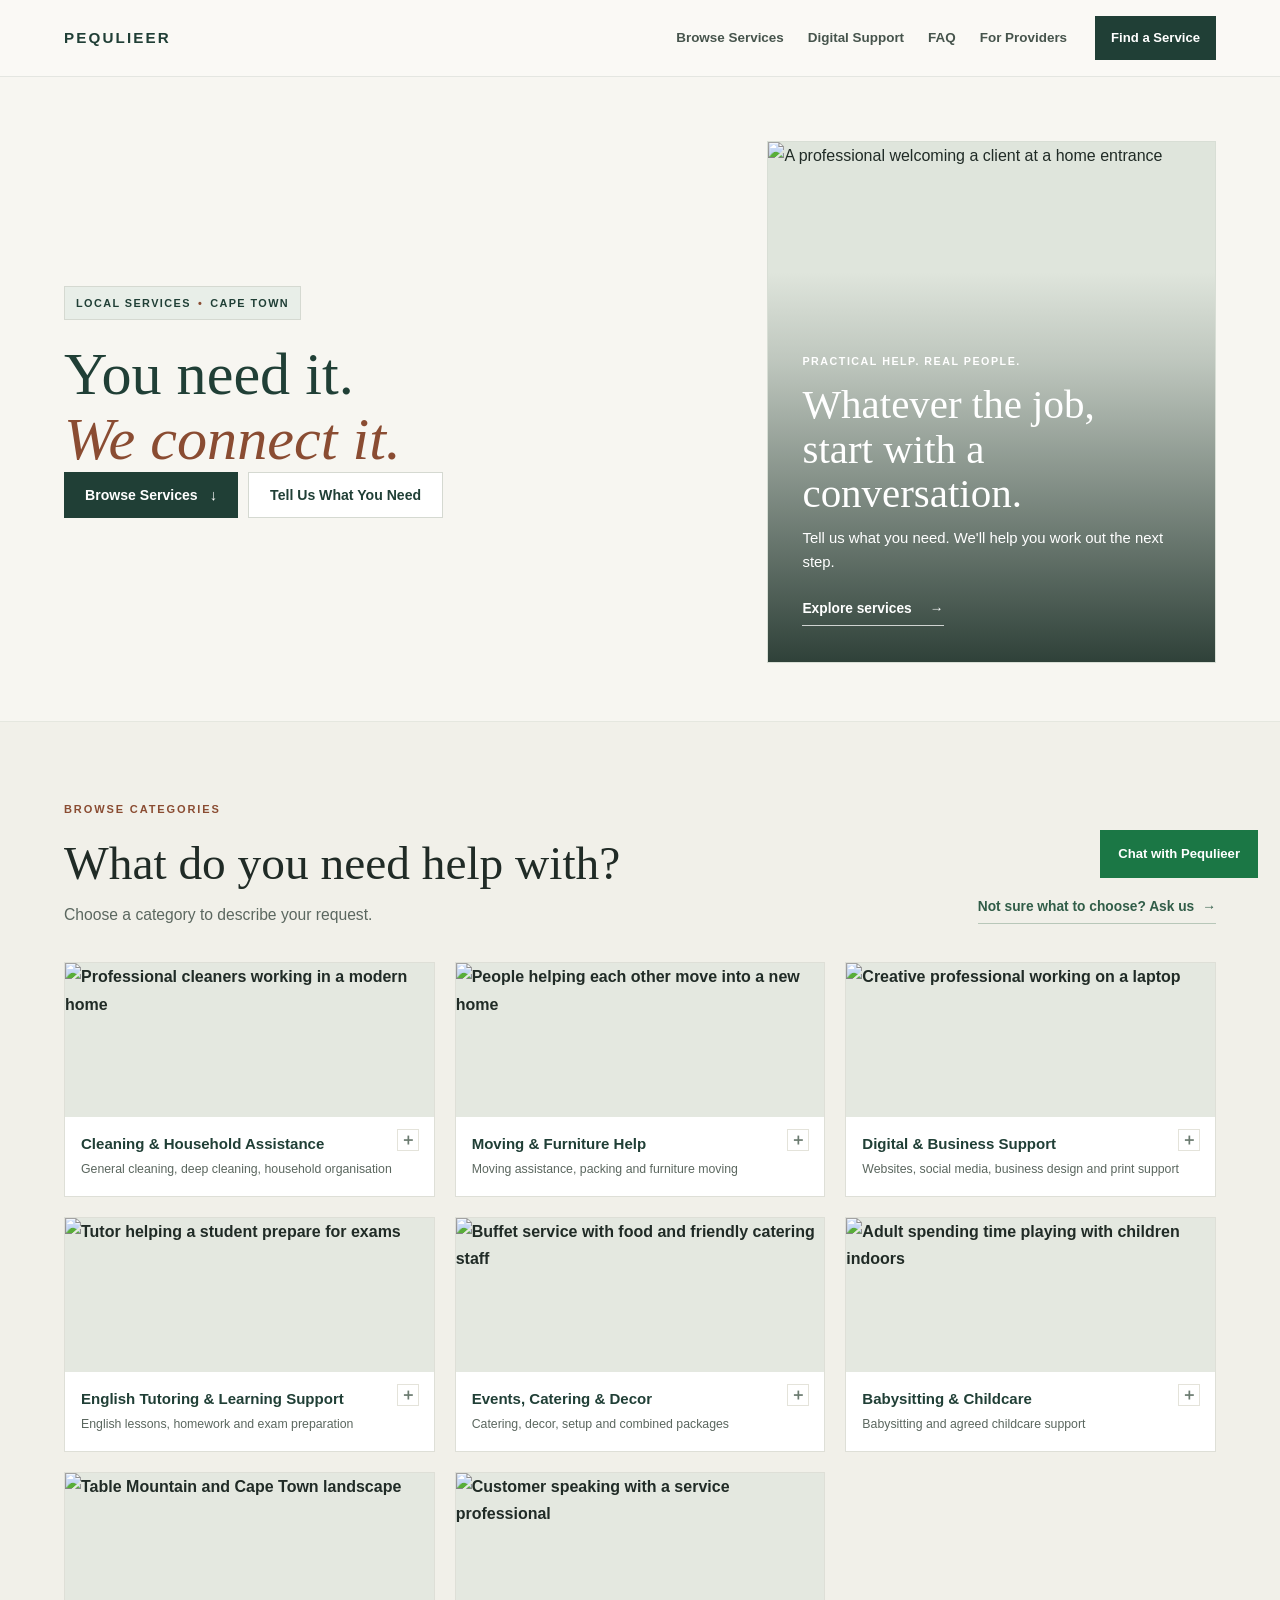
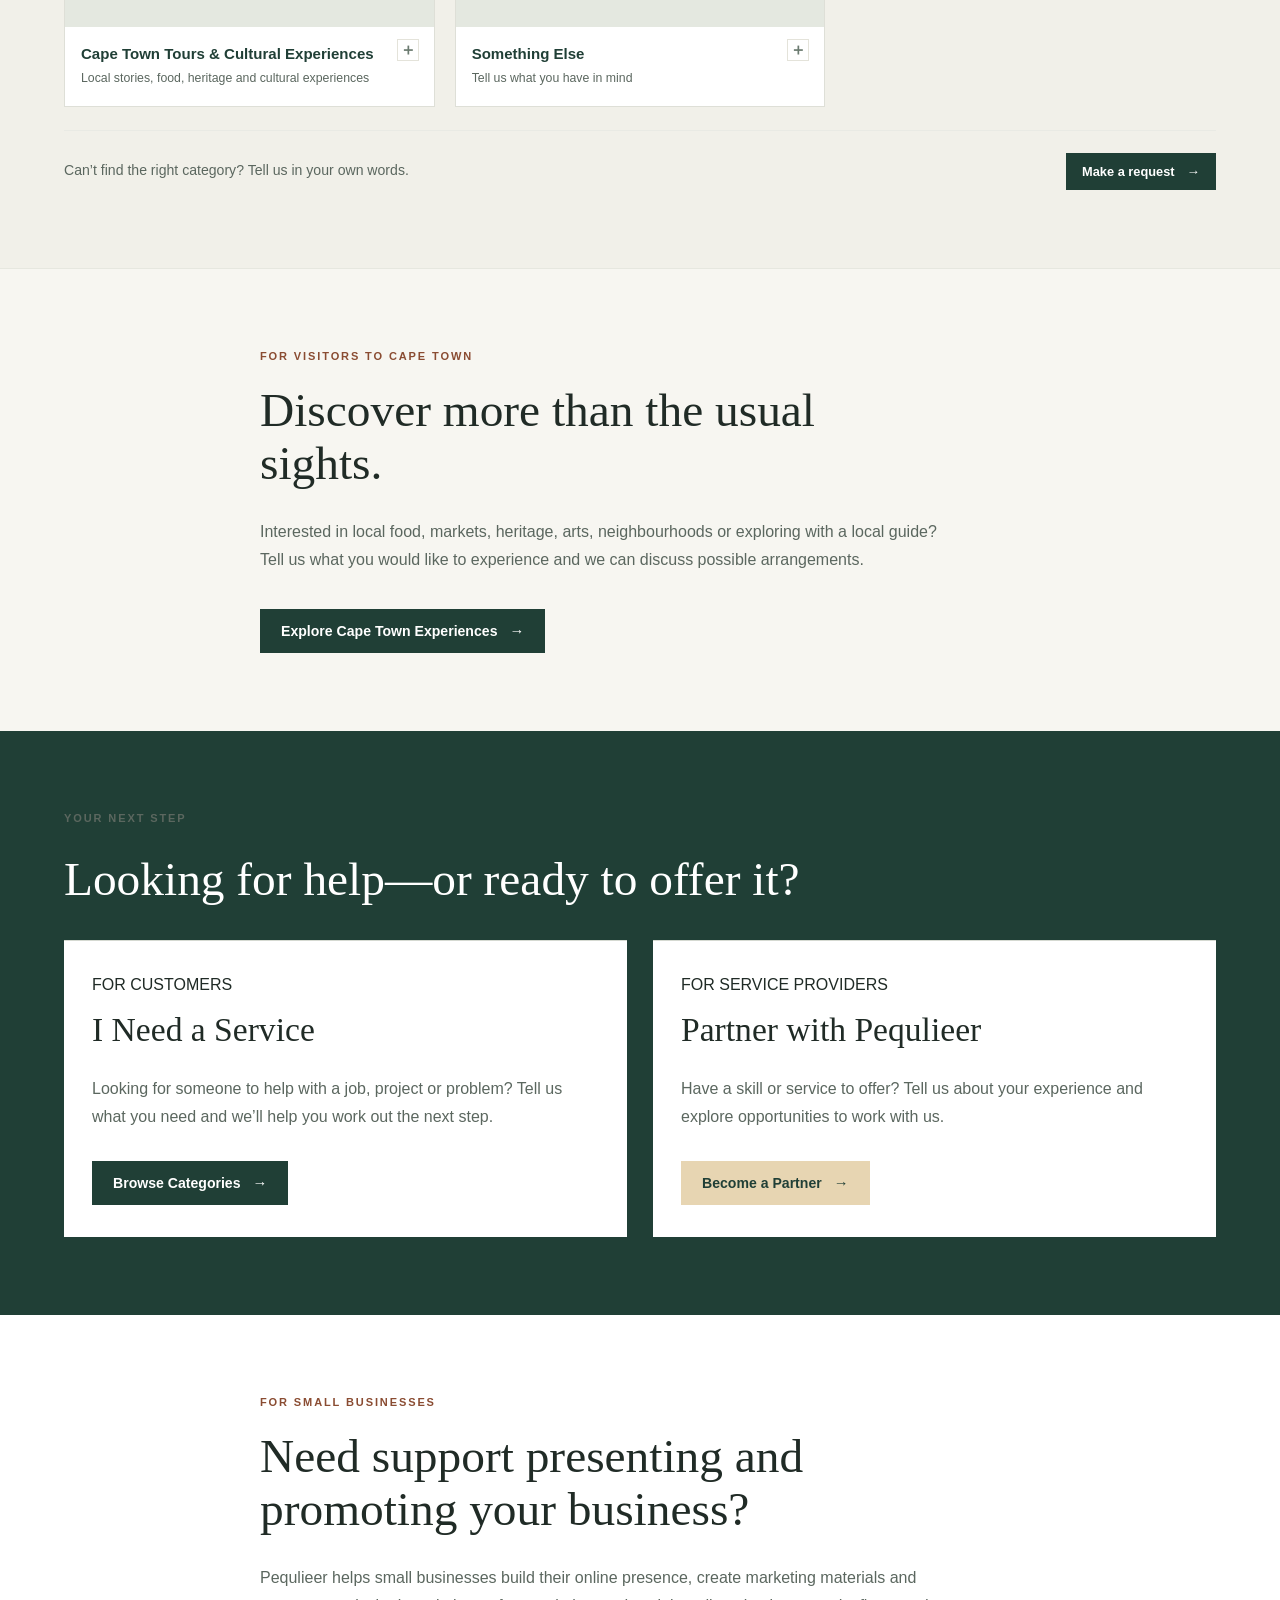
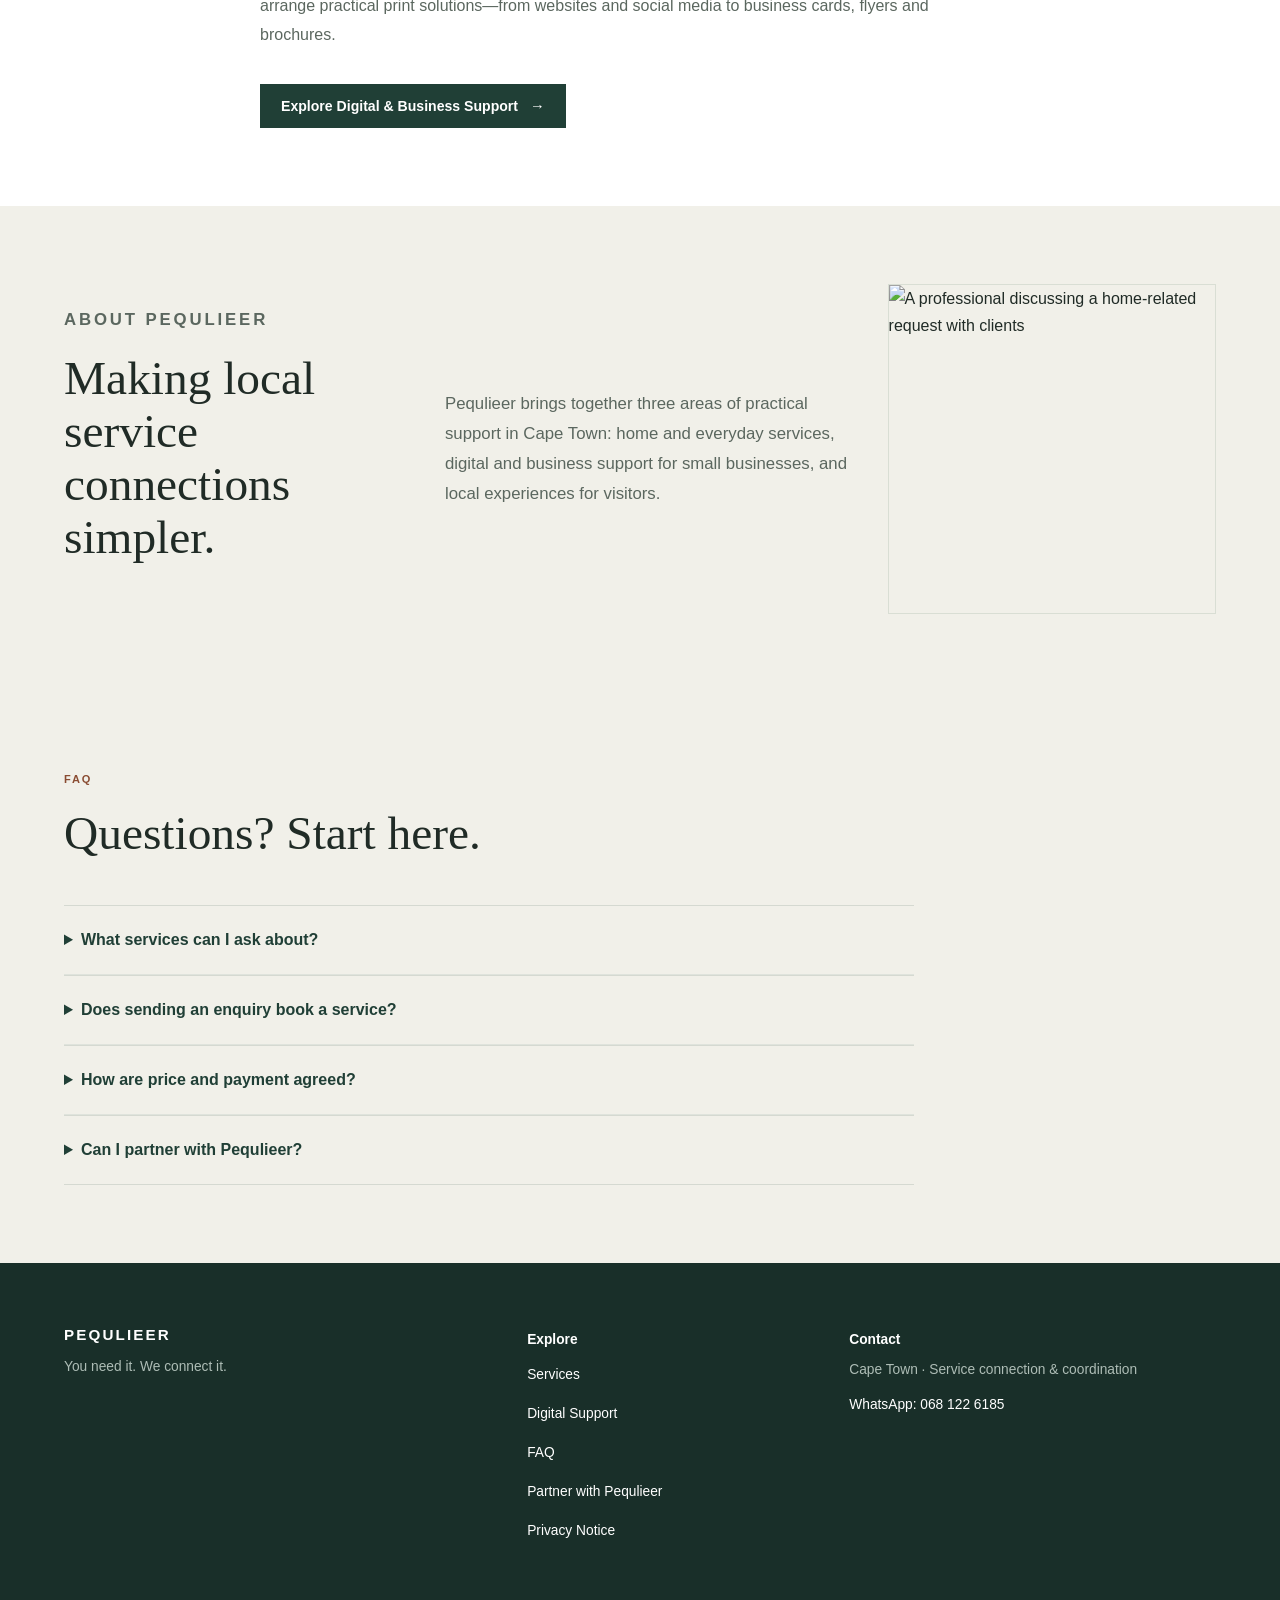
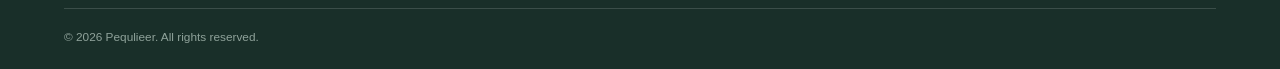
==== index.html @ 649c62f4 "Remove requested homepage wording" ====
<!doctype html>
<html lang="en">
<head>
<meta charset="utf-8">
<meta name="viewport" content="width=device-width, initial-scale=1">
<meta name="description" content="Find practical local services, small-business website, social media and print support, and Cape Town cultural experiences with Pequlieer. Start with a conversation.">
<meta name="theme-color" content="#203f36">
<link rel="canonical" href="https://meeieks.github.io/pequlieer/">
<meta property="og:type" content="website">
<meta property="og:site_name" content="Pequlieer">
<meta property="og:title" content="Pequlieer | Local Services & Business Support in Cape Town">
<meta property="og:description" content="Practical local services, small-business website, social media and print support, and Cape Town cultural experiences. Start with Pequlieer.">
<meta property="og:url" content="https://meeieks.github.io/pequlieer/">
<meta name="twitter:card" content="summary">
<title>Local Services & Business Support in Cape Town | Pequlieer</title>
<link rel="stylesheet" href="style.css">
<link rel="icon" type="image/svg+xml" href="favicon.svg">
<script type="application/ld+json">
{
  "@context": "https://schema.org",
  "@type": "Organization",
  "@id": "https://meeieks.github.io/pequlieer/#organization",
  "name": "Pequlieer",
  "url": "https://meeieks.github.io/pequlieer/",
  "description": "Pequlieer is a Cape Town local service and coordination business offering practical local services, small-business digital and print support, and connections to local cultural experiences.",
  "areaServed": {
    "@type": "City",
    "name": "Cape Town",
    "containedInPlace": {
      "@type": "AdministrativeArea",
      "name": "Western Cape, South Africa"
    }
  },
  "contactPoint": {
    "@type": "ContactPoint",
    "telephone": "+27-68-122-6185",
    "contactType": "customer enquiries",
    "availableLanguage": "English"
  }
}
</script>
<script type="application/ld+json">
{
  "@context": "https://schema.org",
  "@type": "WebSite",
  "@id": "https://meeieks.github.io/pequlieer/#website",
  "url": "https://meeieks.github.io/pequlieer/",
  "name": "Pequlieer",
  "publisher": {"@id": "https://meeieks.github.io/pequlieer/#organization"},
  "inLanguage": "en-ZA"
}
</script>
</head>
<body>
<a class="skip-link" href="#main-content">Skip to main content</a>
<div class="floating-shape shape-one" aria-hidden="true"></div>
<div class="floating-shape shape-two" aria-hidden="true"></div>
<header class="site-header">
  <div class="nav">
    <a class="brand" href="#home" aria-label="Pequlieer home">PEQULIEER</a>
    <nav aria-label="Main navigation"><a href="#browse-services">Browse Services</a><a href="#digital-support">Digital Support</a><a href="#faq">FAQ</a><a href="join.html">For Providers</a></nav>
    <a class="nav-cta" href="#browse-services">Find a Service</a>
  </div>
</header>
<main id="main-content" tabindex="-1">
<section id="home" class="hero"><div class="hero-inner market-hero-layout">
  <div class="market-hero-copy">
    <div class="hero-kicker">LOCAL SERVICES <span>•</span> CAPE TOWN</div>
    <h1>You need it.<br><span>We connect it.</span></h1>
        <div class="hero-actions"><a class="button primary" href="#browse-services">Browse Services <span>↓</span></a><a class="button light" href="request.html">Tell Us What You Need</a></div>
  </div>
  <aside class="hero-photo-feature" aria-label="Practical help from local people">
    <img src="https://images.pexels.com/photos/8292804/pexels-photo-8292804.jpeg?auto=compress&cs=tinysrgb&w=1200" width="1200" height="800" fetchpriority="high" decoding="async" alt="A professional welcoming a client at a home entrance">
    <div class="hero-photo-caption"><span class="hero-photo-label">PRACTICAL HELP. REAL PEOPLE.</span><h2>Whatever the job,<br>start with a conversation.</h2><p>Tell us what you need. We'll help you work out the next step.</p><a href="#browse-services">Explore services <span aria-hidden="true">→</span></a></div>
  </aside>
</div></section>

<section class="popular section" id="browse-services"><div class="wide">
  <div class="browse-heading"><div><p class="eyebrow">BROWSE CATEGORIES</p><h2>What do you need help with?</h2><p class="section-intro">Choose a category to describe your request.</p></div><a class="browse-all" href="request.html">Not sure what to choose? Ask us <span aria-hidden="true">→</span></a></div>
  <div class="popular-grid">
    <a class="popular-card" href="#category-services-panel" aria-expanded="false" aria-controls="category-services-panel" data-service="Cleaning & Household Assistance" data-request="I need cleaning or household assistance." data-keywords="cleaning cleaner house cleaning household deep clean move-in move-out organisation organizing organising tidy home domestic help">
      <img class="popular-card-image" width="900" height="600" decoding="async" src="https://images.pexels.com/photos/6196692/pexels-photo-6196692.jpeg?auto=compress&cs=tinysrgb&w=900" alt="Professional cleaners working in a modern home" loading="lazy"><span class="popular-card-copy"><strong>Cleaning & Household Assistance</strong><small>General cleaning, deep cleaning, household organisation</small></span><span class="popular-arrow" aria-hidden="true">＋</span>
    </a>
    <a class="popular-card" href="#category-services-panel" aria-expanded="false" aria-controls="category-services-panel" data-service="Moving & Furniture Help" data-request="I need help with moving or furniture transport." data-keywords="moving mover removals furniture lifting loading unloading packing unpacking home move office move transport">
      <img class="popular-card-image" width="900" height="600" decoding="async" src="https://images.pexels.com/photos/7464495/pexels-photo-7464495.jpeg?auto=compress&cs=tinysrgb&w=900" alt="People helping each other move into a new home" loading="lazy"><span class="popular-card-copy"><strong>Moving & Furniture Help</strong><small>Moving assistance, packing and furniture moving</small></span><span class="popular-arrow" aria-hidden="true">＋</span>
    </a>
    <a class="popular-card" href="#category-services-panel" aria-expanded="false" aria-controls="category-services-panel" data-service="Digital & Business Support" data-request="I need website or digital support for a business." data-keywords="website web design website updates maintenance social media captions posts online presence business website digital support graphic design flyers posters brochures business cards printing menus stationery">
      <img class="popular-card-image" width="900" height="600" decoding="async" src="https://images.pexels.com/photos/5428715/pexels-photo-5428715.jpeg?auto=compress&cs=tinysrgb&w=900" alt="Creative professional working on a laptop" loading="lazy"><span class="popular-card-copy"><strong>Digital & Business Support</strong><small>Websites, social media, business design and print support</small></span><span class="popular-arrow" aria-hidden="true">＋</span>
    </a>
    <a class="popular-card" href="#category-services-panel" aria-expanded="false" aria-controls="category-services-panel" data-service="English Tutoring & Learning Support" data-request="I need English tutoring or learning support." data-keywords="education tutoring tutor english language adult learning homework reading writing spelling grammar comprehension exam school learner">
      <img class="popular-card-image" width="900" height="600" decoding="async" src="https://images.pexels.com/photos/5940703/pexels-photo-5940703.jpeg?auto=compress&cs=tinysrgb&w=900" alt="Tutor helping a student prepare for exams" loading="lazy"><span class="popular-card-copy"><strong>English Tutoring & Learning Support</strong><small>English lessons, homework and exam preparation</small></span><span class="popular-arrow" aria-hidden="true">＋</span>
    </a>
    <a class="popular-card" href="#category-services-panel" aria-expanded="false" aria-controls="category-services-panel" data-service="Events, Catering & Decor" data-request="I need catering, event decor or setup." data-keywords="event events catering caterer food preparation party wedding birthday setup decoration decor styling combined package">
      <img class="popular-card-image" width="900" height="600" decoding="async" src="https://images.pexels.com/photos/38446238/pexels-photo-38446238.jpeg?auto=compress&cs=tinysrgb&w=900" alt="Buffet service with food and friendly catering staff" loading="lazy"><span class="popular-card-copy"><strong>Events, Catering & Decor</strong><small>Catering, decor, setup and combined packages</small></span><span class="popular-arrow" aria-hidden="true">＋</span>
    </a>
    <a class="popular-card" href="#category-services-panel" aria-expanded="false" aria-controls="category-services-panel" data-service="Babysitting & Childcare" data-request="I need babysitting or childcare." data-keywords="family childcare child care babysitting babysitter children child supervision">
      <img class="popular-card-image" width="900" height="600" decoding="async" src="https://images.pexels.com/photos/5691816/pexels-photo-5691816.jpeg?auto=compress&cs=tinysrgb&w=900" alt="Adult spending time playing with children indoors" loading="lazy"><span class="popular-card-copy"><strong>Babysitting & Childcare</strong><small>Babysitting and agreed childcare support</small></span><span class="popular-arrow" aria-hidden="true">＋</span>
    </a>
    <a class="popular-card" href="#category-services-panel" aria-expanded="false" aria-controls="category-services-panel" data-service="Cape Town Tours & Cultural Experiences" data-request="I am visiting Cape Town and would like to experience local culture, food, heritage or explore with a local guide." data-keywords="tourism tourist visitors visitor tour guide guided tours Cape Town cultural culture heritage history local traditions food markets arts crafts neighbourhood community experiences sightseeing itinerary trip planning attractions travel local activities">
      <img class="popular-card-image" width="900" height="600" decoding="async" src="https://images.pexels.com/photos/2327285/pexels-photo-2327285.jpeg?auto=compress&cs=tinysrgb&w=900" alt="Table Mountain and Cape Town landscape" loading="lazy"><span class="popular-card-copy"><strong>Cape Town Tours & Cultural Experiences</strong><small>Local stories, food, heritage and cultural experiences</small></span><span class="popular-arrow" aria-hidden="true">＋</span>
    </a>
    <a class="popular-card" href="#category-services-panel" aria-expanded="false" aria-controls="category-services-panel" data-service="Something Else" data-request="I need a service that isn't listed." data-keywords="other something else not listed anything different unsure">
      <img class="popular-card-image" width="900" height="600" decoding="async" src="https://images.pexels.com/photos/7641863/pexels-photo-7641863.jpeg?auto=compress&cs=tinysrgb&w=900" alt="Customer speaking with a service professional" loading="lazy"><span class="popular-card-copy"><strong>Something Else</strong><small>Tell us what you have in mind</small></span><span class="popular-arrow" aria-hidden="true">＋</span>
    </a>
  </div>
  <section class="category-services-panel" id="category-services-panel" aria-labelledby="category-services-title" hidden>
    <div class="category-services-heading">
      <div><h3 id="category-services-title" tabindex="-1">Services in this category</h3></div>
      <button class="category-services-close" id="category-services-close" type="button" aria-label="Close service list">×</button>
    </div>
    <div class="category-service-links" id="category-service-links"></div>
  </section>
  <div class="category-cta-row"><p>Can’t find the right category? Tell us in your own words.</p><a class="button primary" href="request.html">Make a request <span>→</span></a></div>
</div></section>






<section class="section visitor-experiences"><div class="wide digital-support-layout">
  <div class="digital-support-intro">
    <p class="eyebrow">FOR VISITORS TO CAPE TOWN</p>
    <h2>Discover more than the usual sights.</h2>
    <p>Interested in local food, markets, heritage, arts, neighbourhoods or exploring with a local guide? Tell us what you would like to experience and we can discuss possible arrangements.</p>
    <a class="button primary" href="cape-town-experiences.html">Explore Cape Town Experiences <span aria-hidden="true">→</span></a>
  </div>
</div></section>



<section class="audience section"><div class="wide"><p class="eyebrow">YOUR NEXT STEP</p><h2>Looking for help—or ready to offer it?</h2><div class="audience-grid"><article><div class="audience-card-copy"><span>FOR CUSTOMERS</span><h3>I Need a Service</h3><p>Looking for someone to help with a job, project or problem? Tell us what you need and we’ll help you work out the next step.</p><a class="button primary" href="#browse-services">Browse Categories <span>→</span></a></div></article><article><div class="audience-card-copy"><span>FOR SERVICE PROVIDERS</span><h3>Partner with Pequlieer</h3><p>Have a skill or service to offer? Tell us about your experience and explore opportunities to work with us.</p><a class="button secondary" href="join.html">Become a Partner <span>→</span></a></div></article></div></div></section>


<section id="digital-support" class="section digital-support"><div class="wide digital-support-layout">
  <div class="digital-support-intro">
    <p class="eyebrow">FOR SMALL BUSINESSES</p>
    <h2>Need support presenting and promoting your business?</h2>
    <p>Pequlieer helps small businesses build their online presence, create marketing materials and arrange practical print solutions—from websites and social media to business cards, flyers and brochures.</p>
    <a class="button primary" href="digital-services.html">Explore Digital & Business Support <span aria-hidden="true">→</span></a>
  </div>
</div></section>

<section class="about section"><div class="wide about-grid"><div><p class="eyebrow">ABOUT PEQULIEER</p><h2>Making local service connections simpler.</h2></div><div class="about-copy"><p>Pequlieer brings together three areas of practical support in Cape Town: home and everyday services, digital and business support for small businesses, and local experiences for visitors.</p></div><img class="about-image" src="https://images.pexels.com/photos/8293776/pexels-photo-8293776.jpeg?auto=compress&cs=tinysrgb&w=1000" width="1000" height="667" loading="lazy" decoding="async" alt="A professional discussing a home-related request with clients"></div></section>

<section id="faq" class="section faq"><div class="wide"><p class="eyebrow">FAQ</p><h2>Questions? Start here.</h2><div class="faq-list"><details><summary>What services can I ask about?</summary><p>Pequlieer currently focuses on cleaning and household assistance, moving help, small-business website and digital support, English tutoring and learning support, events/catering/decor, babysitting/childcare, and Cape Town tours, cultural experiences and visitor assistance. Moving and provider-delivered services depend on suitable availability and are confirmed individually.</p></details><details><summary>Does sending an enquiry book a service?</summary><p>No. An enquiry is just the first conversation. You are not committed to proceed, and no booking is confirmed until the details, price, timing and responsibilities have been agreed.</p></details><details><summary>How are price and payment agreed?</summary><p>We discuss the work required, price, timing and who will provide the service before you commit. Materials, travel, payment arrangements and any additional work or costs are clarified and agreed before proceeding.</p></details><details><summary>Can I partner with Pequlieer?</summary><p>Yes. If you have relevant skills and experience, use the For Providers page to tell us about your services and share examples of your work where available. We review expressions of interest individually; applying does not guarantee acceptance or work.</p></details></div></div></section>
</main>
<footer id="contact"><div class="wide footer-grid"><div><a class="brand footer-brand" href="#home">PEQULIEER</a><p>You need it. We connect it.</p></div><div><p class="footer-title">Explore</p><p><a href="#browse-services">Services</a></p><p><a href="#digital-support">Digital Support</a></p><p><a href="#faq">FAQ</a></p><p><a href="join.html">Partner with Pequlieer</a></p><p><a href="privacy.html">Privacy Notice</a></p></div><div><p class="footer-title">Contact</p><p>Cape Town · Service connection & coordination</p><p><a href="https://wa.me/27681226185" target="_blank" rel="noopener">WhatsApp: 068 122 6185</a></p></div></div><div class="wide copyright">© 2026 Pequlieer. All rights reserved.</div></footer>
<a class="whatsapp-float" href="https://wa.me/27681226185?text=Hi%20Pequlieer%2C%20I%20need%20help%20with%20a%20service." target="_blank" rel="noopener" aria-label="Chat with Pequlieer on WhatsApp">Chat with Pequlieer</a>
<script>
(function(){
  const categoryCards = Array.from(document.querySelectorAll("#browse-services .popular-card"));
  const categoryPanel = document.getElementById("category-services-panel");
  const categoryPanelTitle = document.getElementById("category-services-title");
  const categoryPanelDescription = document.getElementById("category-services-description");
  const categoryServiceLinks = document.getElementById("category-service-links");
  const closePanelButton = document.getElementById("category-services-close");
  let activeCategory = "";
  let activeCategoryTrigger = null;

  function getScrollBehavior(){
    return window.matchMedia && window.matchMedia("(prefers-reduced-motion: reduce)").matches ? "auto" : "smooth";
  }

  const serviceOptions = {
    "Cleaning & Household Assistance": ["General household cleaning", "Deep cleaning", "Moving-in / moving-out cleaning", "Household organisation"],
    "Moving & Furniture Help": ["Home moving assistance", "Furniture moving", "Packing and unpacking", "Loading and unloading"],
    "Digital & Business Support": ["Simple business website", "Website updates and maintenance", "Social media content and profile support", "Business cards and stationery design", "Flyers, posters and brochures", "Menus and promotional materials", "Print-ready document preparation and printing coordination", "Online presence review"],
    "English Tutoring & Learning Support": ["English tutoring for primary school", "English tutoring for high school", "Adult English learning", "Homework assistance", "Reading and writing support", "English exam preparation"],
    "Events, Catering & Decor": ["Catering and food preparation", "Event decor and styling", "Event setup and preparation", "Combined catering and decor"],
    "Babysitting & Childcare": ["Babysitting", "Childcare (discuss age and requirements)"],
    "Cape Town Tours & Cultural Experiences": ["Local culture and everyday life experiences", "Local food, markets and neighbourhood experiences", "Arts, crafts and creative experiences", "Cape Town history and heritage experiences", "Local tour guide and guided city tours", "Sightseeing and places of interest", "Help planning a personalised Cape Town itinerary", "Practical assistance for visitors"],
    "Something Else": ["A service not listed here", "I'm not sure which service I need", "Help me choose the right category"]
  };

  function serviceRequestUrl(category, specific){
    const params = new URLSearchParams();
    params.set("service",category);
    params.set("specific",specific);
    params.set("request","I'm looking for " + specific + " under " + category + ".");
    return "request.html?" + params.toString();
  }

  function showCategoryServices(category, shouldScroll){
    if(!categoryPanel || !categoryServiceLinks) return;
    activeCategory = category;
    const options = serviceOptions[category] || [];
    categoryCards.forEach(card => {
      const active = card.dataset.service === category;
      card.classList.toggle("is-active",active);
      card.setAttribute("aria-expanded",active ? "true" : "false");
      const arrow = card.querySelector(".popular-arrow");
      if(arrow) arrow.textContent = active ? "−" : "＋";
    });
    document.querySelectorAll(".service-card").forEach(card => {
      card.setAttribute("aria-expanded",card.dataset.service === category ? "true" : "false");
    });
    categoryPanelTitle.textContent = category;
    if(categoryPanelDescription) categoryPanelDescription.textContent = "Choose a service below. The next page will open with your selection already filled in.";
    categoryServiceLinks.innerHTML = "";
    options.forEach(option => {
      const link = document.createElement("a");
      link.className = "category-service-link";
      link.href = serviceRequestUrl(category,option);
      link.innerHTML = '<span class="category-service-check" aria-hidden="true">↗</span><span>' + option + '</span>';
      categoryServiceLinks.appendChild(link);
    });
    categoryPanel.hidden = false;
    if(shouldScroll){
      setTimeout(function(){
        categoryPanel.scrollIntoView({behavior:getScrollBehavior(),block:"nearest"});
      },40);
    }
  }

  function closeCategoryServices(restoreFocus = true){
    if(categoryPanel) categoryPanel.hidden = true;
    activeCategory = "";
    categoryCards.forEach(card => {
      card.classList.remove("is-active");
      card.setAttribute("aria-expanded","false");
      const arrow = card.querySelector(".popular-arrow");
      if(arrow) arrow.textContent = "＋";
    });
    document.querySelectorAll(".service-card").forEach(card => card.setAttribute("aria-expanded","false"));
    if(restoreFocus && activeCategoryTrigger && document.contains(activeCategoryTrigger) && !activeCategoryTrigger.hidden){
      activeCategoryTrigger.focus({preventScroll:true});
    }
    activeCategoryTrigger = null;
  }

  categoryCards.forEach(card => {
    card.addEventListener("click",function(event){
      event.preventDefault();
      const category = card.dataset.service;
      if(activeCategory === category && !categoryPanel.hidden){
        closeCategoryServices();
        return;
      }
      activeCategoryTrigger = card;
      showCategoryServices(category,true);
      if(categoryPanelTitle) categoryPanelTitle.focus({preventScroll:true});
    });
  });

  if(closePanelButton) closePanelButton.addEventListener("click",function(){closeCategoryServices(true);});

  document.querySelectorAll(".service-card").forEach(card => {
    const choose = function(){
      const category = card.dataset.service;
      const browse = document.getElementById("browse-services");
      if(browse) browse.scrollIntoView({behavior:getScrollBehavior(),block:"start"});
      categoryCards.forEach(item => item.hidden = false);
      if(categoryStatus){categoryStatus.hidden = true;categoryStatus.textContent = "";}
      if(searchInput){searchInput.value = ""; }
      currentSearchTerm = "";
      showCategoryServices(category,false);
      if(categoryPanelTitle) categoryPanelTitle.focus({preventScroll:true});
      if(categoryPanel) setTimeout(function(){categoryPanel.scrollIntoView({behavior:getScrollBehavior(),block:"nearest"});},80);
    };
    card.addEventListener("click",choose);
  });

})();
</script>
</body>
</html>
---- style.css ----
/* System fonts are used for a lighter, faster-loading visual style. */
:root{--ink:#18211e;--muted:#66716b;--paper:#fff9ef;--white:#fff;--line:#eadfce;--accent:#ff5b35;--dark:#173f38;--yellow:#ffd447;--teal:#35c7b4;--pink:#f06aa7;--purple:#7557d9;--soft:#f2e7d8}
*{box-sizing:border-box}html{scroll-behavior:smooth}body{margin:0;background:var(--paper);color:var(--ink);font-family:"DM Sans",sans-serif;line-height:1.6;overflow-x:hidden}.wide{width:min(1180px,90%);margin:auto}
.site-header{position:sticky;top:0;z-index:20;background:rgba(245,244,239,.92);backdrop-filter:blur(18px);border-bottom:1px solid rgba(217,217,210,.7)}.nav{width:min(1180px,90%);min-height:68px;margin:auto;display:flex;align-items:center;gap:28px}.brand{font-weight:700;letter-spacing:.17em;color:var(--dark);text-decoration:none;font-size:.98rem}.nav nav{display:flex;gap:24px;margin-left:auto}.nav nav a{color:var(--ink);text-decoration:none;font-size:.84rem}.nav nav a:hover{color:var(--accent)}.nav-cta{background:var(--accent);color:#fff;box-shadow:0 8px 22px rgba(255,91,53,.22);text-decoration:none;padding:10px 17px;border-radius:999px;font-size:.82rem;white-space:nowrap}
.eyebrow{font-size:.69rem;letter-spacing:.2em;font-weight:700;color:var(--accent);margin:0 0 18px}.hero{min-height:calc(100vh - 68px);display:flex;align-items:center;text-align:center;position:relative;background:radial-gradient(circle at 18% 22%,rgba(53,199,180,.34),transparent 23%),radial-gradient(circle at 82% 72%,rgba(240,106,167,.28),transparent 25%),radial-gradient(circle at 50% 25%,rgba(255,212,71,.34),transparent 28%),var(--paper);overflow:hidden}.hero-inner{width:min(1000px,90%);margin:auto;padding:100px 0}.hero h1{font:600 clamp(4rem,9vw,8.2rem)/.91 "Playfair Display",serif;letter-spacing:-.055em;margin:0}.hero h1 span{color:var(--accent);text-decoration:underline;text-decoration-color:var(--yellow);text-decoration-thickness:10px;text-underline-offset:8px}.hero-kicker{display:inline-block;background:var(--dark);color:#fff;border-radius:999px;padding:8px 15px;font-size:.7rem;font-weight:800;letter-spacing:.12em;margin-bottom:22px}.hero-kicker span{color:var(--yellow);margin:0 7px}.hero-copy{font-size:1.18rem;color:var(--muted);max-width:620px;margin:34px auto 26px}.service-search{display:flex;align-items:center;gap:8px;width:min(620px,100%);margin:0 auto 22px;padding:8px;background:#fff;border:1px solid rgba(23,63,56,.12);border-radius:999px;box-shadow:0 14px 35px rgba(55,45,30,.09)}.service-search input{flex:1;min-width:0;margin:0;border:0;background:transparent;padding:12px 16px;box-shadow:none!important;font-size:.95rem}.service-search input:focus{outline:none}.service-search button{display:inline-flex;align-items:center;justify-content:center;gap:10px;flex-shrink:0;border:0;border-radius:999px;background:var(--accent);color:#fff;padding:13px 20px;font:700 .85rem "DM Sans",sans-serif;cursor:pointer}.service-search button:hover{background:#e94b28}.visually-hidden{position:absolute!important;width:1px;height:1px;padding:0;margin:-1px;overflow:hidden;clip:rect(0,0,0,0);white-space:nowrap;border:0}
.hero-actions{display:flex;justify-content:center;gap:12px;flex-wrap:wrap}.button{display:inline-flex;align-items:center;justify-content:center;gap:12px;border:0;border-radius:999px;padding:14px 22px;text-decoration:none;font:600 .88rem "DM Sans",sans-serif;cursor:pointer}.button span{font-size:1.05em}.primary{background:var(--dark);color:#fff}.secondary{background:var(--yellow);color:var(--dark)}.light{background:#fff;color:var(--dark)}.whatsapp-button{background:#25D366;color:#fff}.button:hover{transform:translateY(-2px)}
.statement{background:var(--dark);color:#fff;padding:110px 0}.statement .wide{max-width:900px}.statement h2,.section h2,.not-listed h2{font:600 clamp(2.8rem,6vw,5.5rem)/1.02 "Playfair Display",serif;letter-spacing:-.04em;margin:0 0 28px}.statement p:not(.eyebrow){font-size:1.2rem;color:#c8d1cc;max-width:650px}.section{padding:105px 0}.how{background:var(--white)}.steps{display:grid;grid-template-columns:repeat(5,1fr);gap:28px;margin-top:65px}.steps article{border-top:4px solid var(--teal);padding-top:20px}.steps article:nth-child(2){border-color:var(--yellow)}.steps article:nth-child(3){border-color:var(--accent)}.steps article:nth-child(4){border-color:var(--pink)}.steps article:nth-child(5){border-color:var(--purple)}.steps b,.feature-number{font-size:.72rem;letter-spacing:.08em;color:var(--accent)}.steps h3{font-size:1.08rem;margin:18px 0 8px}.steps p{font-size:.88rem;color:var(--muted);margin:0}
.popular{background:var(--paper)}.section-intro{font-size:1.08rem;color:var(--muted);max-width:650px;margin-bottom:45px}.popular-grid{display:grid;grid-template-columns:repeat(4,1fr);gap:14px}.popular-grid a{background:#fff;border:1px solid var(--line);border-radius:18px;padding:22px;text-decoration:none;color:var(--ink);display:flex;align-items:center;gap:12px;font-weight:600;transition:.2s}.popular-grid a:first-letter{font-size:1.35rem}.popular-grid a:hover{transform:translateY(-4px);border-color:var(--yellow);box-shadow:0 12px 25px rgba(55,45,30,.08)}
.why{background:#fff}.why-grid{display:grid;grid-template-columns:repeat(4,1fr);gap:18px;margin-top:50px}.why-grid article{background:var(--paper);border-radius:22px;padding:28px;border-top:4px solid var(--teal)}.why-grid article:nth-child(2){border-color:var(--yellow)}.why-grid article:nth-child(3){border-color:var(--accent)}.why-grid article:nth-child(4){border-color:var(--pink)}.why-grid b{font-size:.72rem;letter-spacing:.08em;color:var(--accent)}.why-grid h3{font-size:1.05rem;margin:16px 0 8px}.why-grid p{font-size:.86rem;color:var(--muted);margin:0}
.services{background:var(--paper)}.category-grid{display:grid;grid-template-columns:repeat(3,260px);justify-content:center;gap:18px;margin-top:45px}.category-card{position:relative;aspect-ratio:1.25/1;border-radius:22px;overflow:hidden;background:var(--dark);box-shadow:0 12px 30px rgba(55,45,30,.09);cursor:pointer;isolation:isolate;transition:transform .25s ease,box-shadow .25s ease}.category-card img{width:100%;height:100%;object-fit:cover;display:block;transition:transform .5s ease,filter .35s ease}.category-card:after{content:"";position:absolute;inset:0;background:linear-gradient(to top,rgba(10,25,22,.88) 0%,rgba(10,25,22,.3) 58%,rgba(10,25,22,.04) 100%);z-index:1}.category-card:hover{transform:translateY(-6px);box-shadow:0 22px 45px rgba(55,45,30,.16)}.category-card:hover img{transform:scale(1.06);filter:saturate(1.12)}.category-card:focus-visible{outline:4px solid var(--yellow);outline-offset:4px}.category-overlay{position:absolute;z-index:2;left:20px;right:20px;bottom:19px;color:#fff}.category-overlay span{display:block;font-size:.64rem;letter-spacing:.14em;font-weight:700;color:var(--yellow);margin-bottom:6px}.category-overlay h3{font:600 clamp(1.55rem,2.4vw,2.05rem)/1.05 "Playfair Display",serif;letter-spacing:-.025em;margin:0}.category-overlay p{font-size:.72rem;line-height:1.35;color:#f7eee4;margin:7px 0 0;max-width:250px}.category-card-other{background:linear-gradient(135deg,var(--accent),var(--pink))}.category-card-other:after{background:linear-gradient(to top,rgba(23,63,56,.72),rgba(23,63,56,.12))}.other-pattern{position:absolute;inset:0;display:flex;align-items:center;justify-content:center;gap:28px;color:rgba(255,255,255,.22);font:600 5rem/1 "Playfair Display",serif;transform:rotate(-8deg)}.other-pattern span:nth-child(2){font-size:3rem;color:rgba(255,212,71,.5);transform:translateY(-20px)}.other-pattern span:nth-child(3){font-size:4rem;transform:translateY(22px)}
.after-enquiry{background:#fff}.after-grid{display:grid;grid-template-columns:repeat(3,1fr);gap:18px;margin-top:45px}.after-grid article{background:var(--paper);padding:30px;border-radius:24px}.after-grid span,.audience article>span{font-size:.7rem;letter-spacing:.15em;font-weight:700;color:var(--accent)}.after-grid h3{font-size:1.15rem;margin:14px 0 8px}.after-grid p{color:var(--muted);font-size:.9rem;margin:0}
.audience{background:var(--dark);color:#fff}.audience h2{color:#fff}.audience-grid{display:grid;grid-template-columns:1fr 1fr;gap:20px;margin-top:45px}.audience article{background:#fff;color:var(--ink);padding:42px;border-radius:28px}.audience article>span{color:var(--accent)}.audience h3{font:600 2.3rem/1.05 "Playfair Display",serif;margin:18px 0 12px}.audience p{color:var(--muted);max-width:480px;margin-bottom:25px}
.about{background:var(--paper)}.about-grid{display:grid;grid-template-columns:1fr 1fr;gap:90px;align-items:start}.about-grid h2{max-width:600px}.about-grid p{font-size:1.05rem;color:var(--muted);max-width:560px}.not-listed{background:linear-gradient(110deg,var(--accent),#e83e7d);color:#fff;padding:105px 0;position:relative;overflow:hidden}.not-listed .wide{max-width:1000px}.not-listed h2{margin-bottom:15px}.not-listed p:not(.eyebrow){font-size:1.15rem;color:#f7e5da;max-width:650px;margin-bottom:32px}
.enquiry{background:#fff}.enquiry-grid{display:grid;grid-template-columns:.8fr 1.2fr;gap:90px}.enquiry h2{max-width:600px}.enquiry-grid>div>p:not(.eyebrow){color:var(--muted);max-width:480px;font-size:1.05rem}.small-note{font-size:.82rem!important;margin-top:35px}.inline-whatsapp{display:inline-block;margin-top:20px;color:#128c43;font-weight:700;text-decoration:none}form{background:#fff8ed;border:2px solid #f0ddc5;border-radius:30px;padding:38px;box-shadow:0 18px 45px rgba(55,45,30,.07)}label{display:block;font-weight:600;font-size:.86rem;margin-bottom:18px}label span{font-weight:400;color:var(--muted);font-size:.74rem;margin-left:5px}input,textarea,select{display:block;width:100%;margin-top:7px;padding:14px 15px;border:1px solid var(--line);border-radius:12px;background:#fff;font:inherit;color:var(--ink);outline:none}input:focus,textarea:focus,select:focus{border-color:var(--accent);box-shadow:0 0 0 3px rgba(169,77,46,.08)}textarea{resize:vertical}.full{width:100%;justify-content:center}.form-note{font-size:.78rem;color:var(--muted);text-align:center}.selected-service{font-size:.78rem;color:var(--dark);background:#e4f6f1;border-radius:12px;padding:10px 12px;margin:8px 0 20px}
.provider{background:linear-gradient(135deg,var(--accent),#e83e7d);color:#fff}.provider-grid{display:grid;grid-template-columns:1fr 1fr;gap:50px;align-items:center}.provider h2{color:#fff}.provider-grid>div>p:not(.eyebrow){color:#ffe7dc;max-width:600px}.provider-registration-form{width:100%;margin:0;background:#fff8ed;border-color:#f0ddc5}.provider-registration-form .form-note{line-height:1.5;margin-bottom:0}.provider-registration-form label{margin-bottom:14px}.provider-registration-form input,.provider-registration-form select,.provider-registration-form textarea{margin-top:6px}.provider-registration-form .button{font-size:.82rem;padding:13px 16px}
.faq{background:#fff}.faq-list{max-width:850px;margin-top:45px}.faq-list details{border-top:1px solid var(--line);padding:20px 0}.faq-list details:last-child{border-bottom:1px solid var(--line)}.faq-list summary{font-weight:700;cursor:pointer;font-size:1rem}.faq-list p{color:var(--muted);max-width:720px;margin:12px 0 0}
footer{background:var(--dark);color:#d9e0dc;padding:65px 0 22px}.footer-grid{display:grid;grid-template-columns:1.5fr 1fr 1.3fr;gap:40px}.footer-brand{color:#fff}.footer-grid p{margin:7px 0;color:#aebdb6;font-size:.86rem}.footer-title{color:#fff!important;font-weight:700}.footer-grid a{color:#fff}.temporary-email small{color:#8fa29a}.copyright{border-top:1px solid rgba(255,255,255,.15);margin-top:55px;padding-top:18px;color:#8fa29a;font-size:.74rem}
.whatsapp-float{position:fixed;right:22px;bottom:22px;z-index:30;background:#25D366;color:#fff;text-decoration:none;font-weight:700;font-size:.82rem;padding:13px 18px;border-radius:999px;box-shadow:0 10px 28px rgba(0,0,0,.18);transition:transform .2s ease}.whatsapp-float:hover{transform:translateY(-3px)}
.floating-shape{position:absolute;z-index:0;border-radius:50%;pointer-events:none;animation:float 7s ease-in-out infinite}.shape-one{width:70px;height:70px;background:var(--yellow);top:18%;left:7%;opacity:.9}.shape-two{width:46px;height:46px;background:var(--purple);right:8%;top:28%;animation-delay:-2s}.hero-inner{position:relative;z-index:1}@keyframes float{0%,100%{transform:translateY(0)}50%{transform:translateY(-18px)}}@media(prefers-reduced-motion:reduce){.floating-shape,.service-card,.button,.popular-grid a{animation:none;transition:none}.service-card:hover,.button:hover,.popular-grid a:hover{transform:none}}
.hero-photo-strip{display:grid;grid-template-columns:1fr 1fr 1fr;gap:14px;max-width:850px;margin:55px auto 0;transform:rotate(-1deg)}.hero-photo-strip img{width:100%;height:190px;object-fit:cover;border-radius:24px;box-shadow:0 18px 40px rgba(55,45,30,.14);transition:transform .25s ease}.hero-photo-strip img:nth-child(2){transform:translateY(18px) rotate(2deg)}.hero-photo-strip img:nth-child(3){transform:translateY(-8px) rotate(-2deg)}.hero-photo-strip img:hover{transform:translateY(-6px) scale(1.02)}.hero-photo-strip img:nth-child(2):hover{transform:translateY(10px) scale(1.02)}.hero-photo-strip img:nth-child(3):hover{transform:translateY(-14px) scale(1.02)}
@media(max-width:850px){.nav{gap:14px}.nav nav{display:none}.nav-cta{margin-left:auto}.hero-inner{padding:80px 0}.statement,.section,.not-listed{padding:80px 0}.steps{grid-template-columns:repeat(2,1fr);margin-top:45px}.popular-grid,.why-grid{grid-template-columns:repeat(2,1fr)}.after-grid,.audience-grid,.about-grid,.provider-grid,.enquiry-grid{grid-template-columns:1fr;gap:18px}.enquiry-grid{gap:45px}.footer-grid{grid-template-columns:1fr 1fr}.category-grid{grid-template-columns:repeat(2,280px);gap:14px}.category-card{border-radius:18px}.category-overlay{left:18px;right:18px;bottom:18px}}
@media(max-width:520px){.nav{min-height:62px}.brand{font-size:.86rem}.nav-cta{font-size:.72rem;padding:9px 12px}.hero h1{font-size:3.5rem}.hero-copy{font-size:1rem}.hero-inner{padding:65px 0}.statement h2,.section h2,.not-listed h2{font-size:2.9rem}.steps,.popular-grid,.why-grid,.after-grid{grid-template-columns:1fr}.audience article{padding:30px}.about-grid{gap:30px}.footer-grid{grid-template-columns:1fr}.hero-photo-strip{grid-template-columns:1fr;gap:10px;transform:none;margin-top:40px}.hero-photo-strip img,.hero-photo-strip img:nth-child(2),.hero-photo-strip img:nth-child(3){height:150px;transform:none}.category-grid{grid-template-columns:repeat(2,170px);gap:10px;margin-top:32px}.category-card{aspect-ratio:1/1;border-radius:15px}.category-overlay{left:14px;right:14px;bottom:14px}.category-overlay span{font-size:.58rem}.category-overlay h3{font-size:1.2rem}.category-overlay p{font-size:.67rem}.whatsapp-float{right:14px;bottom:14px;padding:11px 15px;font-size:.76rem}.service-search{border-radius:22px;flex-direction:column;align-items:stretch;padding:9px}.service-search input{width:100%;padding:12px 13px}.service-search button{width:100%}.hero-actions .button{width:100%;max-width:300px}.popular-grid a{padding:18px}.form-note{line-height:1.4}}


/* Pequlieer visual refresh: calm, consistent, service-first styling */
:root{
  --ink:#202b26;
  --muted:#68746d;
  --paper:#f7f6f1;
  --white:#ffffff;
  --line:#e4e3da;
  --accent:#8a4c32;
  --dark:#203f36;
  --yellow:#c9a86b;
  --teal:#6b8b80;
  --pink:#d3b6a9;
  --purple:#777f72;
  --soft:#ece8de;
}
body{background:var(--paper);color:var(--ink);line-height:1.7}
::selection{background:#e5d2b0;color:var(--dark)}
a{transition:color .2s ease}
.site-header{background:rgba(250,249,245,.94);border-bottom:1px solid rgba(32,63,54,.10);box-shadow:0 3px 18px rgba(26,40,32,.035)}
.nav{min-height:76px}
.brand{font-size:.95rem;letter-spacing:.14em}
.nav nav a{font-weight:600;color:#46544c;transition:color .2s ease}
.nav nav a:hover{color:var(--accent)}
.nav-cta{background:var(--dark);box-shadow:none;padding:12px 19px;font-weight:700}
.nav-cta:hover{background:#2d574b}
.eyebrow{color:var(--accent);letter-spacing:.17em}
.hero{
  min-height:auto;
  background:radial-gradient(circle at 50% 3%,rgba(201,168,107,.14),transparent 38%),linear-gradient(180deg,#faf9f5 0%,var(--paper) 100%);
}
.floating-shape{display:none}
.hero-inner{max-width:1080px;padding:82px 0 64px}
.hero-kicker{background:#e8eee8;color:var(--dark);border:1px solid #d9e2da;border-radius:6px;padding:7px 12px;font-size:.68rem;letter-spacing:.13em}
.hero-kicker span{color:var(--accent)}
.hero h1{font-size:clamp(3.65rem,7vw,6.7rem);line-height:.98;letter-spacing:-.045em;color:var(--dark)}
.hero h1 span{color:var(--accent);text-decoration:none;position:relative;white-space:normal}
.hero h1 span:after{content:"";position:absolute;left:0;right:2%;height:4px;bottom:-7px;background:var(--yellow);border-radius:99px}
.hero-copy{max-width:590px;margin:30px auto 26px;font-size:1.08rem;line-height:1.75}
.service-search{max-width:650px;border:1px solid #e0e3dc;border-radius:15px;padding:7px;box-shadow:0 10px 30px rgba(30,55,45,.07)}
.service-search input{padding:14px 17px}
.service-search button{background:var(--accent);border-radius:10px;padding:14px 22px}
.service-search button:hover{background:#75412b}
.button{border-radius:10px;padding:14px 21px;transition:transform .2s ease,background .2s ease,box-shadow .2s ease}
.primary{background:var(--dark);box-shadow:0 6px 15px rgba(32,63,54,.12)}
.primary:hover{background:#2b5548;box-shadow:0 9px 20px rgba(32,63,54,.16)}
.whatsapp-button{background:#218c51}
.whatsapp-button:hover{background:#1b7745}
.light{background:#fff;color:var(--dark);border:1px solid #e5e6df}
.hero-photo-strip{max-width:920px;gap:16px;margin:45px auto 0;transform:none}
.hero-photo-strip img,
.hero-photo-strip img:nth-child(2),
.hero-photo-strip img:nth-child(3){
  height:175px;transform:none;border-radius:15px;box-shadow:0 8px 22px rgba(29,48,39,.10);
}
.hero-photo-strip img:hover,
.hero-photo-strip img:nth-child(2):hover,
.hero-photo-strip img:nth-child(3):hover{transform:translateY(-3px);filter:saturate(1.04)}
.statement{padding:88px 0;background:var(--dark)}
.statement h2,.section h2,.not-listed h2{letter-spacing:-.035em}
.section{padding:88px 0}
.how{background:#fff}
.steps{gap:22px;margin-top:48px}
.steps article{border-top-width:3px;border-color:var(--teal)}
.steps article:nth-child(n){border-color:#d5c19c}
.steps h3{font-size:1.04rem}
.steps p{line-height:1.7}
.popular-grid{gap:15px}
.popular-grid a{border-radius:13px;padding:20px;border-color:#e7e5dd;box-shadow:0 3px 10px rgba(31,47,39,.025)}
.popular-grid a:hover{transform:translateY(-3px);border-color:#d8c39c;box-shadow:0 10px 24px rgba(31,47,39,.07)}
.why{background:#f0f1eb}
.why-grid{gap:16px;margin-top:42px}
.why-grid article{background:#fff;border:1px solid #e5e6df;border-top:3px solid #c9a86b;border-radius:15px;padding:25px;box-shadow:0 5px 18px rgba(29,48,39,.035)}
.why-grid article:nth-child(n){border-top-color:#c9a86b}
.why-grid h3{line-height:1.35}
.services{background:var(--paper)}
.category-grid{grid-template-columns:repeat(3,minmax(0,1fr));gap:18px;max-width:1000px;margin:40px auto 0}
.category-card{aspect-ratio:1.22/1;border-radius:15px;box-shadow:0 7px 20px rgba(29,48,39,.09)}
.category-card:after{background:linear-gradient(to top,rgba(19,39,32,.88) 0%,rgba(19,39,32,.38) 57%,rgba(19,39,32,.04) 100%)}
.category-card:hover{transform:translateY(-4px);box-shadow:0 15px 30px rgba(29,48,39,.14)}
.category-overlay{left:22px;right:18px;bottom:20px}
.category-overlay span{color:#ead4a6}
.category-overlay h3{font-size:clamp(1.35rem,2.1vw,1.8rem);line-height:1.12}
.category-overlay p{font-size:.76rem;line-height:1.5;color:#f7f5ee}
.category-card-other{background:linear-gradient(135deg,#8a4c32,#8e523e)}
.category-card-other:after{background:linear-gradient(to top,rgba(32,63,54,.78),rgba(32,63,54,.12))}
.after-enquiry{background:#fff}
.after-grid{gap:16px;margin-top:38px}
.after-grid article{background:#f7f6f1;border:1px solid #e9e7df;border-radius:15px;padding:26px}
.audience{background:var(--dark)}
.audience article{border-radius:15px;padding:36px;box-shadow:0 10px 24px rgba(0,0,0,.08)}
.audience h3{font-size:2.1rem}
.about{background:var(--paper)}
.not-listed{background:#eee8dc;color:var(--dark);padding:82px 0}
.not-listed h2{color:var(--dark)}
.not-listed p:not(.eyebrow){color:#57645c}
.enquiry{background:#fff}
.enquiry-grid{gap:65px;align-items:start}
form{background:#faf9f5;border:1px solid #e5e4dc;border-radius:16px;padding:32px;box-shadow:0 12px 32px rgba(29,48,39,.055)}
input,textarea,select{border-color:#dfdfd7;border-radius:9px;padding:13px 14px}
input:focus,textarea:focus,select:focus{border-color:var(--accent);box-shadow:0 0 0 3px rgba(182,108,77,.12)}
.selected-service{background:#edf1eb;color:var(--dark)}
.provider{background:var(--dark);color:#fff}
.provider .eyebrow{color:#e0c697}
.provider-grid>div>p:not(.eyebrow){color:#d7e0da}
.provider-registration-form{background:#faf9f5;border-color:#e5e4dc;color:var(--ink);box-shadow:0 15px 38px rgba(0,0,0,.12)}
.provider-registration-form .form-note{color:#68746d}
.faq{background:#fff}
.faq-list details{padding:22px 0}
.faq-list summary{color:var(--dark)}
.faq-list summary:hover{color:var(--accent)}
footer{background:#192f29;padding:58px 0 22px}
.footer-grid p{line-height:1.7}
.footer-grid a{text-decoration:none}
.footer-grid a:hover{color:#e3c48c}
.whatsapp-float{background:#1b7745;border-radius:10px;box-shadow:0 7px 20px rgba(0,0,0,.17)}
.whatsapp-float:hover{background:#155e36}
:focus-visible{outline:3px solid #c9a86b;outline-offset:3px}
@media(max-width:900px){
  .hero-inner{padding:68px 0 52px}
  .category-grid{grid-template-columns:repeat(2,minmax(0,1fr))}
  .category-overlay h3{font-size:clamp(1.35rem,3vw,1.8rem)}
  .why-grid{grid-template-columns:repeat(2,minmax(0,1fr))}
  .steps{grid-template-columns:repeat(3,minmax(0,1fr))}
}
@media(max-width:520px){
  .nav{min-height:64px}
  .nav-cta{font-size:.7rem;padding:9px 12px}
  .hero-inner{padding:58px 0 42px}
  .hero h1{font-size:clamp(3.2rem,12vw,4.1rem);line-height:1.02}
  .hero-copy{font-size:.98rem;margin-top:25px}
  .hero-photo-strip{grid-template-columns:repeat(3,minmax(0,1fr));gap:7px;margin-top:30px}
  .hero-photo-strip img,.hero-photo-strip img:nth-child(2),.hero-photo-strip img:nth-child(3){height:100px;border-radius:9px}
  .statement,.section,.not-listed{padding:64px 0}
  .statement h2,.section h2,.not-listed h2{font-size:2.55rem;line-height:1.08}
  .steps{grid-template-columns:1fr 1fr;gap:20px}
  .popular-grid,.why-grid,.after-grid{grid-template-columns:1fr}
  .category-grid{grid-template-columns:repeat(2,minmax(0,1fr));gap:10px}
  .category-card{aspect-ratio:1/1.12;border-radius:11px}
  .category-overlay{left:12px;right:10px;bottom:12px}
  .category-overlay h3{font-size:1.08rem}
  .category-overlay p{font-size:.65rem}
  .audience article{padding:26px}
  .audience h3{font-size:1.85rem}
  form{padding:22px}
  .provider-registration-form{padding:22px}
  .enquiry-grid{gap:30px}
  .footer-grid{grid-template-columns:1fr}
  .whatsapp-float{right:12px;bottom:12px;padding:10px 13px}
}


/* Refined quick-start service cards */
.popular .section-intro{max-width:660px;margin-bottom:0}
.popular-grid{
  display:grid;
  grid-template-columns:repeat(4,minmax(0,1fr));
  gap:14px;
  margin-top:34px;
}
.popular-grid a.popular-card{
  min-width:0;
  min-height:112px;
  display:grid;
  grid-template-columns:46px minmax(0,1fr) 26px;
  align-items:center;
  gap:12px;
  padding:17px 15px;
  background:#fff;
  border:1px solid #e5e4dc;
  border-radius:14px;
  text-decoration:none;
  color:var(--ink);
  box-shadow:0 4px 14px rgba(29,48,39,.035);
  transition:transform .2s ease,border-color .2s ease,box-shadow .2s ease;
}
.popular-grid a.popular-card:hover{
  transform:translateY(-3px);
  border-color:#c9b58e;
  box-shadow:0 12px 25px rgba(29,48,39,.08);
}
.popular-icon{
  width:46px;
  height:46px;
  display:flex;
  align-items:center;
  justify-content:center;
  border-radius:12px;
  background:#f1eee5;
  font-size:1.35rem;
}
.popular-card-copy{display:block;min-width:0}
.popular-card-copy strong{
  display:block;
  color:var(--dark);
  font-size:.9rem;
  line-height:1.3;
  font-weight:700;
}
.popular-card-copy small{
  display:block;
  margin-top:5px;
  color:var(--muted);
  font-size:.72rem;
  line-height:1.45;
  font-weight:400;
}
.popular-arrow{
  display:flex;
  align-items:center;
  justify-content:center;
  width:26px;
  height:26px;
  border:1px solid #e6e4dc;
  border-radius:50%;
  color:var(--accent);
  font-size:.9rem;
  line-height:1;
  transition:background .2s ease,color .2s ease,border-color .2s ease;
}
.popular-grid a.popular-card:hover .popular-arrow{
  background:var(--dark);
  border-color:var(--dark);
  color:#fff;
}
.popular-footnote{
  margin:22px 0 0;
  font-size:.85rem;
  color:var(--muted);
}
@media(max-width:900px){
  .popular-grid{grid-template-columns:repeat(2,minmax(0,1fr))}
}
@media(max-width:520px){
  .popular-grid{grid-template-columns:1fr;gap:10px;margin-top:26px}
  .popular-grid a.popular-card{min-height:88px;padding:14px}
  .popular-icon{width:42px;height:42px}
  .popular-card-copy strong{font-size:.88rem}
  .popular-card-copy small{font-size:.73rem}
}


/* Service-marketplace direction: practical search-first layout and category directory */
.hero{
  min-height:auto;
  text-align:left;
  align-items:center;
  background:linear-gradient(180deg,#f0f3ef 0%,#f8f7f2 100%);
  border-bottom:1px solid #e4e7df;
}
.hero-inner{
  width:min(1180px,90%);
  padding:66px 0 55px;
  margin:auto;
}
.market-hero-copy{max-width:940px}
.hero-kicker{
  display:inline-flex;
  align-items:center;
  background:#e1e9e2;
  color:#294c40;
  border:1px solid #d2dfd4;
  border-radius:5px;
  margin-bottom:20px;
  padding:7px 11px;
}
.hero h1{
  max-width:780px;
  color:#202d26;
  font-size:clamp(3rem,6.2vw,5.6rem);
  line-height:1.02;
  letter-spacing:-.045em;
}
.hero h1 span{color:#8a4c32}
.hero h1 span:after{height:3px;bottom:-5px;right:25%}
.hero-copy{
  max-width:690px;
  margin:23px 0 22px;
  font-size:1.06rem;
  color:#5e6b63;
}
.service-search{
  max-width:780px;
  margin:25px 0 16px;
  border:1px solid #d5dbd3;
  border-radius:10px;
  box-shadow:0 5px 15px rgba(36,58,46,.055);
}
.service-search input{padding:13px 15px}
.service-search button{border-radius:7px;background:#8a4c32}
.service-search button:hover{background:#9d583d}
.hero-actions{justify-content:flex-start}
.hero-actions .button{border-radius:8px}
.market-hero-notes{
  display:flex;
  align-items:center;
  gap:24px;
  flex-wrap:wrap;
  margin-top:25px;
  color:#647168;
  font-size:.82rem;
}
.market-hero-notes span{display:inline-flex;align-items:center;gap:8px}
.market-hero-notes b{
  display:inline-flex;
  width:19px;height:19px;
  align-items:center;justify-content:center;
  border-radius:50%;
  background:#e0e9df;
  color:#315d48;
  font-size:.72rem;
}
.popular{
  background:#fff;
  border-bottom:1px solid #e6e7df;
}
.popular .wide{width:min(1180px,90%)}
.browse-heading{
  display:flex;
  align-items:flex-end;
  justify-content:space-between;
  gap:28px;
  margin-bottom:25px;
}
.browse-heading h2{
  font-size:clamp(2.25rem,4.2vw,3.5rem);
  margin-bottom:12px;
}
.browse-heading .section-intro{margin:0;max-width:650px;font-size:.98rem}
.browse-all{
  flex-shrink:0;
  display:inline-flex;
  align-items:center;
  gap:8px;
  color:#315d48;
  font-weight:700;
  font-size:.86rem;
  text-decoration:none;
  border-bottom:1px solid #b8c7b9;
  padding-bottom:5px;
  margin-bottom:4px;
}
.browse-all:hover{color:#8a4c32;border-color:#8a4c32}
.popular-grid{
  grid-template-columns:repeat(3,minmax(0,1fr));
  gap:12px;
  margin-top:0;
}
.popular-grid a.popular-card{
  min-height:94px;
  grid-template-columns:44px minmax(0,1fr) 22px;
  gap:13px;
  padding:16px;
  border-radius:9px;
  border:1px solid #e1e5dd;
  box-shadow:none;
  background:#fff;
}
.popular-grid a.popular-card:hover{
  transform:translateY(-2px);
  border-color:#b4c8b8;
  background:#fbfcfa;
  box-shadow:0 6px 15px rgba(36,58,46,.06);
}
.popular-icon{
  width:44px;height:44px;
  border-radius:8px;
  background:#edf2ec;
  font-size:1.25rem;
}
.popular-card-copy strong{font-size:.88rem}
.popular-card-copy small{font-size:.72rem}
.popular-arrow{
  width:22px;height:22px;
  border:0;
  color:#6b7b70;
  font-size:1rem;
}
.popular-grid a.popular-card:hover .popular-arrow{
  background:transparent;
  color:#8a4c32;
}
.popular-footnote{margin-top:18px;font-size:.82rem}
@media(max-width:900px){
  .hero-inner{padding:56px 0 45px}
  .popular-grid{grid-template-columns:repeat(2,minmax(0,1fr))}
  .browse-heading{align-items:flex-start}
}
@media(max-width:520px){
  .hero-inner{padding:48px 0 38px}
  .hero h1{font-size:clamp(2.75rem,11vw,3.55rem)}
  .hero-copy{font-size:.95rem;margin:20px 0}
  .market-hero-notes{gap:10px 16px;font-size:.75rem;margin-top:20px}
  .popular-grid{grid-template-columns:1fr;gap:9px}
  .browse-heading{display:block;margin-bottom:23px}
  .browse-heading h2{font-size:2.35rem}
  .browse-heading .section-intro{font-size:.93rem}
  .browse-all{margin-top:17px}
}


/* New search-first hero: marketplace-inspired, but designed for Pequlieer */
html{scroll-padding-top:92px}
section[id]{scroll-margin-top:92px}
.hero{
  text-align:left;
  align-items:stretch;
  min-height:0;
  background:linear-gradient(115deg,#f3f5f0 0%,#faf9f5 58%,#f1f0e8 100%);
  border-bottom:1px solid #e5e7df;
}
.market-hero-layout{
  width:min(1180px,90%);
  max-width:1180px;
  margin:auto;
  padding:64px 0 58px;
  display:grid;
  grid-template-columns:minmax(0,1.18fr) minmax(300px,.82fr);
  gap:58px;
  align-items:center;
}
.market-hero-copy{max-width:none;min-width:0}
.market-hero-copy .hero-kicker{
  display:inline-flex;
  margin:0 0 22px;
  background:#e6ede6;
  border:1px solid #d7e1d7;
  color:#355447;
  border-radius:5px;
}
.market-hero-copy .hero h1{color:var(--dark)}
.market-hero-copy h1{
  max-width:740px;
  color:#203f36;
  font-size:clamp(3.5rem,6vw,5.7rem);
  line-height:.99;
  letter-spacing:-.055em;
}
.market-hero-copy h1 span{color:#8a4c32}
.market-hero-copy .hero-copy{
  max-width:620px;
  margin:22px 0 24px;
  font-size:1.02rem;
  line-height:1.75;
  color:#606e65;
}
.market-hero-copy .service-search{
  width:100%;
  max-width:740px;
  margin:0 0 12px;
  padding:7px;
  border:1px solid #d9dfd7;
  border-radius:11px;
  background:#fff;
  box-shadow:0 8px 24px rgba(32,63,54,.07);
  gap:8px;
}
.market-hero-copy .service-search input{
  min-width:0;
  padding:14px 15px;
  font-size:.96rem;
}
.market-hero-copy .service-search button{
  border-radius:7px;
  background:#8a4c32;
  padding:14px 17px;
  white-space:nowrap;
}
.market-hero-copy .service-search button:hover{background:#75412b}
.search-examples{
  display:flex;
  align-items:center;
  flex-wrap:wrap;
  gap:8px;
  margin:12px 0 22px;
  font-size:.77rem;
  color:#68746d;
}
.search-examples>span{font-weight:700;margin-right:2px}
.search-examples button{
  border:1px solid #e0e4dc;
  background:rgba(255,255,255,.72);
  border-radius:5px;
  padding:5px 9px;
  color:#506257;
  font:600 .76rem "DM Sans",sans-serif;
  cursor:pointer;
}
.search-examples button:hover{background:#e7eee6;border-color:#b9cbb9}
.market-hero-copy .hero-actions{justify-content:flex-start;gap:10px}
.market-hero-copy .hero-actions .button{border-radius:7px}
.market-hero-copy .button.light{background:transparent;border-color:#ccd7cd}
.market-hero-panel{
  position:relative;
  min-width:0;
  padding:29px 28px 25px;
  background:#fff;
  border:1px solid #e2e6de;
  border-radius:15px;
  box-shadow:0 18px 44px rgba(32,63,54,.075);
}
.market-panel-top{
  display:flex;
  align-items:center;
  gap:8px;
  color:#657369;
  font-size:.65rem;
  font-weight:800;
  letter-spacing:.11em;
}
.market-panel-dot{width:8px;height:8px;background:#8a4c32;border-radius:50%}
.market-panel-divider{color:#c6cfc5}
.market-hero-panel h2{
  margin:23px 0 12px;
  color:#203f36;
  font:600 clamp(1.85rem,3vw,2.55rem)/1.12 "Playfair Display",serif;
  letter-spacing:-.035em;
}
.market-hero-panel h2 span{color:#8a4c32}
.market-hero-panel>p{margin:0 0 20px;color:#6a756d;font-size:.89rem;line-height:1.65}
.market-panel-list{display:grid;gap:0}
.market-panel-item{
  display:flex;
  align-items:center;
  gap:13px;
  padding:14px 0;
  border-top:1px solid #eceee8;
}
.market-panel-number{
  flex:0 0 34px;
  width:34px;height:34px;
  display:flex;align-items:center;justify-content:center;
  border-radius:8px;
  background:#edf2ec;
  color:#345547;
  font-size:.72rem;font-weight:800;
}
.market-panel-item strong{display:block;color:#2d4035;font-size:.86rem;line-height:1.35}
.market-panel-item small{display:block;margin-top:3px;color:#5e6a62;font-size:.75rem;line-height:1.4}
.market-panel-link{
  display:flex;align-items:center;justify-content:space-between;gap:10px;
  margin-top:10px;padding-top:18px;border-top:1px solid #e7eae3;
  color:#315d48;text-decoration:none;font-weight:700;font-size:.82rem;
}
.market-panel-link:hover{color:#8a4c32}
.popular{background:#fff}
.browse-heading{margin-bottom:24px}
.browse-heading h2{font-size:clamp(2.2rem,4vw,3.3rem)}
.category-search-status{
  margin:0 0 17px;
  padding:12px 15px;
  background:#edf2ec;
  color:#365546;
  border:1px solid #dce6da;
  border-radius:7px;
  font-size:.85rem;
}
.category-search-status[hidden]{display:none!important}
.popular-grid .popular-card[hidden]{display:none!important}
.popular-grid a.popular-card{
  text-align:left;
  min-height:100px;
  padding:16px;
}
.category-cta-row{
  display:flex;align-items:center;justify-content:space-between;
  gap:18px;flex-wrap:wrap;
  margin-top:23px;padding-top:22px;border-top:1px solid #e9eae4;
}
.category-cta-row p{margin:0;color:#68746d;font-size:.88rem}
.category-cta-row .button{border-radius:7px;padding:11px 16px;font-size:.8rem}
.popular-footnote{display:none}

/* Shared layout for the dedicated customer enquiry and provider registration pages */
.standalone-page{background:#f6f6f1}
.standalone-main{
  min-height:calc(100vh - 250px);
  padding:36px 0 78px;
  background:linear-gradient(135deg,#f0f3ef 0%,#faf9f5 48%,#f2f0e7 100%);
}
.standalone-container{width:min(1140px,90%);margin:0 auto}
.standalone-back{
  display:inline-flex;align-items:center;gap:8px;
  margin:0 0 30px;
  color:#53685c;text-decoration:none;font-weight:700;font-size:.82rem;
}
.standalone-back:hover{color:#8a4c32}
.standalone-layout{
  display:grid;
  grid-template-columns:minmax(0,.82fr) minmax(0,1.18fr);
  gap:65px;
  align-items:start;
}
.standalone-copy{padding-top:18px}
.standalone-copy h1{
  margin:0 0 20px;
  color:#203f36;
  font:600 clamp(3rem,5.5vw,4.8rem)/1.02 "Playfair Display",serif;
  letter-spacing:-.045em;
}
.standalone-copy h1 span{color:#8a4c32}
.standalone-lead{max-width:500px;color:#626f66;font-size:1.02rem;line-height:1.8}
.standalone-points{margin-top:30px;border-top:1px solid #e0e5dd}
.standalone-points>div{display:flex;align-items:flex-start;gap:14px;padding:17px 0;border-bottom:1px solid #e0e5dd}
.standalone-points>div>span{
  flex:0 0 32px;width:32px;height:32px;
  display:flex;align-items:center;justify-content:center;
  border-radius:7px;background:#e3ebe2;color:#355747;
  font-size:.7rem;font-weight:800;
}
.standalone-points p{margin:0;color:#68746d;font-size:.82rem;line-height:1.65}
.standalone-points strong{color:#2c4035;font-size:.88rem}
.standalone-note{margin-top:24px;color:#5e6a62;font-size:.77rem;line-height:1.7}
.standalone-form{
  width:100%;
  margin:0;
  padding:30px;
  background:#fff;
  border:1px solid #e0e5dc;
  border-radius:13px;
  box-shadow:0 16px 38px rgba(32,63,54,.08);
}
.standalone-form-heading{padding-bottom:17px;margin-bottom:8px;border-bottom:1px solid #e9ece5}
.standalone-form-heading .eyebrow{margin-bottom:8px}
.standalone-form-heading h2,.standalone-form-heading h1{margin:0 0 6px;color:#203f36;font:600 1.85rem/1.2 "Playfair Display",serif}
.standalone-form-heading p:not(.eyebrow){margin:0;color:#5e6a62;font-size:.78rem}
.standalone-form label{margin:14px 0 0;color:#34473b;font-size:.81rem;font-weight:700}
.standalone-form label span{font-weight:400;color:#5e6a62;font-size:.76rem}
.standalone-form input,.standalone-form select,.standalone-form textarea{
  margin-top:6px;
  padding:12px 13px;
  border:1px solid #dfe4dc;
  border-radius:7px;
  background:#fcfcfa;
  font-size:.88rem;
}
.standalone-form input:focus,.standalone-form select:focus,.standalone-form textarea:focus{border-color:#9db29f;box-shadow:0 0 0 3px rgba(60,100,75,.10)}
.standalone-form .button{margin-top:22px;border-radius:7px;padding:14px}
.standalone-form .form-note{margin:13px 0 0;font-size:.74rem;line-height:1.6}
.standalone-status{margin:8px 0 0;color:#315d48;font-size:.79rem;line-height:1.55}
.standalone-footer{background:#192f29;color:#c4d0c8;padding:28px 0 30px}
.standalone-footer p{margin:8px 0;font-size:.82rem;color:#aebdb6}
.standalone-footer a:not(.brand){display:inline-block;color:#fff;text-decoration:none;font-size:.82rem;margin-top:6px}
.standalone-footer a:not(.brand):hover{color:#e3c48c}
.standalone-footer .brand{color:#fff}
.standalone-footer .standalone-container{display:flex;align-items:center;gap:24px;flex-wrap:wrap}
.standalone-footer .standalone-container>p{margin:0}
.standalone-footer .standalone-container>a:last-child{margin-left:auto}
@media(max-width:900px){
  .market-hero-layout{grid-template-columns:minmax(0,1fr);gap:28px;padding:50px 0}
  .market-hero-copy h1{font-size:clamp(3.35rem,9vw,5rem)}
  .market-hero-panel{max-width:650px}
  .standalone-layout{grid-template-columns:1fr;gap:34px}
  .standalone-copy{padding-top:0}
  .standalone-points{max-width:650px}
}
@media(max-width:520px){
  .market-hero-layout{padding:42px 0 36px;gap:25px}
  .market-hero-copy h1{font-size:clamp(2.8rem,12vw,3.7rem)}
  .market-hero-copy .hero-copy{font-size:.96rem;margin:18px 0}
  .market-hero-copy .service-search{border-radius:9px;flex-direction:column;align-items:stretch;padding:9px;gap:7px}
  .market-hero-copy .service-search input{width:100%;padding:12px 10px}
  .market-hero-copy .service-search button{width:100%;padding:12px}
  .search-examples{gap:7px;margin-bottom:18px}
  .market-hero-copy .hero-actions{align-items:stretch}
  .market-hero-copy .hero-actions .button{width:auto;max-width:none;flex:1;padding:12px 13px;font-size:.77rem}
  .market-hero-panel{padding:23px 20px;border-radius:11px}
  .market-panel-top{font-size:.59rem;letter-spacing:.07em}
  .market-hero-panel h2{font-size:2rem}
  .browse-heading h2{font-size:2.2rem}
  .category-cta-row{align-items:stretch}
  .category-cta-row .button{align-self:flex-start}
  .standalone-main{padding:27px 0 52px}
  .standalone-back{margin-bottom:20px}
  .standalone-copy h1{font-size:3rem}
  .standalone-lead{font-size:.94rem}
  .standalone-form{padding:22px 18px;border-radius:10px}
  .standalone-form-heading h2,.standalone-form-heading h1{font-size:1.6rem}
  .standalone-footer .standalone-container{display:block}
  .standalone-footer .standalone-container>p{margin:8px 0}
  .standalone-footer .standalone-container>a:last-child{margin-left:0}
}


/* Expandable service lists that keep customers on the category page */
.category-services-panel{
  display:block;
  margin:22px 0 0;
  padding:27px;
  border:1px solid #dce4da;
  border-radius:12px;
  background:#f7f9f5;
  box-shadow:0 9px 24px rgba(32,63,54,.055);
  animation:category-panel-in .22s ease both;
}
.category-services-panel[hidden]{display:none!important}
@keyframes category-panel-in{
  from{opacity:0;transform:translateY(5px)}
  to{opacity:1;transform:translateY(0)}
}
.category-services-heading{
  display:flex;
  align-items:flex-start;
  justify-content:space-between;
  gap:18px;
  margin-bottom:22px;
}
.category-services-heading .eyebrow{margin:0 0 8px}
.category-services-heading h3{
  margin:0;
  color:#203f36;
  font:600 clamp(1.65rem,3vw,2.25rem)/1.15 "Playfair Display",serif;
  letter-spacing:-.025em;
}
.category-services-heading p:not(.eyebrow){
  margin:8px 0 0;
  color:#5e6a62;
  font-size:.88rem;
}
.category-services-close{
  display:flex;
  align-items:center;
  justify-content:center;
  flex:0 0 36px;
  width:36px;height:36px;
  padding:0;
  border:1px solid #dce3da;
  border-radius:8px;
  background:#fff;
  color:#385547;
  font:400 1.5rem/1 "DM Sans",sans-serif;
  cursor:pointer;
}
.category-services-close:hover{background:#e9efe7;border-color:#bfcebf}
.category-service-links{
  display:grid;
  grid-template-columns:repeat(3,minmax(0,1fr));
  gap:10px;
}
.category-service-link{
  display:flex;
  align-items:center;
  justify-content:space-between;
  gap:10px;
  min-height:54px;
  padding:13px 14px;
  border:1px solid #e1e6df;
  border-radius:8px;
  background:#fff;
  color:#2d4437;
  text-decoration:none;
  font-size:.85rem;
  font-weight:600;
  line-height:1.4;
  transition:border-color .18s ease,background .18s ease,transform .18s ease;
}
.category-service-link:hover{
  background:#eef4ec;
  border-color:#b9cbb8;
  transform:translateY(-1px);
}
.category-service-check{
  order:2;
  color:#8a4c32;
  font-size:.95rem;
  flex-shrink:0;
}
.category-services-footnote{
  margin:18px 0 0;
  color:#5e6a62;
  font-size:.78rem;
  line-height:1.6;
}
.popular-grid a.popular-card.is-active{
  background:#f0f5ef;
  border-color:#9eb9a2;
  box-shadow:inset 0 0 0 1px #cbd9ca;
}
.popular-grid a.popular-card.is-active .popular-icon{background:#dfeadd}
.popular-grid a.popular-card.is-active .popular-arrow{color:#315d48;font-weight:700}
@media(max-width:900px){
  .category-service-links{grid-template-columns:repeat(2,minmax(0,1fr))}
  .category-services-panel{padding:22px}
}
@media(max-width:520px){
  .category-services-panel{padding:18px 14px;margin-top:16px;border-radius:9px}
  .category-services-heading{gap:10px;margin-bottom:16px}
  .category-services-heading h3{font-size:1.6rem}
  .category-services-heading p:not(.eyebrow){font-size:.8rem}
  .category-services-close{width:32px;height:32px;flex-basis:32px}
  .category-service-links{grid-template-columns:1fr;gap:8px}
  .category-service-link{min-height:48px;padding:12px;font-size:.83rem}
}



/* Selected-service summary on the customer enquiry page */
.request-selection-summary{
  display:flex;
  align-items:center;
  gap:12px;
  margin:18px 0 8px;
  padding:14px;
  border:1px solid #e1e5dd;
  border-radius:9px;
  background:#f7f8f4;
}
.request-selection-icon{
  flex:0 0 34px;
  width:34px;
  height:34px;
  display:flex;
  align-items:center;
  justify-content:center;
  border-radius:8px;
  background:#e4eae0;
  color:#315d48;
  font-weight:800;
  font-size:.9rem;
}
.request-selection-copy{min-width:0;flex:1}
.request-selection-copy p{
  margin:0 0 4px;
  color:#5e6a62;
  font-size:.62rem;
  letter-spacing:.12em;
  font-weight:800;
}
.request-selection-copy strong{
  display:block;
  color:#2b4436;
  font-size:.9rem;
  line-height:1.35;
  overflow-wrap:anywhere;
}
.request-selection-copy span{
  display:block;
  margin-top:3px;
  color:#5e6a62;
  font-size:.74rem;
  line-height:1.45;
}
.request-change-link{
  flex:0 0 auto;
  color:#315d48;
  font-size:.77rem;
  font-weight:700;
  text-decoration:none;
  border-bottom:1px solid #bdcbbb;
  padding-bottom:2px;
}
.request-change-link:hover{color:#8a4c32;border-color:#8a4c32}
.request-selection-summary.has-selection{
  background:#eef4ec;
  border-color:#d3e0d0;
}
.request-selection-summary.has-selection .request-selection-icon{
  background:#d7e7d4;
}
.standalone-form .standalone-form-heading p:not(.eyebrow){
  line-height:1.55;
}
.standalone-form .form-note{
  padding:0 4px;
  color:#5e6a62;
}
@media(max-width:520px){
  .request-selection-summary{gap:9px;padding:12px}
  .request-selection-icon{width:30px;height:30px;flex-basis:30px}
  .request-selection-copy strong{font-size:.84rem}
  .request-selection-copy span{font-size:.7rem}
  .request-change-link{font-size:.72rem}
}


/* Accessibility improvements: Pequlieer */
:root{
  --accent:#8a4c32;
  --muted:#5b675f;
  --line:#d5d9d1;
}
.skip-link{
  position:absolute;
  top:-100px;
  left:12px;
  z-index:1000;
  display:inline-flex;
  align-items:center;
  min-height:44px;
  padding:10px 16px;
  border:2px solid #fff;
  border-radius:7px;
  background:#203f36;
  color:#fff;
  font-weight:700;
  text-decoration:none;
}
.skip-link:focus{top:12px}
.site-header .brand,
.site-header .nav nav a{
  display:inline-flex;
  align-items:center;
  min-height:44px;
}
.nav nav a{padding:8px 0}
.service-search input:focus-visible{
  outline:3px solid #203f36!important;
  outline-offset:4px;
}
:focus-visible{
  outline:3px solid #203f36;
  outline-offset:3px;
}
.audience :focus-visible,
.statement :focus-visible,
footer :focus-visible{
  outline-color:#ead4a6;
}
.market-hero-copy h1 span,
.market-hero-panel h2 span,
.hero-kicker span{color:#8a4c32}
.eyebrow{color:#8a4c32}
.market-hero-copy .service-search button{
  background:#8a4c32;
  color:#fff;
}
.market-hero-copy .service-search button:hover{background:#75412b}
.standalone-back:hover,
.browse-all:hover,
.market-panel-link:hover,
.request-change-link:hover{color:#75412b}
.standalone-copy .standalone-note,
.standalone-form-heading p:not(.eyebrow),
.standalone-form .form-note,
.standalone-status,
.standalone-points p,
.standalone-lead,
.market-hero-panel>p,
.market-panel-item small,
.popular-card-copy small,
.category-cta-row p,
.category-services-footnote,
.request-selection-copy p,
.request-selection-copy span{
  color:#5b675f;
}
input::placeholder,
textarea::placeholder{
  color:#5b675f;
  opacity:1;
}
.category-card.service-card{
  appearance:none;
  -webkit-appearance:none;
  display:block;
  width:100%;
  padding:0;
  border:0;
  color:inherit;
  font:inherit;
  text-align:left;
  text-decoration:none;
  cursor:pointer;
}
.category-card.service-card:focus-visible{
  outline:3px solid #203f36;
  outline-offset:4px;
}
.search-examples button{
  min-height:32px;
  padding:7px 10px;
  color:#405449;
}
.category-services-close{
  width:44px;
  height:44px;
  flex-basis:44px;
}
.request-change-link{
  display:inline-flex;
  align-items:center;
  justify-content:center;
  min-height:44px;
  padding:8px 10px;
}
.market-panel-link{
  min-height:44px;
}
.footer-grid a:not(.brand){
  display:inline-flex;
  align-items:center;
  min-height:32px;
}
.form-required-note{
  margin:7px 0 10px;
  color:#5b675f;
  font-size:.82rem;
  line-height:1.55;
}
.standalone-form[aria-describedby] .form-required-note{max-width:100%}
@media (prefers-reduced-motion: reduce){
  html{scroll-behavior:auto}
  *,*::before,*::after{
    scroll-behavior:auto!important;
    animation-duration:.01ms!important;
    animation-iteration-count:1!important;
    transition-duration:.01ms!important;
  }
}


/* Image-led category browsing: clearer, more visual service discovery */
.popular-grid{
  grid-template-columns:repeat(3,minmax(0,1fr));
  gap:20px;
  margin-top:34px;
}
.popular-grid a.popular-card{
  position:relative;
  display:flex;
  flex-direction:column;
  align-items:stretch;
  gap:0;
  min-height:0;
  padding:0;
  overflow:hidden;
  border:1px solid #e5e4dc;
  border-radius:16px;
  background:#fff;
}
.popular-card-image{
  display:block;
  width:100%;
  height:176px;
  object-fit:cover;
  background:#e9eee6;
  transition:transform .35s ease,filter .35s ease;
}
.popular-card-image-placeholder{
  display:flex;
  align-items:center;
  justify-content:center;
  color:#fff;
  font-size:3rem;
  background:linear-gradient(135deg,#315d48,#b8c9a7 55%,#d9a46b);
}
.popular-grid a.popular-card:hover .popular-card-image{
  transform:scale(1.035);
  filter:saturate(1.08);
}
.popular-card-copy{
  padding:18px 48px 20px 18px;
}
.popular-card-copy strong{font-size:1rem}
.popular-card-copy small{font-size:.8rem;line-height:1.5}
.popular-grid a.popular-card .popular-arrow{
  position:absolute;
  right:15px;
  bottom:17px;
  background:#fff;
}
@media(max-width:900px){
  .popular-grid{grid-template-columns:repeat(2,minmax(0,1fr));gap:15px}
  .popular-card-image{height:155px}
}
@media(max-width:520px){
  .popular-grid{grid-template-columns:1fr;gap:14px}
  .popular-grid a.popular-card{display:grid;grid-template-columns:112px minmax(0,1fr);min-height:112px}
  .popular-card-image{width:112px;height:100%;min-height:112px;grid-row:1;grid-column:1}
  .popular-card-copy{padding:15px 38px 15px 14px;grid-column:2;grid-row:1;align-self:center}
  .popular-card-copy strong{font-size:.9rem}
  .popular-card-copy small{font-size:.74rem}
  .popular-grid a.popular-card .popular-arrow{right:10px;bottom:12px;width:23px;height:23px}
}


/* Clear expectation-setting beneath the enquiry steps */
.process-note{
  max-width:780px;
  margin:26px 0 0;
  padding:16px 18px;
  border-left:4px solid #8a4c32;
  border-radius:0 10px 10px 0;
  background:#f4f1e9;
  color:#405449;
  font-size:.94rem;
  line-height:1.65;
}


/* Final small-screen usability pass */
@media(max-width:520px){
  .nav{width:92%;gap:10px}
  .nav .brand{font-size:.78rem;letter-spacing:.1em}
  .nav-cta{padding:9px 10px;font-size:.69rem}
  .market-hero-copy .hero-actions{display:grid;grid-template-columns:1fr;gap:9px}
  .market-hero-copy .hero-actions .button{width:100%;min-height:46px;font-size:.82rem}
  .market-panel-item{gap:10px;padding:12px 0}
  .popular-grid a.popular-card{min-height:108px;grid-template-columns:100px minmax(0,1fr)}
  .popular-card-image{width:100px;min-height:108px}
  .popular-card-copy{padding:13px 34px 13px 12px}
  .popular-card-copy strong{font-size:.86rem;line-height:1.35}
  .popular-card-copy small{font-size:.72rem;line-height:1.4}
  .popular-grid a.popular-card .popular-arrow{right:8px;bottom:10px}
  .category-grid{gap:9px}
  .category-card{min-width:0}
  .category-overlay h3{overflow-wrap:anywhere}
  .category-overlay p{line-height:1.4}
  .steps{grid-template-columns:1fr;gap:22px;margin-top:32px}
  .steps article{padding-top:14px}
  .steps h3{margin:10px 0 5px}
  .section,.statement,.not-listed{padding:58px 0}
  .whatsapp-float{right:10px;bottom:calc(10px + env(safe-area-inset-bottom));max-width:calc(100vw - 20px);padding:10px 12px;font-size:.73rem}
  footer{padding-bottom:100px}
}
@media(max-width:360px){
  .nav .brand{font-size:.72rem;letter-spacing:.08em}
  .nav-cta{font-size:.65rem;padding:8px 9px}
  .market-hero-copy h1{font-size:2.65rem}
  .market-hero-panel{padding:20px 15px}
  .popular-grid a.popular-card{grid-template-columns:88px minmax(0,1fr)}
  .popular-card-image{width:88px}
  .category-overlay h3{font-size:1rem}
  .category-overlay p{font-size:.61rem}
}


/* Navigation usability: keep the main links available on smaller screens */
@media(max-width:850px){
  .nav{
    flex-wrap:wrap;
    row-gap:0;
    padding-top:9px;
  }
  .nav nav{
    display:flex;
    order:3;
    width:100%;
    margin:0;
    padding:5px 0 9px;
    gap:6px 18px;
    flex-wrap:wrap;
    justify-content:flex-start;
    border-top:1px solid #e5e7df;
  }
  .nav nav a{
    min-height:38px;
    display:inline-flex;
    align-items:center;
    font-size:.78rem;
  }
  .nav-cta{margin-left:auto}
}
@media(max-width:520px){
  .nav{padding-top:7px}
  .nav nav{
    justify-content:space-between;
    gap:2px 10px;
    padding:5px 0 8px;
  }
  .nav nav a{
    min-height:36px;
    font-size:.72rem;
  }
}


/* Accessible fallback link for prepared WhatsApp messages */
.whatsapp-fallback-link{display:inline-flex;align-items:center;min-height:44px;margin-top:8px;color:#315d48;font-weight:700;text-decoration:underline;text-underline-offset:3px}
.whatsapp-fallback-link[hidden]{display:none!important}


/* Pequlieer design direction: crisp edges, restrained colour, no decorative effects */
:root{
  --ink:#202b26;
  --muted:#5b675f;
  --paper:#f7f6f1;
  --white:#ffffff;
  --line:#d5d9d1;
  --accent:#8a4c32;
  --dark:#203f36;
  --yellow:#c9a86b;
  --teal:#6b8b80;
  --pink:#d3b6a9;
  --purple:#777f72;
  --soft:#ece8de;
}
html,body,button,input,textarea,select{
  font-family:Arial,Helvetica,sans-serif!important;
}
h1,h2,h3,h4,h5,h6,
.statement h2,.section h2,.not-listed h2,
.category-overlay h3,.audience h3,.category-services-heading h3{
  font-family:Georgia,"Times New Roman",serif!important;
  letter-spacing:normal!important;
}
/* Remove rounded corners and pill styling throughout the interface. */
*,*::before,*::after{
  border-radius:0!important;
  box-shadow:none!important;
  text-shadow:none!important;
}
/* Remove gradient/radial colour treatments and glow-like effects. */
.hero,.not-listed,.provider,.category-card-other,.category-card-other:after,
.popular-card-image-placeholder,.market-hero,.market-hero-panel,
.service-search,.nav-cta,.button,.hero-kicker{
  background-image:none!important;
}
.hero{
  background:#f7f6f1!important;
}
.not-listed,.provider{
  background:#8a4c32!important;
}
.category-card-other{
  background:#6c766a!important;
}
.category-card-other:after{
  background:rgba(24,43,35,.55)!important;
}
.popular-card-image-placeholder{
  background:#dfe5dc!important;
  color:#203f36!important;
}
.site-header{
  background:#faf9f5!important;
  backdrop-filter:none!important;
}
.nav-cta,.market-hero-copy .service-search button,.service-search button{
  background:#203f36!important;
  color:#fff!important;
}
.button.primary,.primary{
  background:#203f36!important;
  color:#fff!important;
}
.button.secondary,.secondary{
  background:#e7d5b2!important;
  color:#203f36!important;
}
.button.light,.light{
  background:#fff!important;
  color:#203f36!important;
  border:1px solid #d5d9d1!important;
}
.hero-kicker{
  background:#e8eee8!important;
  border:1px solid #d5d9d1!important;
  color:#203f36!important;
}
.hero h1 span:after{
  border-radius:0!important;
  height:3px!important;
}
.category-card:after{
  background:rgba(19,39,32,.58)!important;
}
.category-card:hover,.popular-grid a:hover,.popular-grid a.popular-card:hover,
.button:hover,.whatsapp-float:hover,.category-service-link:hover{
  transform:none!important;
  filter:none!important;
}
.category-card img,.popular-card-image,.hero-photo-strip img{
  transition:none!important;
}
.category-card:hover img,.popular-grid a.popular-card:hover .popular-card-image,
.hero-photo-strip img:hover,.hero-photo-strip img:nth-child(2):hover,
.hero-photo-strip img:nth-child(3):hover{
  transform:none!important;
  filter:none!important;
}
.floating-shape{display:none!important;animation:none!important}
.service-search,.standalone-form,form,.category-services-panel,
.category-service-link,.popular-grid a,.why-grid article,.after-grid article,
.audience article,.request-selection-summary,.request-selection-icon,
input,textarea,select,.category-services-close,.skip-link{
  box-shadow:none!important;
}
.how{background:#fff!important}
.popular{background:#f1f0e9!important}
.why{background:#e9ede6!important}
.services{background:#f7f6f1!important}
.after-enquiry{background:#fff!important}
.audience{background:#203f36!important}
.about{background:#f1f0e9!important}
.enquiry{background:#fff!important}
.faq{background:#f1f0e9!important}
.statement{background:#203f36!important}
.category-services-panel{background:#eef1eb!important}
.popular-grid a.popular-card{background:#fff!important}
.why-grid article{background:#fff!important}
.after-grid article{background:#f1f0e9!important}
.audience article{background:#fff!important}
input,textarea,select{background:#fff!important;border:1px solid #cfd5cc!important}
input:focus,textarea:focus,select:focus{box-shadow:none!important;border-color:#8a4c32!important}
@media(prefers-reduced-motion:reduce){
  *,*::before,*::after{animation:none!important;transition:none!important}
}


/* Refine headline scale: clear hierarchy without oversized display type */
.hero h1{
  font-size:clamp(2.65rem,4.8vw,4.45rem)!important;
  line-height:1.08!important;
  font-weight:500!important;
}
.market-hero-copy h1{
  font-size:clamp(2.6rem,4.7vw,4.35rem)!important;
  line-height:1.08!important;
  font-weight:500!important;
}
.standalone-copy h1{
  font-size:clamp(2.4rem,4.2vw,3.65rem)!important;
  line-height:1.1!important;
  font-weight:500!important;
}
.statement h2,.section h2,.not-listed h2,
.browse-heading h2,.market-hero-panel h2{
  font-size:clamp(2rem,3.7vw,3.55rem)!important;
  line-height:1.12!important;
  font-weight:500!important;
}
.category-overlay h3,.audience h3,.category-services-heading h3{
  font-weight:500!important;
}
@media(max-width:520px){
  .hero h1,.market-hero-copy h1{
    font-size:clamp(2.35rem,9vw,3.2rem)!important;
  }
  .standalone-copy h1{
    font-size:2.55rem!important;
  }
  .statement h2,.section h2,.not-listed h2,
  .browse-heading h2,.market-hero-panel h2{
    font-size:clamp(1.9rem,7.5vw,2.65rem)!important;
  }
}


/* Contrast fix: make text readable on the terracotta callout panels. */
.not-listed .eyebrow,
.provider .eyebrow{
  color:#fff!important;
}
.not-listed h2,
.provider h2{
  color:#fff!important;
}
.not-listed p:not(.eyebrow),
.provider-grid>div>p:not(.eyebrow){
  color:#fff!important;
}
.not-listed .button.light{
  background:#fff!important;
  color:#203f36!important;
  border:2px solid #fff!important;
}
.provider-registration-form{
  background:#fff!important;
  color:#202b26!important;
}
.provider-registration-form label,
.provider-registration-form p,
.provider-registration-form .form-note{
  color:#202b26!important;
}


/* Homepage hero photography: give the first screen a human, practical focal point. */
.hero-photo-feature{
  position:relative;
  min-width:0;
  min-height:520px;
  height:100%;
  max-height:650px;
  overflow:hidden;
  background:#dfe5dc;
  border:1px solid #d8ded5;
}
.hero-photo-feature>img{
  display:block;
  width:100%;
  height:100%;
  min-height:520px;
  max-height:650px;
  object-fit:cover;
  object-position:center;
}
.hero-photo-feature:after{
  content:"";
  position:absolute;
  inset:25% 0 0;
  background:linear-gradient(to bottom,transparent 0%,rgba(18,38,30,.16) 23%,rgba(18,38,30,.86) 100%);
  pointer-events:none;
}
.hero-photo-caption{
  position:absolute;
  z-index:1;
  left:clamp(20px,3vw,34px);
  right:clamp(20px,3vw,34px);
  bottom:clamp(22px,3vw,36px);
  color:#fff;
}
.hero-photo-label{
  display:inline-block;
  margin-bottom:13px;
  color:#fff;
  font-size:.67rem;
  line-height:1.4;
  font-weight:800;
  letter-spacing:.14em;
}
.hero-photo-caption h2{
  margin:0 0 12px;
  color:#fff;
  font:500 clamp(1.8rem,3.2vw,2.8rem)/1.08 "Playfair Display",Georgia,serif;
  letter-spacing:-.025em;
}
.hero-photo-caption p{
  max-width:390px;
  margin:0 0 19px;
  color:#fff;
  font-size:.93rem;
  line-height:1.6;
}
.hero-photo-caption a{
  display:inline-flex;
  align-items:center;
  gap:18px;
  padding-bottom:5px;
  color:#fff;
  border-bottom:1px solid rgba(255,255,255,.75);
  font-size:.86rem;
  font-weight:700;
  text-decoration:none;
}
.hero-photo-caption a:focus-visible{outline:3px solid #e7d5b2;outline-offset:5px}
@media(max-width:800px){
  .market-hero-layout{grid-template-columns:minmax(0,1fr);gap:30px;padding:45px 0 42px}
  .hero-photo-feature{min-height:390px;max-height:500px}
  .hero-photo-feature>img{min-height:390px;max-height:500px}
}
@media(max-width:520px){
  .hero-photo-feature{min-height:350px;max-height:420px}
  .hero-photo-feature>img{min-height:350px;max-height:420px}
  .hero-photo-caption{left:20px;right:20px;bottom:22px}
  .hero-photo-caption h2{font-size:1.85rem}
}


/* Pair the brand story with a real example of practical work. */
.statement-layout{
  display:grid;
  grid-template-columns:minmax(0,1.05fr) minmax(280px,.85fr);
  align-items:center;
  gap:clamp(32px,6vw,76px);
}
.statement-copy{min-width:0}
.statement-copy h2{max-width:650px}
.statement-copy p:not(.eyebrow){max-width:650px}
.statement-image{
  display:block;
  width:100%;
  height:390px;
  object-fit:cover;
  object-position:center;
  border:1px solid rgba(255,255,255,.18);
}
.statement-link{
  display:inline-flex;
  align-items:center;
  gap:18px;
  margin-top:12px;
  padding:10px 0 5px;
  border-bottom:1px solid #d6c19c;
  color:#fff;
  font-weight:700;
  font-size:.9rem;
  text-decoration:none;
}
.statement-link:focus-visible{outline:3px solid #ead4a6;outline-offset:4px}
@media(max-width:760px){
  .statement-layout{grid-template-columns:1fr;gap:28px}
  .statement-image{height:300px;max-height:60vw;min-height:220px}
}


/* Visual rhythm: bring real-world service imagery into the middle of the page. */
.why-photo-row{display:grid;grid-template-columns:repeat(3,minmax(0,1fr));gap:18px;margin:30px 0 38px}
.why-photo-row figure{margin:0;min-width:0}
.why-photo-row img{display:block;width:100%;height:230px;object-fit:cover;object-position:center;background:#e7e8df;border:1px solid #d9ded4}
.why-photo-row figcaption{padding:11px 0 0;color:#203f36;font-size:.88rem;font-weight:600;letter-spacing:.015em}
.why-grid article{border-top:2px solid #c9a86b!important;border-radius:0!important;box-shadow:none!important;padding:20px 18px 12px 0!important}
.why-grid article>b{display:block;color:#8a4c32;font-size:.8rem;letter-spacing:.12em;margin-bottom:13px}
.steps article{border-radius:0!important;box-shadow:none!important}
.faq-list details{border-bottom:1px solid #dfe3dc}
@media(max-width:700px){.why-photo-row{gap:12px}.why-photo-row img{height:170px}}
@media(max-width:520px){.why-photo-row{grid-template-columns:1fr;gap:18px;margin:24px 0 30px}.why-photo-row figure{display:grid;grid-template-columns:112px minmax(0,1fr);align-items:center;gap:14px}.why-photo-row img{height:96px;width:112px}.why-photo-row figcaption{padding:0;font-size:.9rem}}


/* About section photo: another grounded visual without adding a new page. */
.about-grid{grid-template-columns:minmax(0,.85fr) minmax(0,1fr) minmax(220px,.8fr);align-items:center;gap:32px}
.about-copy p{line-height:1.8}
.about-image{display:block;width:100%;height:330px;object-fit:cover;object-position:center;border:1px solid #d9ded4}
@media(max-width:900px){.about-grid{grid-template-columns:minmax(0,1fr) minmax(0,1fr)}.about-image{grid-column:1/-1;height:300px}}
@media(max-width:520px){.about-grid{grid-template-columns:1fr;gap:22px}.about-image{grid-column:auto;height:240px}}


/* Consistent layout for the four Why Pequlieer points. */
.why-grid{grid-template-columns:repeat(2,minmax(0,1fr))!important;gap:0 32px!important;margin-top:34px!important;border-top:1px solid #cfd6cc}
.why-grid article{min-height:174px;padding:22px 12px 24px 0!important;background:transparent!important;border-top:2px solid #c9a86b!important}
.why-grid article>b{margin-bottom:10px!important}
.why-grid h3{margin:0 0 8px!important;font-size:1.12rem!important;line-height:1.3!important}
.why-grid p{margin:0!important;max-width:38ch;font-size:.92rem!important;line-height:1.65!important}
@media(max-width:520px){.why-grid{grid-template-columns:1fr!important;gap:0!important;margin-top:26px!important}.why-grid article{min-height:0;padding:20px 0 22px!important}.why-grid p{max-width:52ch!important}}


/* Alternative Why Pequlieer layout: four clean editorial rows, not a card grid. */
.why-grid{
  display:grid!important;
  grid-template-columns:minmax(0,1fr)!important;
  gap:0!important;
  margin-top:32px!important;
  border-top:1px solid #cfd6cc!important;
}
.why-grid article{
  display:grid!important;
  grid-template-columns:64px minmax(220px,.9fr) minmax(0,1.1fr)!important;
  align-items:baseline!important;
  column-gap:24px!important;
  row-gap:8px!important;
  min-height:0!important;
  padding:24px 0!important;
  border-top:0!important;
  border-bottom:1px solid #cfd6cc!important;
  background:transparent!important;
  border-radius:0!important;
  box-shadow:none!important;
}
.why-grid article>b{
  grid-column:1!important;
  grid-row:1!important;
  margin:0!important;
  color:#8a4c32!important;
  font-size:.78rem!important;
  letter-spacing:.12em!important;
}
.why-grid article h3{
  grid-column:2!important;
  grid-row:1!important;
  margin:0!important;
  font-size:1.12rem!important;
  line-height:1.35!important;
}
.why-grid article p{
  grid-column:3!important;
  grid-row:1!important;
  max-width:44ch!important;
  margin:0!important;
  font-size:.94rem!important;
  line-height:1.65!important;
}
@media(max-width:650px){
  .why-grid{margin-top:24px!important}
  .why-grid article{
    grid-template-columns:42px minmax(0,1fr)!important;
    column-gap:14px!important;
    row-gap:7px!important;
    padding:20px 0!important;
  }
  .why-grid article>b{grid-column:1!important;grid-row:1 / span 2!important}
  .why-grid article h3{grid-column:2!important;grid-row:1!important}
  .why-grid article p{grid-column:2!important;grid-row:2!important;max-width:54ch!important}
}


/* Audience section: visual bridge from the process into the visitor's next step. */
.audience-intro{
  max-width:620px;
  margin:18px 0 0;
  color:#e0e8e3;
  font-size:1.05rem;
  line-height:1.7;
}
.audience-grid{
  align-items:stretch;
  gap:26px;
  margin-top:34px!important;
}
.audience-grid article{
  display:flex;
  flex-direction:column;
  padding:0!important;
  overflow:hidden;
  border-radius:0!important;
  box-shadow:none!important;
}
.audience-image{
  display:block;
  width:100%;
  height:235px;
  object-fit:cover;
  object-position:center;
}
.audience-card-copy{
  display:flex;
  flex:1;
  flex-direction:column;
  align-items:flex-start;
  padding:30px 34px 34px;
}
.audience-card-copy h3{
  margin-top:14px!important;
}
.audience-card-copy p{
  flex:1;
}
.audience-card-copy .button{
  margin-top:6px;
}
@media(max-width:760px){
  .audience-grid{grid-template-columns:1fr!important;gap:22px!important}
  .audience-image{height:220px}
  .audience-card-copy{padding:26px 24px 28px}
}
@media(max-width:520px){
  .audience-intro{font-size:.97rem}
  .audience-image{height:190px}
}


/* Keep the audience choice focused on the visitor, not unrelated stock-photo activity. */
.audience-grid article{overflow:visible!important}
.audience-card-copy{padding:34px!important}
@media(max-width:760px){.audience-card-copy{padding:26px 24px 28px!important}}


/* Business clarity additions: keep the established restrained, square-edged design. */
.digital-support{background:#fff!important}
.digital-support-layout{display:block}
.digital-support-intro{max-width:760px;margin-inline:auto}
.digital-support-intro h2{max-width:680px}
.digital-support-intro>p:not(.eyebrow){max-width:680px;color:#5b675f;line-height:1.8}
.digital-support-intro .button{margin-top:14px}
.digital-offer-list{border-top:1px solid #d5d9d1}
.digital-offer-list article{display:grid;grid-template-columns:42px minmax(0,1fr);gap:16px;padding:20px 0;border-bottom:1px solid #d5d9d1}
.digital-offer-list article>span{color:#8a4c32;font-size:.78rem;letter-spacing:.12em;padding-top:4px}
.digital-offer-list h3{margin:0 0 6px;font-size:1.12rem;font-weight:500}
.digital-offer-list p{margin:0;color:#5b675f;font-size:.93rem;line-height:1.7}
.digital-support-note{grid-column:1/-1;margin:0;padding:16px 18px;border-left:3px solid #8a4c32;background:#f1f0e9;color:#405449;font-size:.9rem;line-height:1.7}
footer a[href="digital-services.html"]{text-underline-offset:3px}
@media(max-width:760px){
  .digital-support-layout{grid-template-columns:1fr;gap:28px}
  .digital-support-note{grid-column:auto}
}


/* Dedicated small-business digital-services page */
.digital-page-container{max-width:1060px}
.digital-page-hero{max-width:820px;padding:34px 0 56px}
.digital-page-hero h1{max-width:800px;margin:16px 0 20px;font-size:clamp(2.5rem,5vw,4.3rem);line-height:1.08;font-weight:500}
.digital-page-hero .standalone-lead{max-width:680px;margin-bottom:24px}
.digital-page-section{padding:46px 0;border-top:1px solid #d5d9d1}
.digital-page-section h2,.digital-project-process h2{margin:8px 0 24px;font-size:clamp(1.9rem,3.6vw,3rem);line-height:1.12;font-weight:500}
.digital-service-list{border-top:1px solid #d5d9d1}
.digital-service-list article{display:grid;grid-template-columns:54px minmax(0,1fr);gap:22px;padding:25px 0;border-bottom:1px solid #d5d9d1}
.digital-service-list article>span,.digital-project-steps article>b{color:#8a4c32;font-size:.8rem;letter-spacing:.12em}
.digital-service-list h3,.selected-work-list h3,.digital-project-steps h3{margin:0 0 8px;font-size:1.2rem;font-weight:500}
.digital-service-list p,.selected-work-list p,.digital-project-steps p{margin:0 0 9px;color:#5b675f;line-height:1.75}
.digital-service-detail{font-size:.9rem}
.digital-work-intro{max-width:720px;margin:-6px 0 26px;color:#5b675f;line-height:1.75}
.selected-work-list{border-top:1px solid #d5d9d1}
.selected-work-list article{display:grid;grid-template-columns:54px minmax(0,1fr);gap:22px;padding:28px 0;border-bottom:1px solid #d5d9d1}
.selected-work-number{color:#8a4c32;font-size:.8rem;letter-spacing:.12em}
.selected-work-type{margin-bottom:8px!important;color:#8a4c32!important;font-size:.72rem;font-weight:700;letter-spacing:.1em}
.selected-work-list a{display:inline-flex;gap:12px;margin-top:7px;color:#203f36;font-weight:700;text-decoration:underline;text-underline-offset:4px}
.digital-project-process{padding:46px 0 58px;border-top:1px solid #d5d9d1}
.digital-project-steps{display:grid;grid-template-columns:repeat(3,minmax(0,1fr));gap:28px;margin:24px 0}
.digital-project-steps article{padding-top:18px;border-top:2px solid #c9a86b}
.digital-project-steps article>b{display:block;margin-bottom:13px}
.digital-page-note{max-width:800px;margin:24px 0;padding:16px 18px;border-left:3px solid #8a4c32;background:#f1f0e9;color:#405449;line-height:1.75}
.digital-project-process>.button{margin-top:10px}
@media(max-width:650px){
  .digital-page-hero{padding:24px 0 42px}
  .digital-page-section,.digital-project-process{padding:34px 0}
  .digital-service-list article,.selected-work-list article{grid-template-columns:34px minmax(0,1fr);gap:14px;padding:21px 0}
  .digital-project-steps{grid-template-columns:1fr;gap:18px}
}


/* Free Pexels photography: show service images as intentional visual category cards. */
.popular-grid a.popular-card{
  display:flex;
  flex-direction:column;
  align-items:stretch;
  gap:0;
  min-height:0;
  padding:0;
  overflow:hidden;
  border-radius:8px;
  background:#fff;
}
.popular-card-image{
  display:block;
  width:100%;
  height:154px;
  flex:0 0 154px;
  object-fit:cover;
  object-position:center;
  background:#e4e8e0;
}
.popular-card-copy{
  display:block;
  flex:1;
  padding:17px 17px 19px;
}
.popular-card-copy strong{font-size:.94rem;line-height:1.35}
.popular-card-copy small{font-size:.77rem;line-height:1.5}
.popular-arrow{
  position:absolute;
  right:12px;
  top:166px;
  background:#fff;
}
.popular-grid a.popular-card{position:relative}
.popular-grid a.popular-card:hover{transform:translateY(-2px)}
.popular-card-image{transition:transform .25s ease}
.popular-grid a.popular-card:hover .popular-card-image{transform:scale(1.025)}
.digital-hero-image{
  display:block;
  width:100%;
  max-height:390px;
  aspect-ratio:16/7;
  margin-top:34px;
  object-fit:cover;
  object-position:center 44%;
  border:1px solid #d9ded4;
}
@media(max-width:650px){
  .popular-card-image{height:180px;flex-basis:180px}
  .popular-arrow{top:192px}
  .digital-hero-image{aspect-ratio:4/3;margin-top:26px}
}
@media(prefers-reduced-motion:reduce){.popular-card-image{transition:none!important}}

/* Editorial refinement: distinctive typography, quieter details, and clear service-first hierarchy. */
body{
  font-family:Arial,Helvetica,sans-serif;
  line-height:1.7;
}
h1,h2,h3,.category-overlay h3,.audience-card-copy h3{
  font-family:Georgia,"Times New Roman",serif;
  font-weight:500;
}
.hero h1{
  font-family:Georgia,"Times New Roman",serif;
  font-weight:500;
  letter-spacing:-.055em;
  line-height:1.02;
}
.hero h1 span:after{display:none}
.hero h1 span{
  font-style:italic;
  text-decoration:none;
}
.hero-kicker{border-radius:2px}
.service-search{
  border-radius:3px;
  box-shadow:none;
  gap:4px;
  padding:5px;
}
.service-search button{border-radius:2px}
.button,.nav-cta,.whatsapp-float{
  border-radius:2px;
  box-shadow:none;
}
.button:hover,.popular-grid a:hover,.category-card:hover,.whatsapp-float:hover{
  box-shadow:none;
}
.button:hover{transform:translateY(-1px)}
.nav-cta{padding:11px 16px}
.section{padding-block:78px}
.statement{padding-block:78px}
.popular-grid a.popular-card{
  border-radius:2px;
  border-color:#dedfd7;
  box-shadow:none;
}
.popular-card-copy{padding:17px 16px 18px}
.popular-arrow{border:1px solid #e4e3da;border-radius:2px;box-shadow:none}
.category-card{
  border-radius:2px;
  box-shadow:none;
}
.category-card:hover{box-shadow:none;transform:translateY(-2px)}
.why-photo-row img,.about-image,.statement-image,.audience-image,.digital-hero-image{
  border-radius:0;
  box-shadow:none;
}
.audience-card-copy{padding:30px 28px 32px!important}
.audience-grid article{border-top:1px solid #d5d9d1}
.category-services-panel,form{
  border-radius:2px;
  box-shadow:none;
}
input,textarea,select{border-radius:2px}
.digital-support-intro .button{margin-top:18px}
.faq-list summary{line-height:1.5}
@media(max-width:760px){
  .section,.statement{padding-block:58px}
  .hero h1{letter-spacing:-.045em}
  .audience-card-copy{padding:25px 20px 27px!important}
}
@media(prefers-reduced-motion:reduce){
  *,*::before,*::after{scroll-behavior:auto!important;animation:none!important;transition:none!important}
}


/* Clear enquiry journey and practical project examples. */
.how-it-works{background:#f4f0e7}
.how-it-works h2{max-width:720px}
.how-intro{max-width:650px;margin:0 0 34px;color:#5b675f;font-size:1.02rem;line-height:1.75}
.how-steps{display:grid;grid-template-columns:repeat(3,minmax(0,1fr));gap:28px;border-top:1px solid #cfd6cc}
.how-steps article{padding:20px 12px 0 0;border-top:2px solid #c9a86b}
.how-steps article>span{display:block;margin-bottom:18px;color:#8a4c32;font-size:.78rem;letter-spacing:.12em}
.how-steps h3{margin:0 0 9px;font-size:1.15rem;font-weight:500}
.how-steps p{max-width:38ch;margin:0;color:#5b675f;font-size:.93rem;line-height:1.7}
.digital-examples .digital-page-note{margin-top:25px}
@media(max-width:650px){.how-steps{grid-template-columns:1fr;gap:18px}.how-steps article{padding-top:15px}.how-steps article>span{margin-bottom:10px}}


/* Request form: use the available width after the introductory panel is removed. */
.request-form-wide{
  grid-column:1 / -1;
  max-width:850px;
  margin-inline:auto;
}
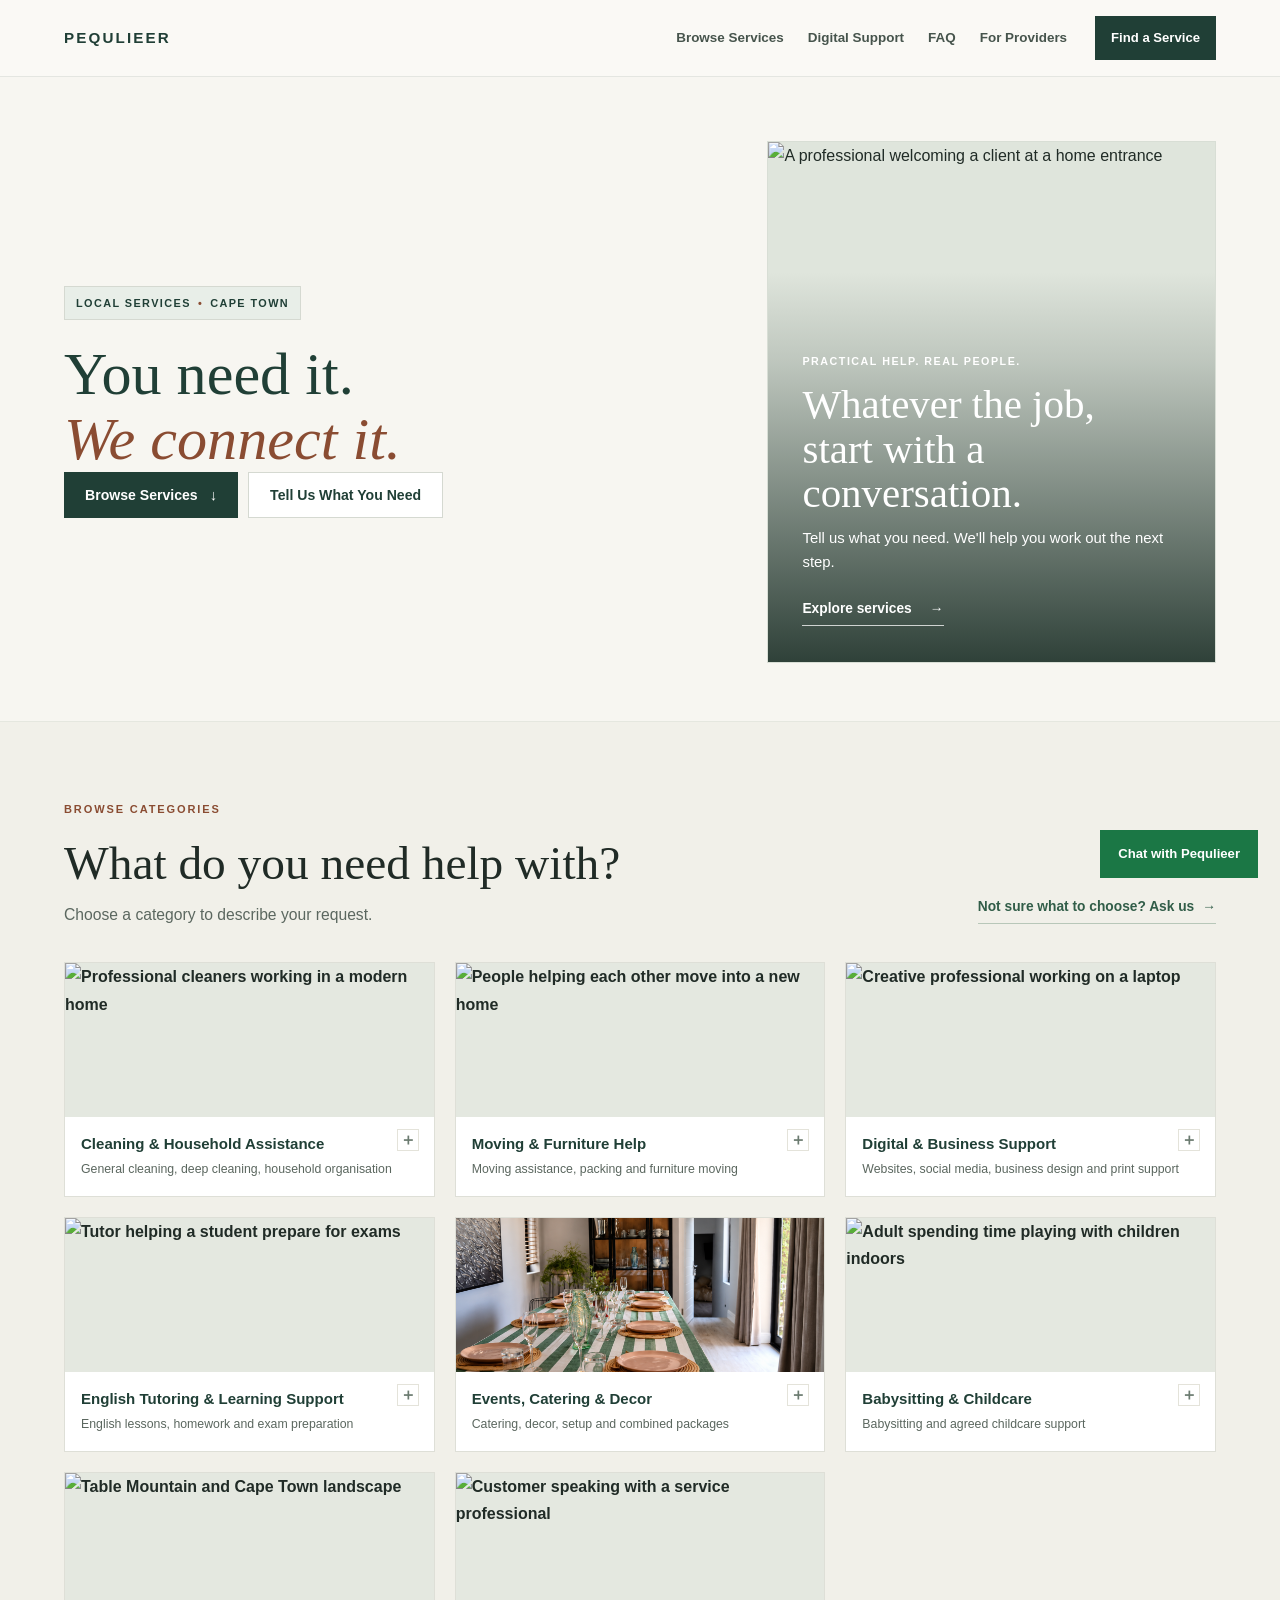
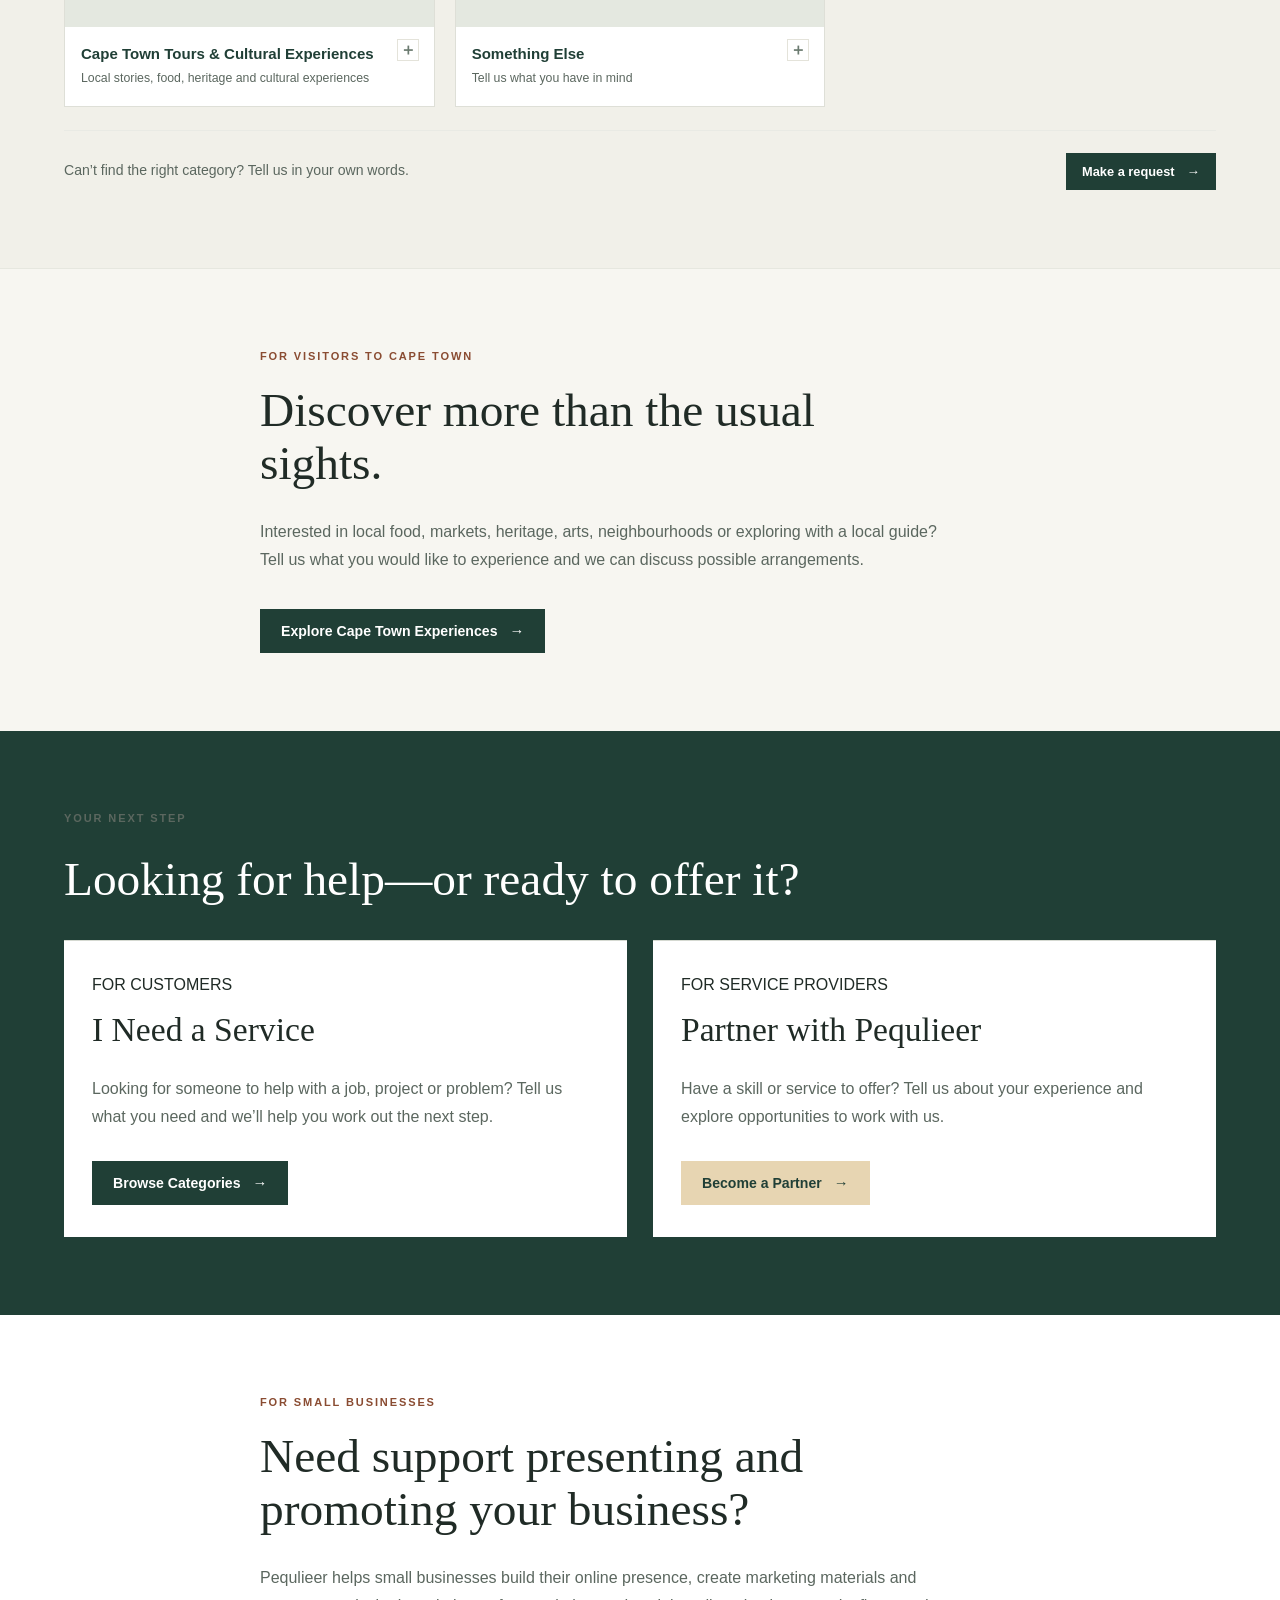
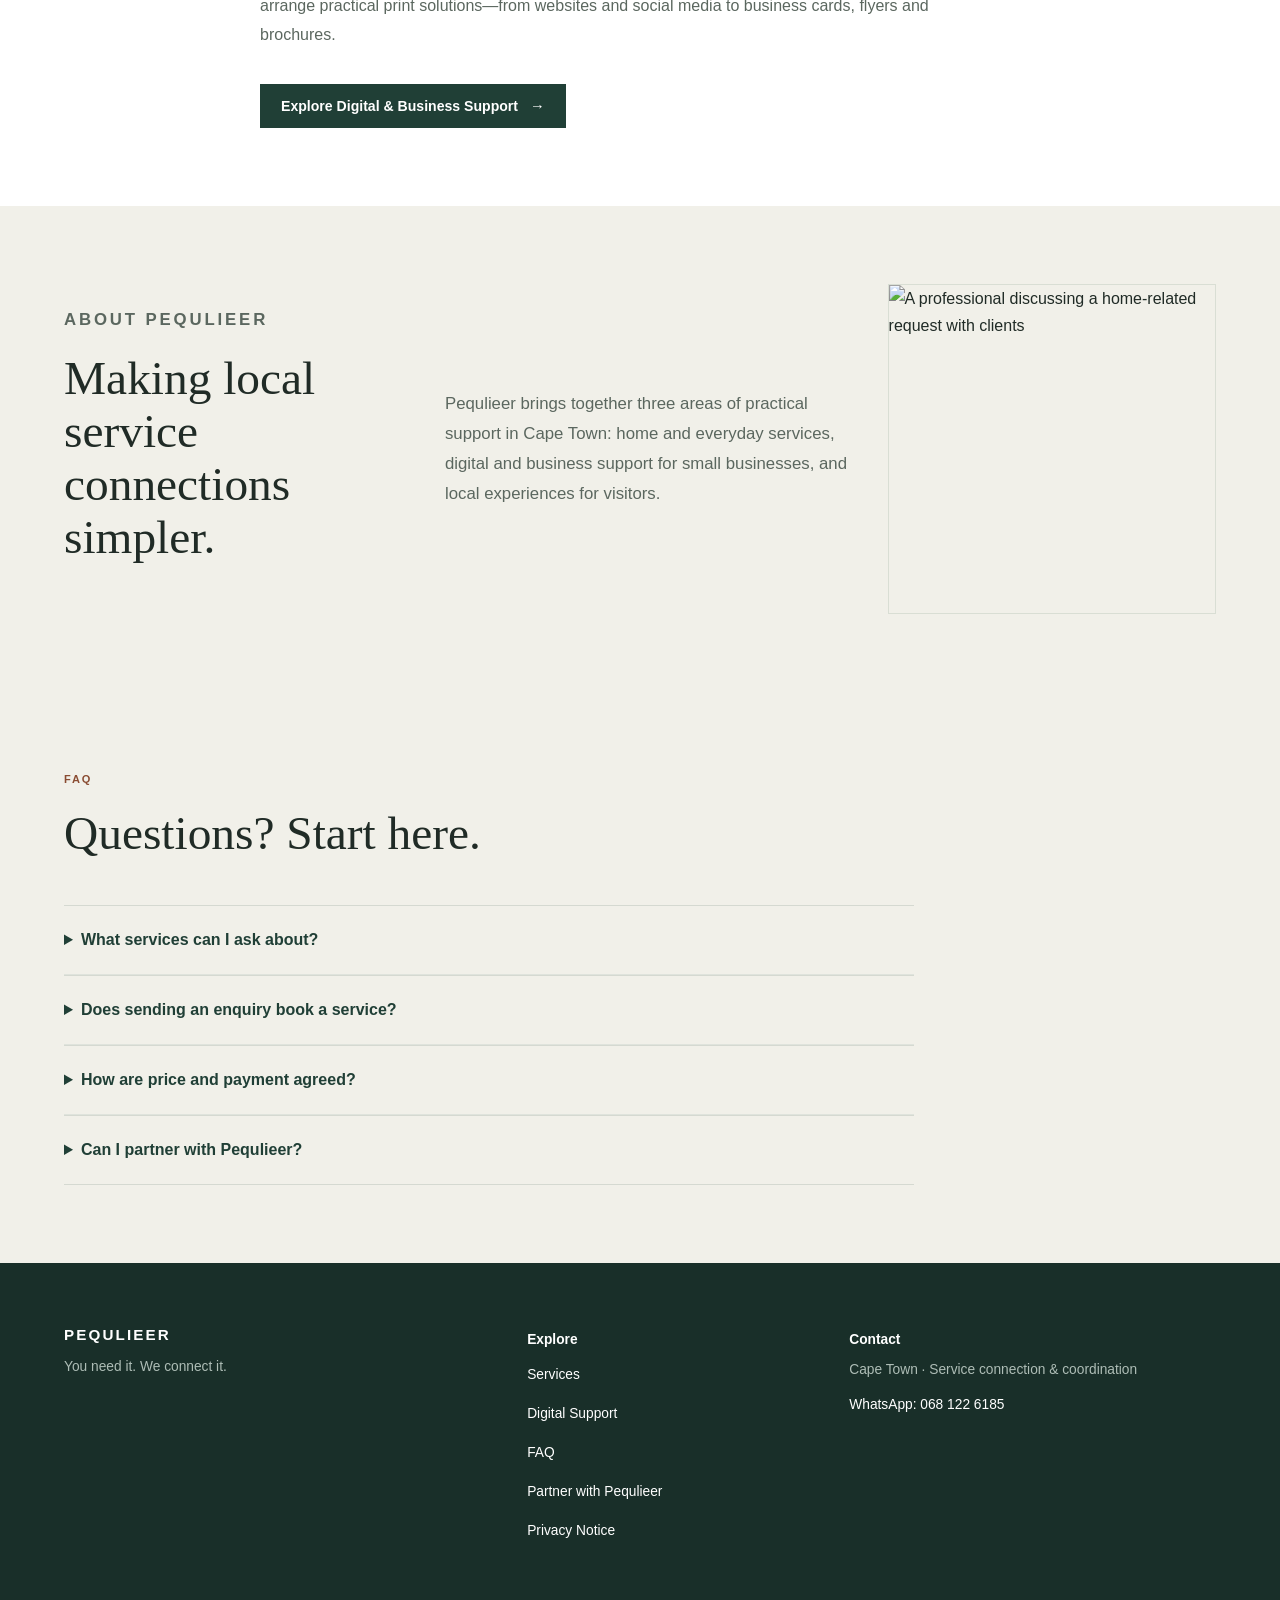
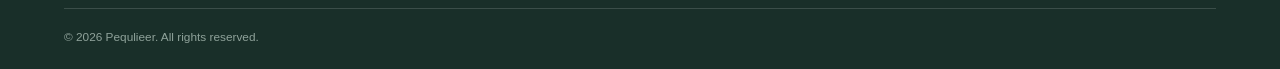
==== commit cde4c7e6: "Replace events category image" ====
--- a/index.html
+++ b/index.html
@@ -91,7 +91,7 @@
       <img class="popular-card-image" width="900" height="600" decoding="async" src="https://images.pexels.com/photos/5940703/pexels-photo-5940703.jpeg?auto=compress&cs=tinysrgb&w=900" alt="Tutor helping a student prepare for exams" loading="lazy"><span class="popular-card-copy"><strong>English Tutoring & Learning Support</strong><small>English lessons, homework and exam preparation</small></span><span class="popular-arrow" aria-hidden="true">＋</span>
     </a>
     <a class="popular-card" href="#category-services-panel" aria-expanded="false" aria-controls="category-services-panel" data-service="Events, Catering & Decor" data-request="I need catering, event decor or setup." data-keywords="event events catering caterer food preparation party wedding birthday setup decoration decor styling combined package">
-      <img class="popular-card-image" width="900" height="600" decoding="async" src="https://images.pexels.com/photos/38446238/pexels-photo-38446238.jpeg?auto=compress&cs=tinysrgb&w=900" alt="Buffet service with food and friendly catering staff" loading="lazy"><span class="popular-card-copy"><strong>Events, Catering & Decor</strong><small>Catering, decor, setup and combined packages</small></span><span class="popular-arrow" aria-hidden="true">＋</span>
+      <img class="popular-card-image" width="900" height="600" decoding="async" src="assets/Elegant%20Striped%20Table%20Setting.png" alt="Buffet service with food and friendly catering staff" loading="lazy"><span class="popular-card-copy"><strong>Events, Catering & Decor</strong><small>Catering, decor, setup and combined packages</small></span><span class="popular-arrow" aria-hidden="true">＋</span>
     </a>
     <a class="popular-card" href="#category-services-panel" aria-expanded="false" aria-controls="category-services-panel" data-service="Babysitting & Childcare" data-request="I need babysitting or childcare." data-keywords="family childcare child care babysitting babysitter children child supervision">
       <img class="popular-card-image" width="900" height="600" decoding="async" src="https://images.pexels.com/photos/5691816/pexels-photo-5691816.jpeg?auto=compress&cs=tinysrgb&w=900" alt="Adult spending time playing with children indoors" loading="lazy"><span class="popular-card-copy"><strong>Babysitting & Childcare</strong><small>Babysitting and agreed childcare support</small></span><span class="popular-arrow" aria-hidden="true">＋</span>
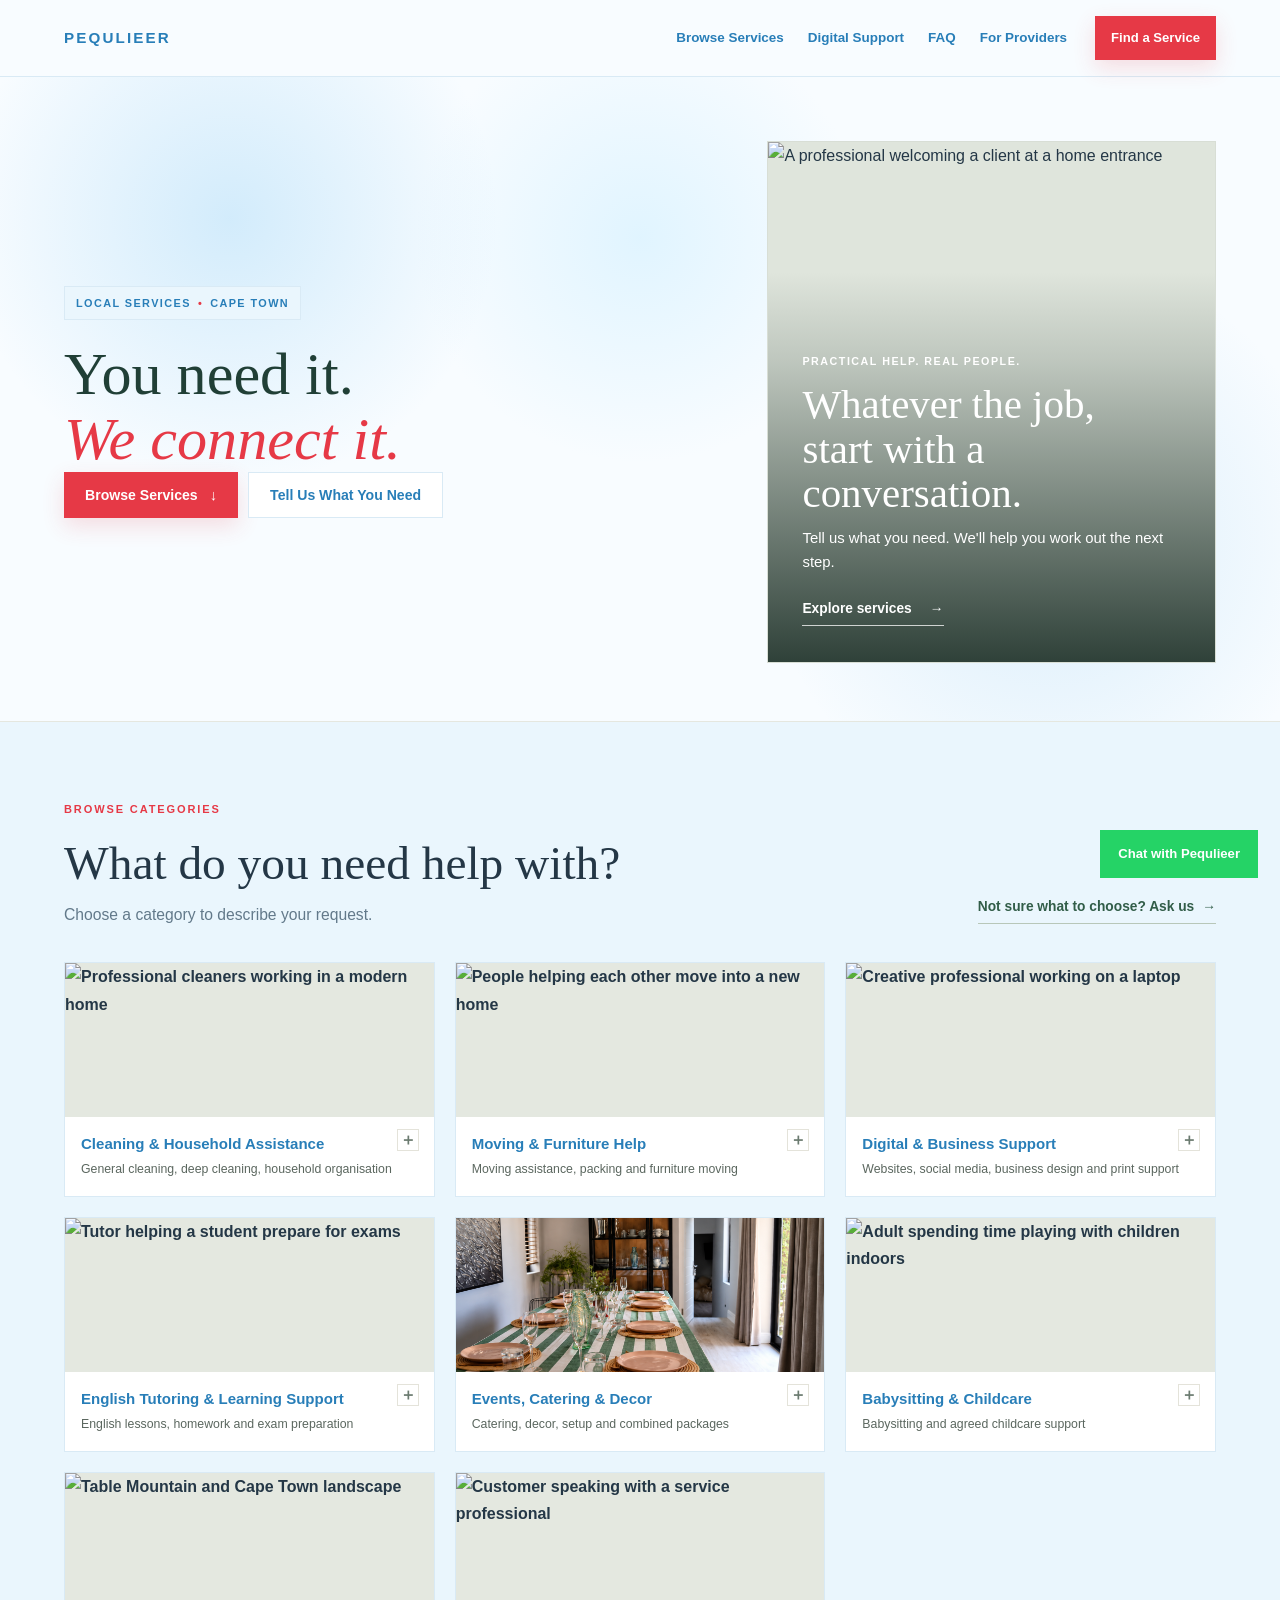
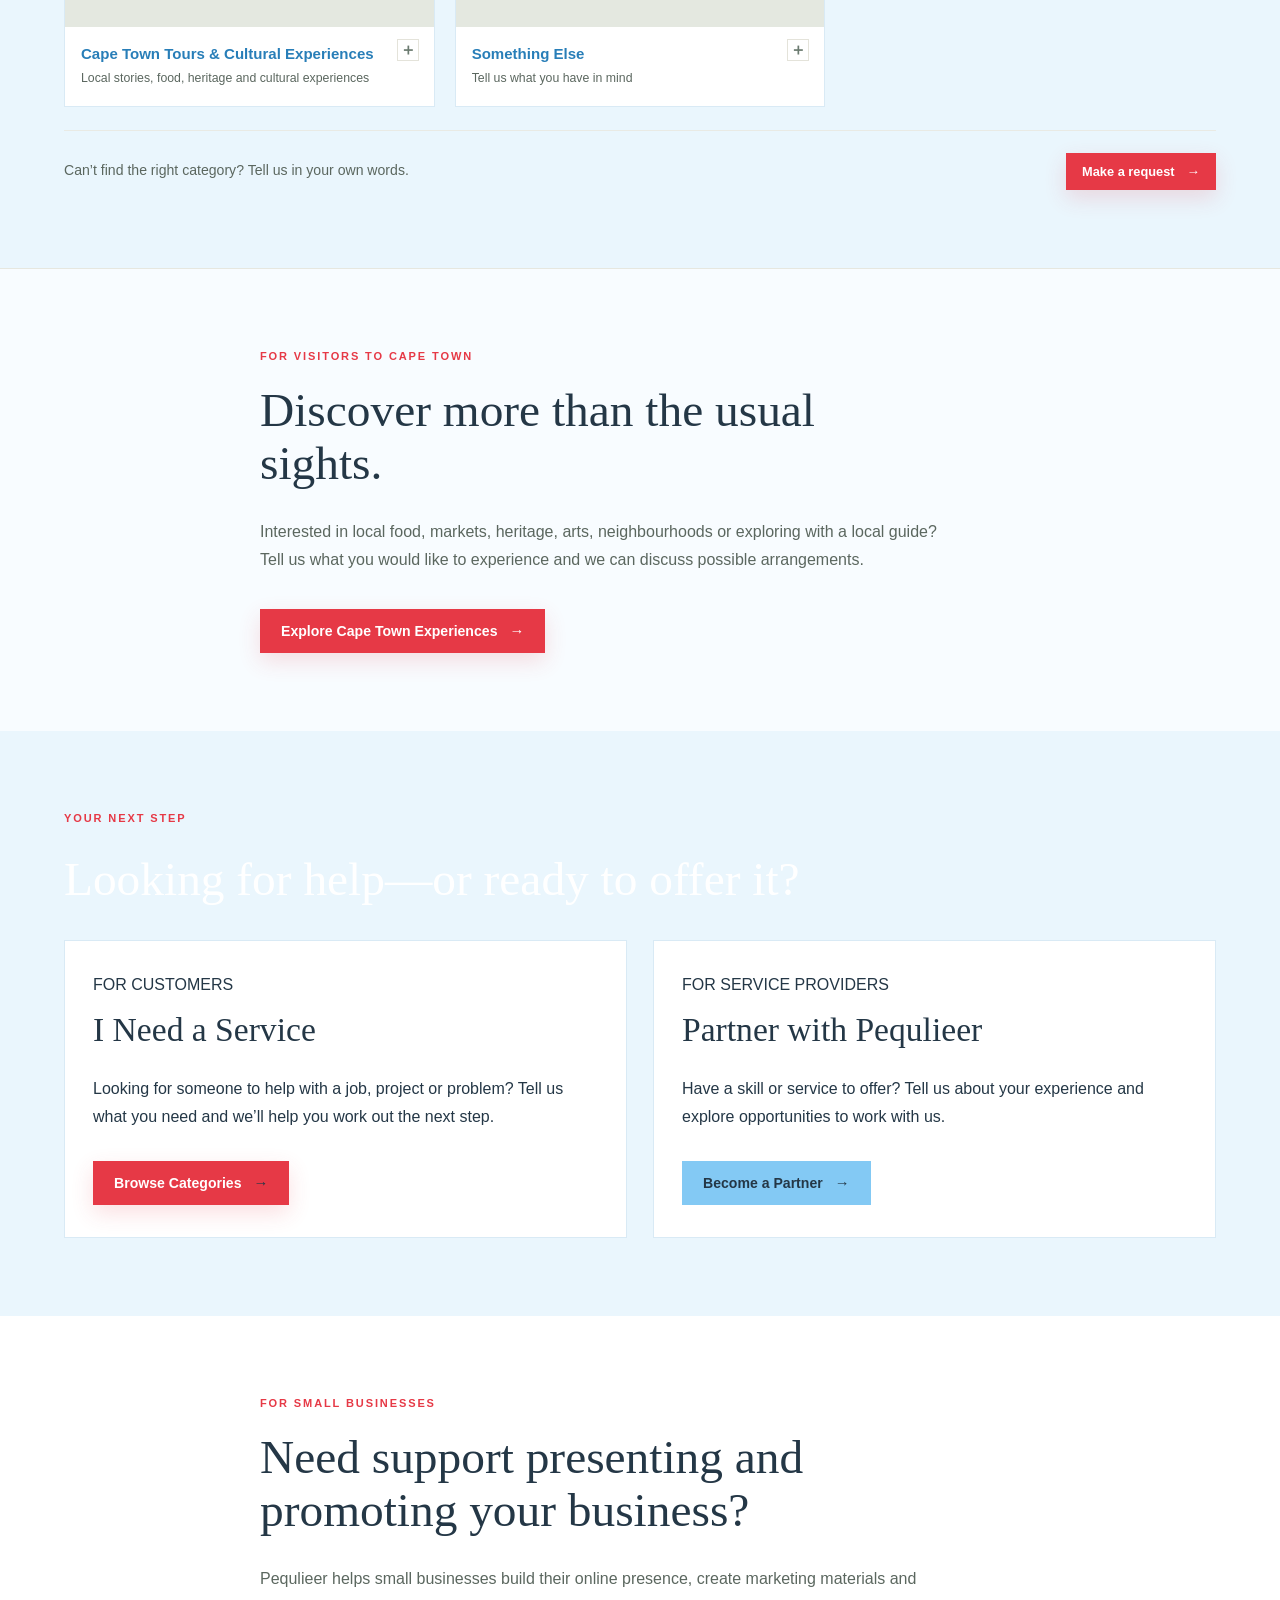
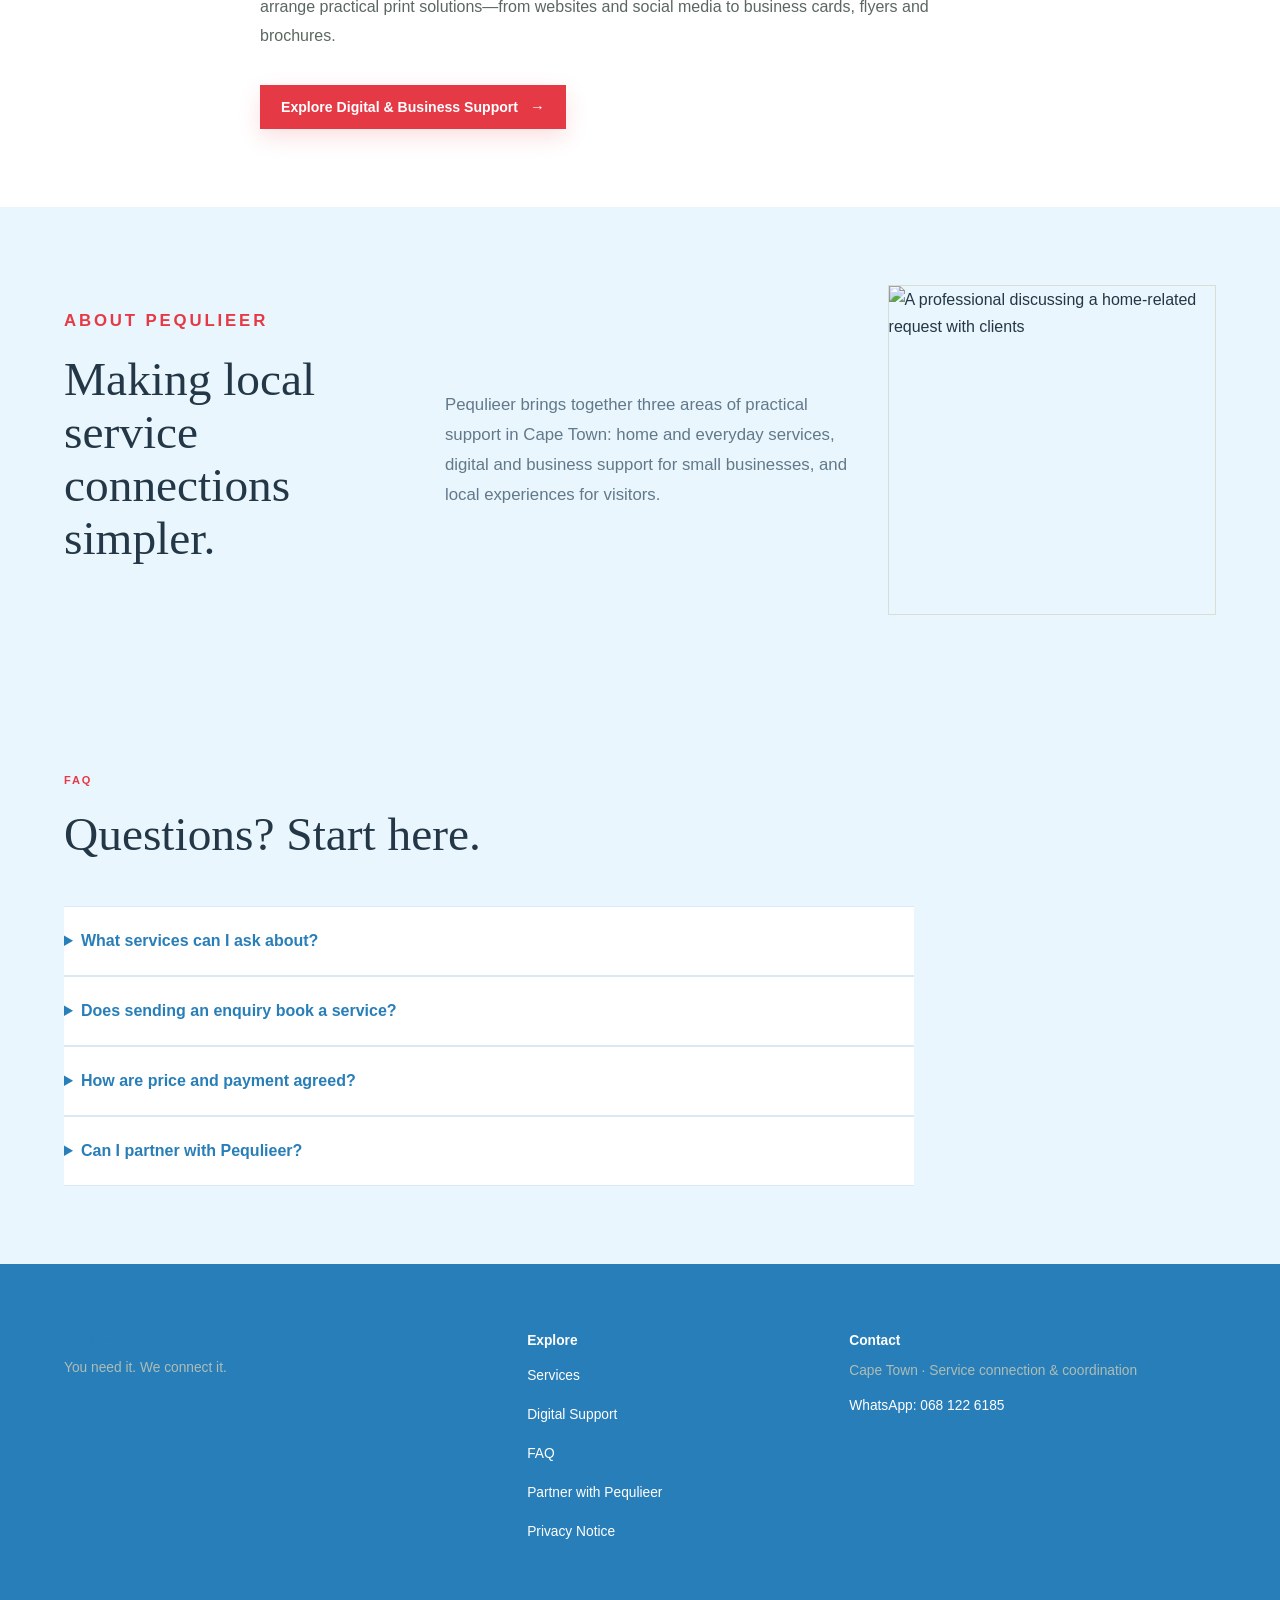
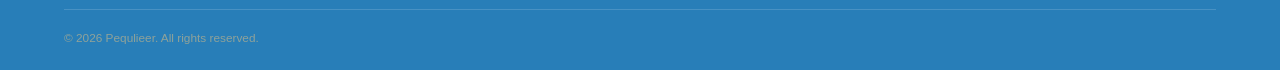
==== commit 4e12aa42: "Bust cached stylesheet for updated brand palette" ====
--- a/index.html
+++ b/index.html
@@ -13,7 +13,7 @@
 <meta property="og:url" content="https://meeieks.github.io/pequlieer/">
 <meta name="twitter:card" content="summary">
 <title>Local Services & Business Support in Cape Town | Pequlieer</title>
-<link rel="stylesheet" href="style.css">
+<link rel="stylesheet" href="style.css?v=20261127-colourfix">
 <link rel="icon" type="image/svg+xml" href="favicon.svg">
 <script type="application/ld+json">
 {
--- a/style.css
+++ b/style.css
@@ -1859,3 +1859,85 @@
   max-width:850px;
   margin-inline:auto;
 }
+
+
+/* Olive and plum colour refresh */
+:root{--ink:#292b25;--muted:#68695e;--paper:#f7f4ec;--white:#fffdf9;--line:#ded8c9;--accent:#70445f;--dark:#465238;--yellow:#c5b77b;--teal:#75845a;--pink:#b18b9f;--purple:#70445f;--soft:#ebe6d9}
+body{background:var(--paper);color:var(--ink)}
+.site-header{background:rgba(247,244,236,.94);border-bottom-color:rgba(70,82,56,.16)}
+.brand{color:var(--dark)}.nav nav a:hover{color:var(--accent)}
+.nav-cta,.service-search button,.button,.btn-primary{background:var(--accent);box-shadow:0 8px 22px rgba(112,68,95,.18)}
+.nav-cta:hover,.service-search button:hover,.button:hover,.btn-primary:hover{background:#5e374f}
+.hero{background:radial-gradient(circle at 18% 22%,rgba(117,132,90,.22),transparent 23%),radial-gradient(circle at 82% 72%,rgba(112,68,95,.18),transparent 25%),radial-gradient(circle at 50% 25%,rgba(197,183,123,.24),transparent 28%),var(--paper)}
+.hero h1 span{color:var(--accent);text-decoration-color:var(--yellow)}
+.hero-kicker{background:var(--dark)}.hero-kicker span{color:var(--yellow)}
+.eyebrow{color:var(--accent)}
+.how-it-works,.section-alt,.soft-section{background:#eee9de}
+.category-card,.card,.faq-list details,.category-services-panel,form{background:var(--white);border-color:var(--line)}
+.category-card:hover{border-color:var(--teal)}
+footer,.site-footer{background:var(--dark);color:#f7f4ec}
+input:focus,textarea:focus,select:focus{outline-color:var(--accent);border-color:var(--accent)}
+
+
+/* Sky blue and cloud white colour refresh */
+:root{--ink:#263746;--muted:#657786;--paper:#f8fcff;--white:#ffffff;--line:#dceaf4;--accent:#55aee8;--dark:#287eb8;--yellow:#cdeeff;--teal:#83c9f4;--pink:#b6ddf5;--purple:#55aee8;--soft:#eaf6fd}
+body{background:var(--paper);color:var(--ink)}
+.site-header{background:rgba(248,252,255,.95);border-bottom-color:rgba(40,126,184,.16)}
+.brand{color:var(--dark)}.nav nav a:hover{color:var(--accent)}
+.nav-cta,.service-search button,.button,.btn-primary{background:var(--accent);box-shadow:0 8px 22px rgba(85,174,232,.18)}
+.nav-cta:hover,.service-search button:hover,.button:hover,.btn-primary:hover{background:#368fc9}
+.hero{background:radial-gradient(circle at 18% 22%,rgba(131,201,244,.30),transparent 23%),radial-gradient(circle at 82% 72%,rgba(85,174,232,.18),transparent 25%),radial-gradient(circle at 50% 25%,rgba(205,238,255,.52),transparent 28%),var(--paper)}
+.hero h1 span{color:var(--accent);text-decoration-color:var(--yellow)}
+.hero-kicker{background:var(--dark)}.hero-kicker span{color:var(--yellow)}
+.eyebrow{color:var(--accent)}
+.how-it-works,.section-alt,.soft-section{background:#eaf6fd}
+.category-card,.card,.faq-list details,.category-services-panel,form{background:var(--white);border-color:var(--line)}
+.category-card:hover{border-color:var(--teal)}
+footer,.site-footer{background:var(--dark);color:#f8fcff}
+input:focus,textarea:focus,select:focus{outline-color:var(--accent);border-color:var(--accent)}
+
+
+/* Scarlet red accents added to the sky-blue and cloud-white palette */
+:root{--accent:#e53945}
+.nav-cta,.service-search button,.button,.btn-primary{background:#e53945;box-shadow:0 8px 22px rgba(229,57,69,.18)}
+.nav-cta:hover,.service-search button:hover,.button:hover,.btn-primary:hover{background:#c92b37}
+.hero h1 span,.eyebrow{color:#e53945}
+.hero h1 span{ text-decoration-color:#cdeeff}
+.category-card:hover{border-color:#e53945}
+input:focus,textarea:focus,select:focus{outline-color:#e53945;border-color:#e53945}
+
+
+/* FINAL BRAND PALETTE: Cloud White + Sky Blue + Scarlet Red */
+:root{--ink:#243746!important;--muted:#62798a!important;--paper:#f8fcff!important;--white:#fff!important;--line:#d9eaf5!important;--accent:#e63946!important;--dark:#287eb8!important;--yellow:#cdeeff!important;--teal:#83c9f4!important;--pink:#b6ddf5!important;--purple:#55aee8!important;--soft:#eaf6fd!important}
+body{background:#f8fcff!important;color:#243746!important}
+.site-header{background:rgba(248,252,255,.96)!important;border-color:#d9eaf5!important}
+.brand,.nav nav a{color:#287eb8!important}.nav nav a:hover{color:#e63946!important}
+.nav-cta,.button.primary,.primary,.service-search button,.market-hero-copy .service-search button,.btn-primary{background:#e63946!important;color:#fff!important;border-color:#e63946!important;box-shadow:0 8px 22px rgba(230,57,70,.16)!important}
+.nav-cta:hover,.button.primary:hover,.primary:hover,.service-search button:hover,.market-hero-copy .service-search button:hover,.btn-primary:hover{background:#c92d3a!important}
+.button.secondary,.secondary{background:#83c9f4!important;color:#243746!important;border-color:#83c9f4!important}
+.button.light,.light{background:#fff!important;color:#287eb8!important;border-color:#d9eaf5!important}
+.hero{background:radial-gradient(circle at 18% 22%,rgba(131,201,244,.32),transparent 23%),radial-gradient(circle at 82% 72%,rgba(85,174,232,.19),transparent 25%),radial-gradient(circle at 50% 25%,rgba(205,238,255,.55),transparent 28%),#f8fcff!important}
+.hero h1 span,.eyebrow{color:#e63946!important}.hero h1 span{text-decoration-color:#cdeeff!important}
+.hero-kicker{background:#eaf6fd!important;color:#287eb8!important;border-color:#d9eaf5!important}.hero-kicker span{color:#e63946!important}
+.how,.how-it-works,.popular,.why,.services,.after-enquiry,.about,.enquiry,.faq,.section-alt,.soft-section,.standalone-page,.not-listed{background:#eaf6fd!important;color:#243746!important}
+.audience,.statement{background:#287eb8!important;color:#fff!important}
+.category-card,.popular-grid a,.why-grid article,.after-grid article,.audience article,.faq-list details,.category-services-panel,form,.provider-registration-form{background:#fff!important;border-color:#d9eaf5!important;color:#243746!important}
+.category-card:hover,.popular-grid a:hover{border-color:#e63946!important}
+.selected-service{background:#eaf6fd!important;color:#287eb8!important}
+input,textarea,select{background:#fff!important;color:#243746!important;border-color:#d9eaf5!important}
+input:focus,textarea:focus,select:focus{outline-color:#e63946!important;border-color:#e63946!important}
+footer,.site-footer,.standalone-footer{background:#287eb8!important;color:#fff!important}
+.whatsapp-float,.whatsapp-button,.inline-whatsapp{background:#25D366!important;color:#fff!important}
+::selection{background:#cdeeff!important;color:#243746!important}
+
+
+/* Targeted corrections for remaining legacy section and navigation colours */
+.site-header .nav-cta{background:#e63946!important;color:#fff!important;border-color:#e63946!important}
+.site-header .nav-cta:hover{background:#c92d3a!important}
+section.audience{background:#eaf6fd!important;color:#243746!important}
+section.audience .audience-grid article{background:#fff!important;color:#243746!important;border:1px solid #d9eaf5!important}
+section.audience .audience-grid article h3,section.audience .audience-grid article p,section.audience .audience-grid article span{color:#243746!important}
+section.audience .audience-grid article .button.primary{background:#e63946!important;color:#fff!important;border-color:#e63946!important}
+section.audience .audience-grid article .button.secondary{background:#83c9f4!important;color:#243746!important;border-color:#83c9f4!important}
+section.audience .audience-grid article .button.primary:hover{background:#c92d3a!important}
+section.audience .audience-grid article .button.secondary:hover{background:#55aee8!important}
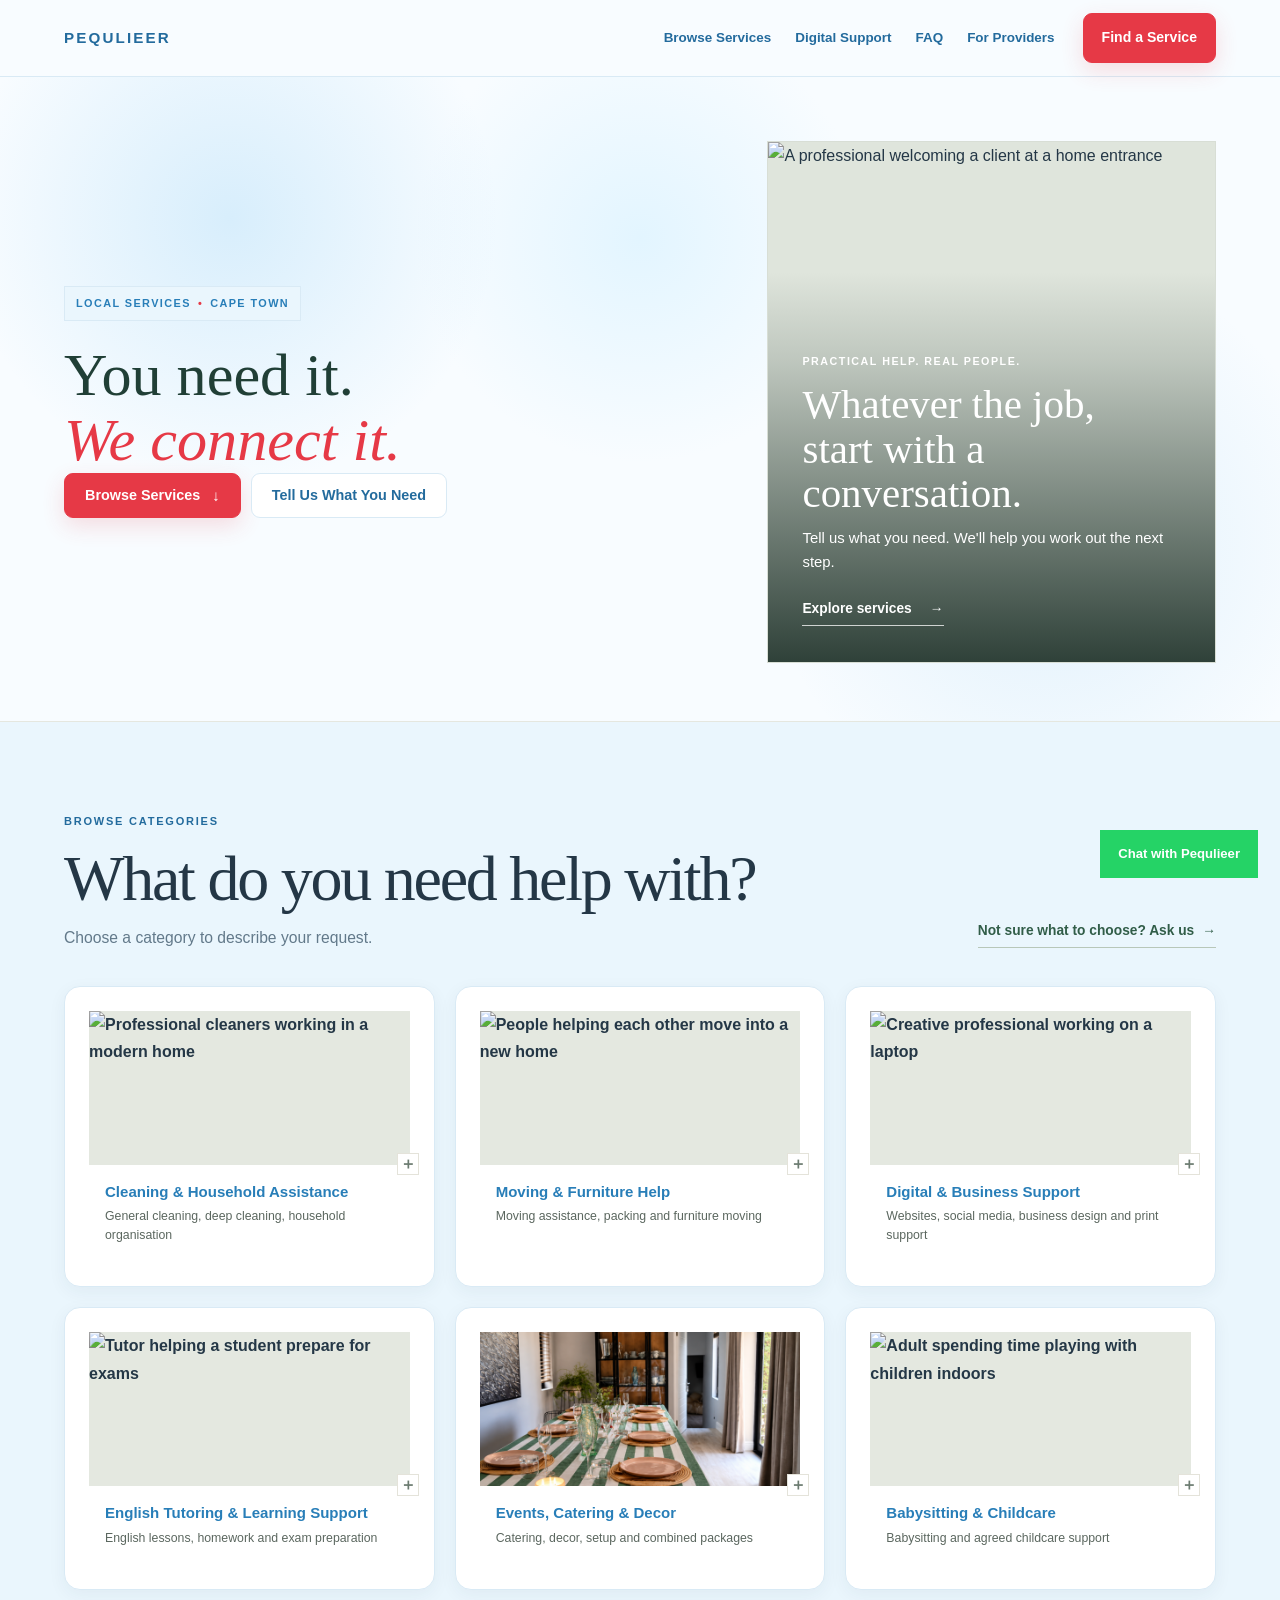
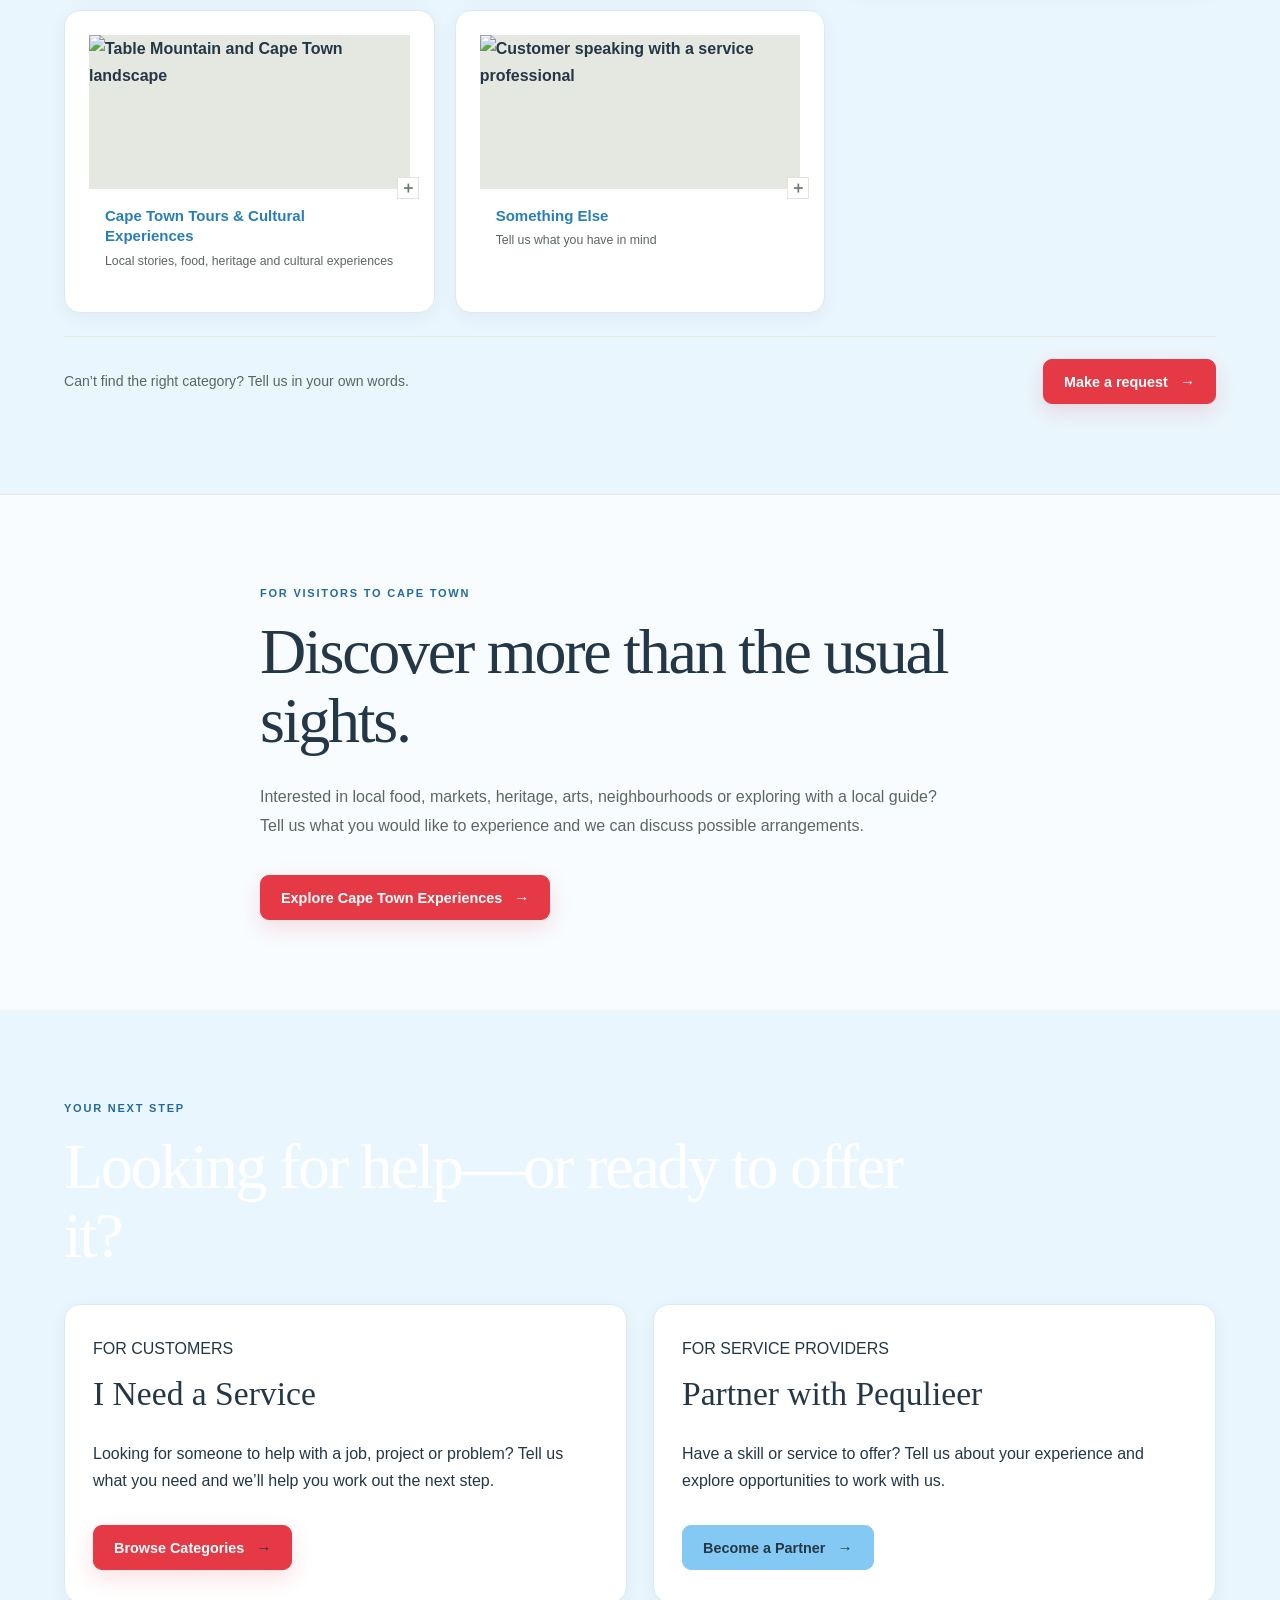
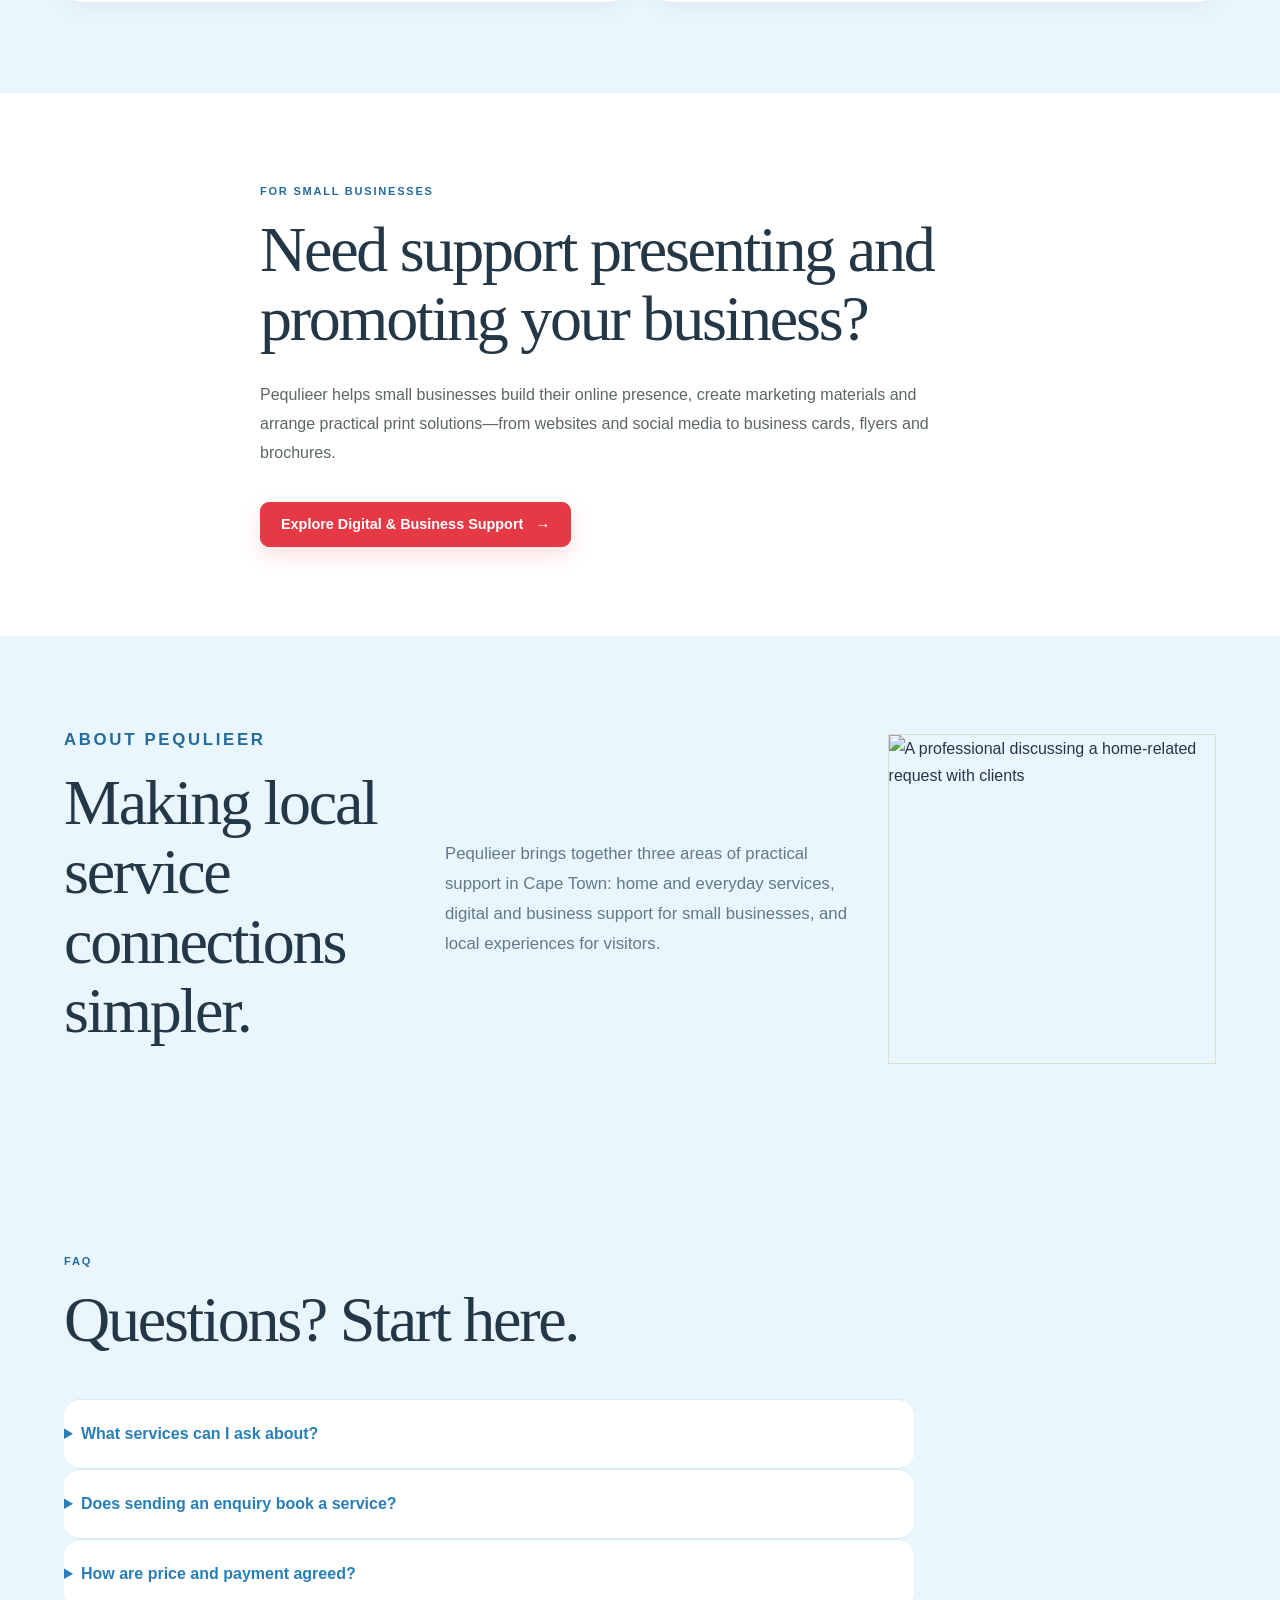
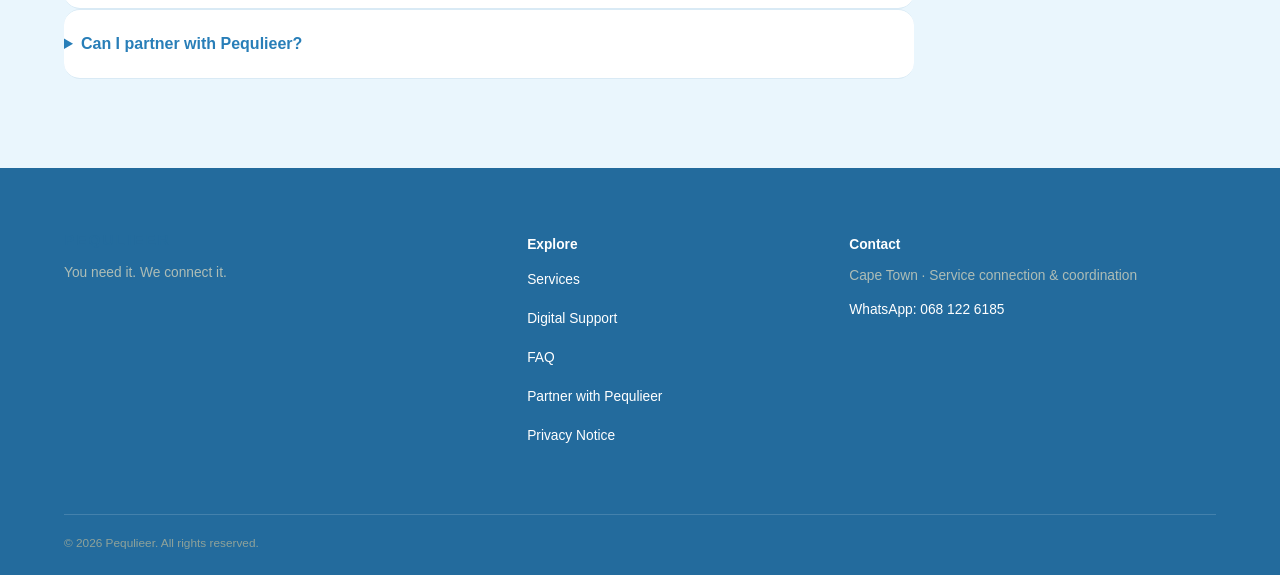
==== commit 1bf325af: "Refresh stylesheet cache for brand polish" ====
--- a/index.html
+++ b/index.html
@@ -13,7 +13,7 @@
 <meta property="og:url" content="https://meeieks.github.io/pequlieer/">
 <meta name="twitter:card" content="summary">
 <title>Local Services & Business Support in Cape Town | Pequlieer</title>
-<link rel="stylesheet" href="style.css?v=20261127-colourfix">
+<link rel="stylesheet" href="style.css?v=20261127-brandpolish">
 <link rel="icon" type="image/svg+xml" href="favicon.svg">
 <script type="application/ld+json">
 {
--- a/style.css
+++ b/style.css
@@ -1941,3 +1941,39 @@
 section.audience .audience-grid article .button.secondary{background:#83c9f4!important;color:#243746!important;border-color:#83c9f4!important}
 section.audience .audience-grid article .button.primary:hover{background:#c92d3a!important}
 section.audience .audience-grid article .button.secondary:hover{background:#55aee8!important}
+
+
+/* Brand polish: unified spacing, typography, buttons, cards and colour hierarchy */
+:root{--brand-blue:#287eb8;--sky:#83c9f4;--scarlet:#e63946;--cloud:#f8fcff;--deep-blue:#236b9d;--card-radius:16px;--button-radius:9px}
+body{background:var(--cloud)!important;color:#243746!important}
+.section{padding:clamp(64px,7vw,92px) 0!important}
+.statement,.section h2,.not-listed h2,.audience h2{font-size:clamp(2.3rem,5vw,4.25rem)!important;line-height:1.08!important;letter-spacing:-.035em!important}
+.section h2,.statement h2,.not-listed h2{max-width:850px}
+.eyebrow{margin-bottom:14px!important;letter-spacing:.16em!important;color:var(--deep-blue)!important}
+/* A single button shape and sizing rhythm */
+.button,.nav-cta,.service-search button,.category-services-close,.popular-grid a{border-radius:var(--button-radius)!important}
+.button{padding:13px 20px!important;font-size:.9rem!important;font-weight:700!important;transition:background .2s ease,transform .2s ease!important}
+.nav-cta{padding:12px 18px!important;font-size:.88rem!important;font-weight:700!important}
+.button.primary,.primary,.nav-cta,.service-search button{background:var(--scarlet)!important;color:#fff!important;border:1px solid var(--scarlet)!important}
+.button.primary:hover,.primary:hover,.nav-cta:hover,.service-search button:hover{background:#c92d3a!important;border-color:#c92d3a!important}
+.button.secondary,.secondary{background:var(--sky)!important;color:#243746!important;border:1px solid var(--sky)!important}
+.button.secondary:hover,.secondary:hover{background:#55aee8!important}
+.button.light,.light{background:#fff!important;color:var(--deep-blue)!important;border:1px solid #d9eaf5!important}
+/* Uniform cards */
+.category-card,.popular-grid a,.why-grid article,.after-grid article,.audience-grid article,.faq-list details,.category-services-panel,.provider-card,form,.provider-registration-form{border-radius:var(--card-radius)!important}
+.popular-grid a,.why-grid article,.after-grid article,.audience-grid article,.category-services-panel,form,.provider-registration-form{box-shadow:0 5px 18px rgba(36,55,70,.055)!important;border:1px solid #d9eaf5!important}
+.popular-grid a,.why-grid article,.after-grid article{padding:24px!important}
+.category-card{border-radius:var(--card-radius)!important}
+.category-card:hover,.popular-grid a:hover{transform:translateY(-3px)!important}
+/* Colour roles: mostly cloud white, blue for grouping, red only for key actions */
+.site-header{background:rgba(248,252,255,.97)!important;border-color:#d9eaf5!important}
+.brand,.nav nav a{color:var(--deep-blue)!important}
+.nav nav a:hover{color:var(--scarlet)!important}
+.hero{background:radial-gradient(circle at 18% 22%,rgba(131,201,244,.28),transparent 23%),radial-gradient(circle at 82% 72%,rgba(85,174,232,.15),transparent 25%),radial-gradient(circle at 50% 25%,rgba(205,238,255,.5),transparent 28%),var(--cloud)!important}
+.hero h1 span{color:var(--scarlet)!important;text-decoration-color:var(--sky)!important}
+.audience,.how-it-works,.how,.popular,.why,.services,.after-enquiry,.about,.enquiry,.faq,.section-alt,.soft-section,.standalone-page,.not-listed{background:#eaf6fd!important;color:#243746!important}
+.statement,.audience{background:var(--deep-blue)!important;color:#fff!important}
+.audience-grid article,.audience article,.popular-grid a,.why-grid article,.after-grid article,.faq-list details,form,.provider-registration-form,.category-services-panel{background:#fff!important;color:#243746!important}
+.audience-grid article p,.audience-grid article h3,.audience-grid article span{color:#243746!important}
+footer,.site-footer,.standalone-footer{background:var(--deep-blue)!important;color:#fff!important}
+@media(max-width:760px){.section{padding:58px 0!important}.button{padding:12px 16px!important}.audience-grid,.after-grid{gap:16px}}
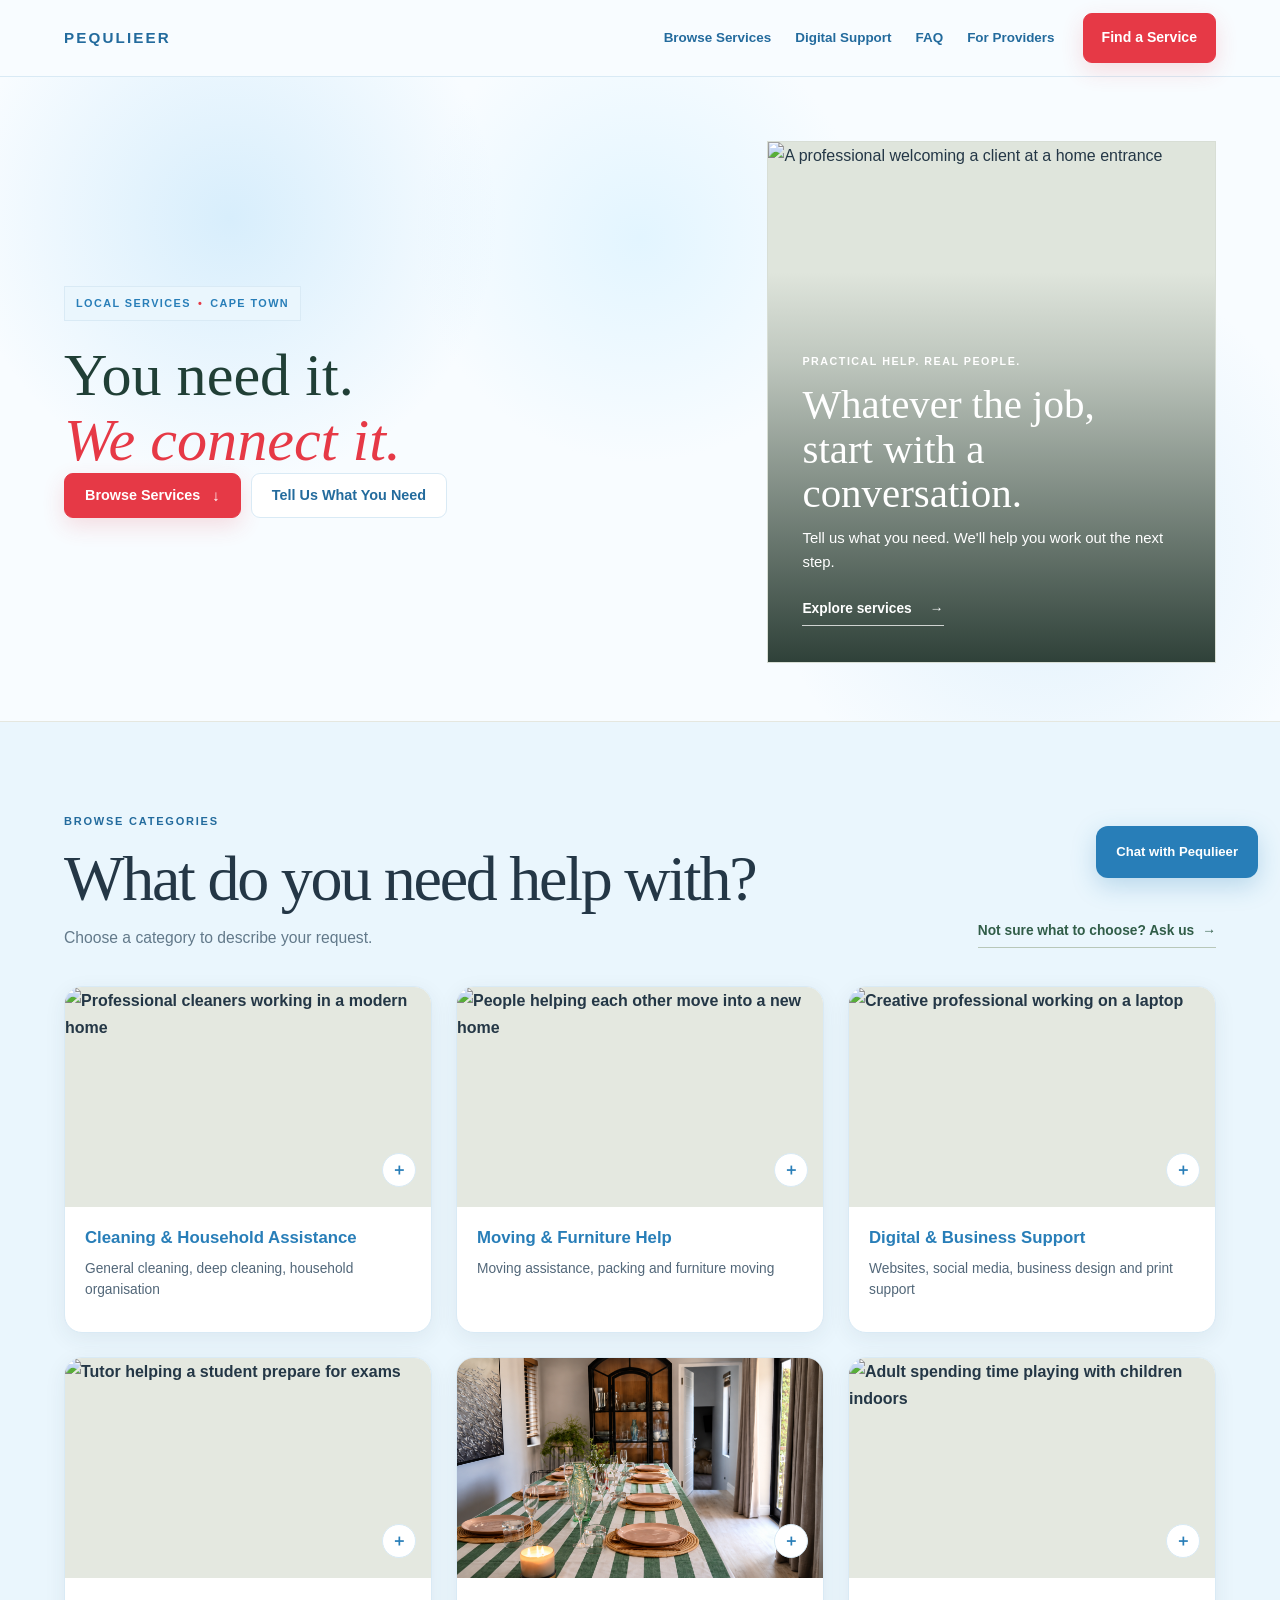
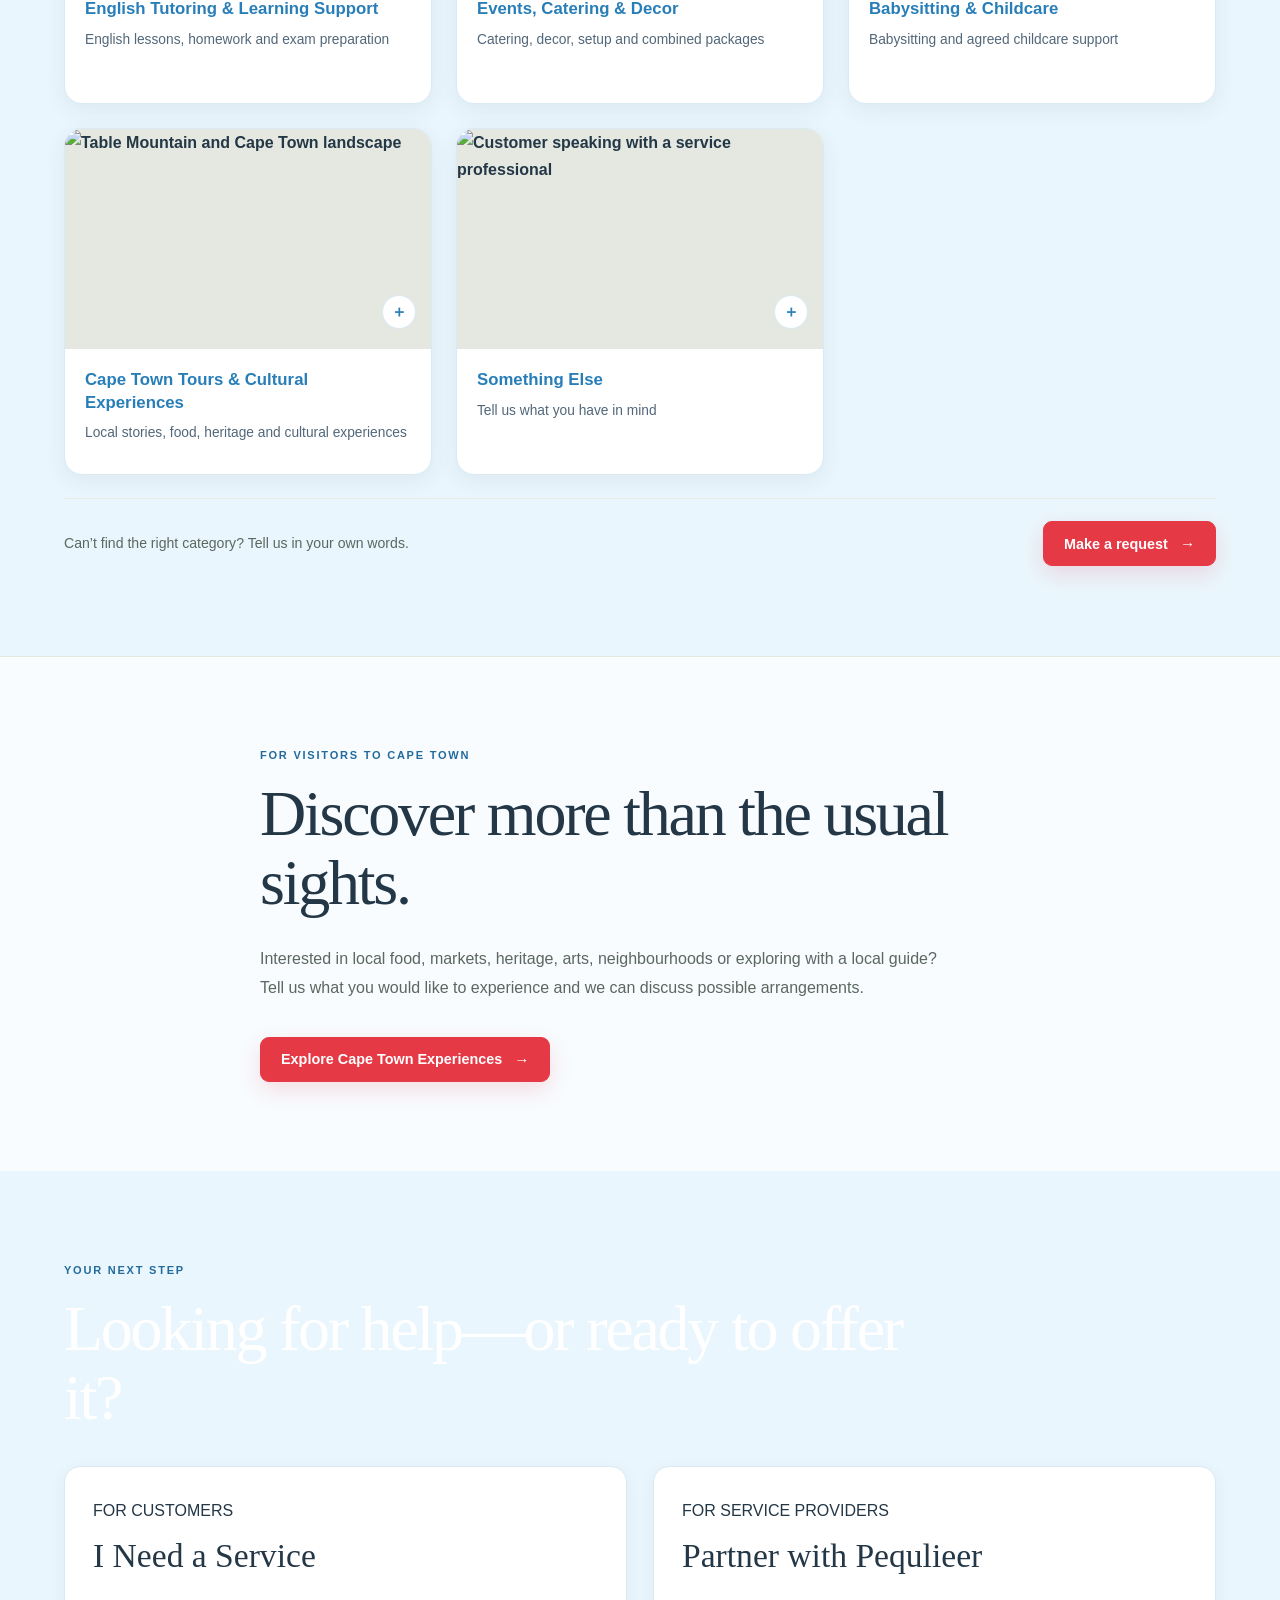
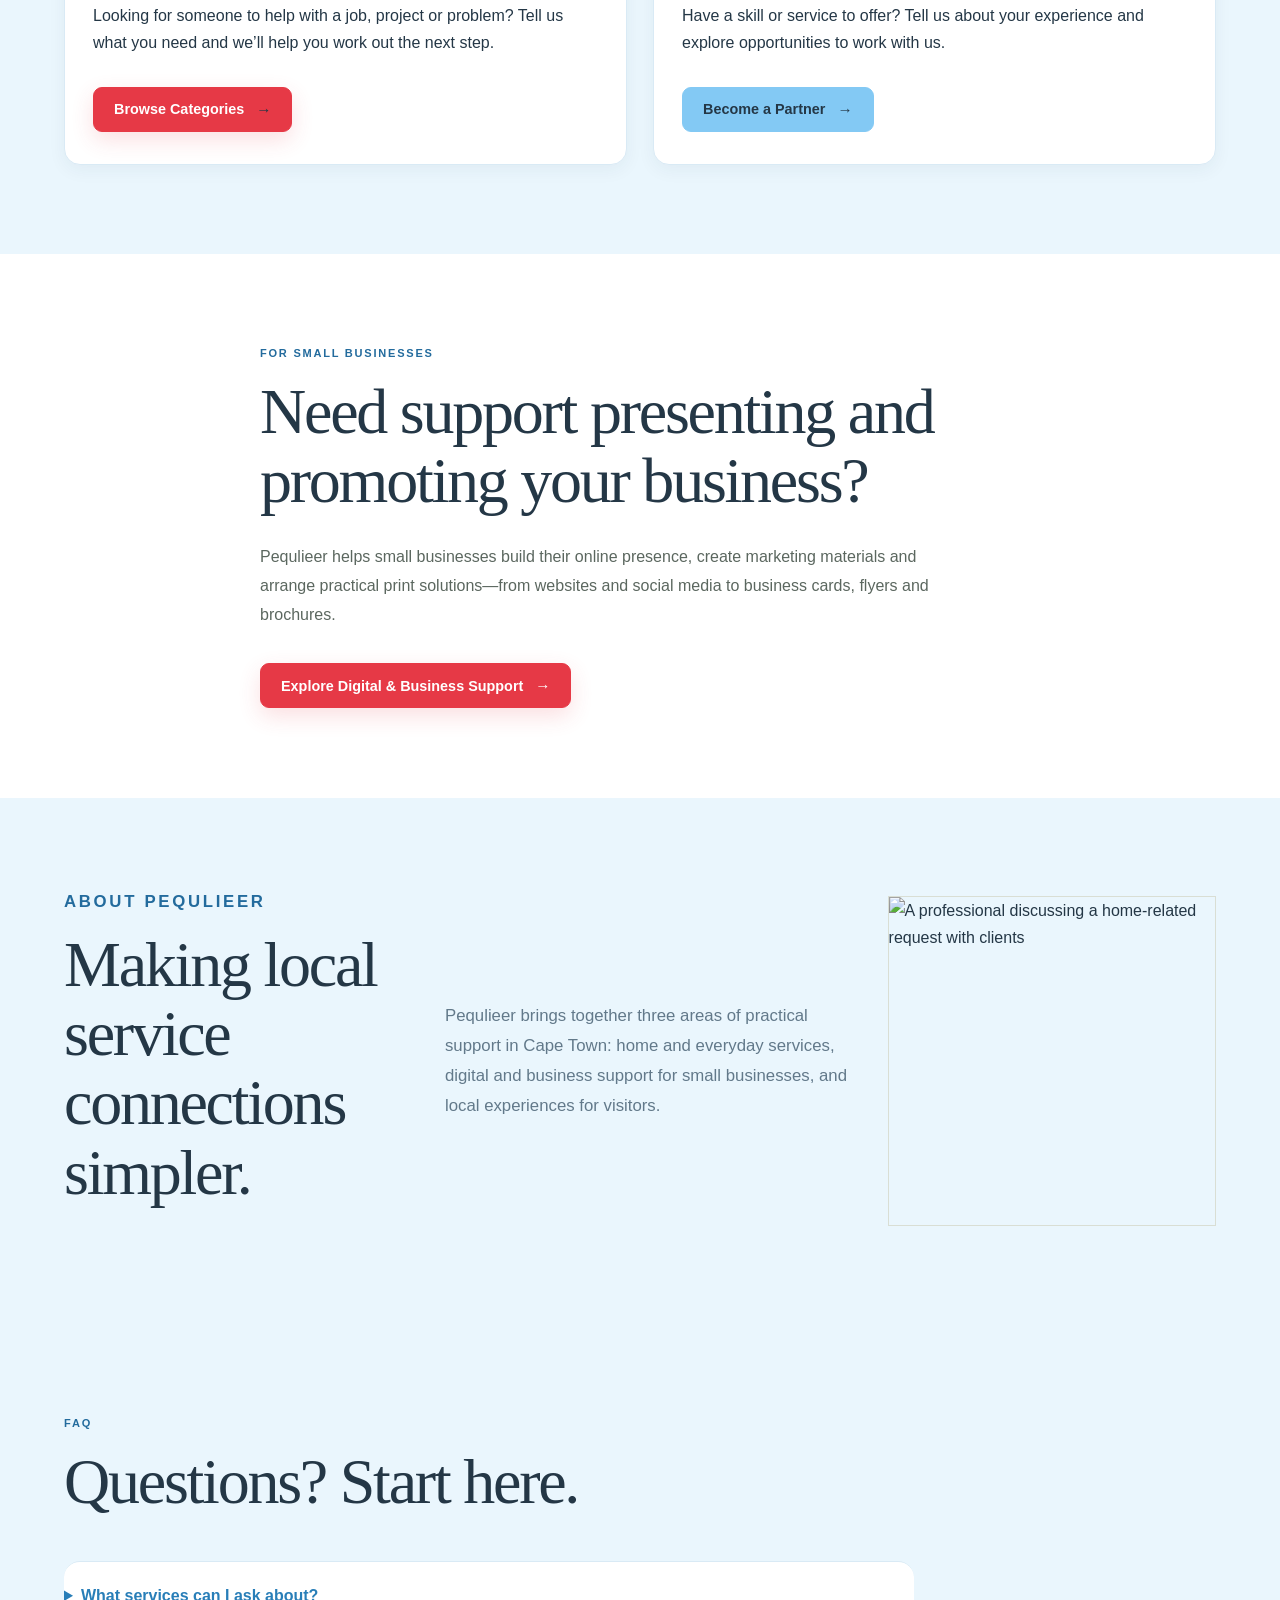
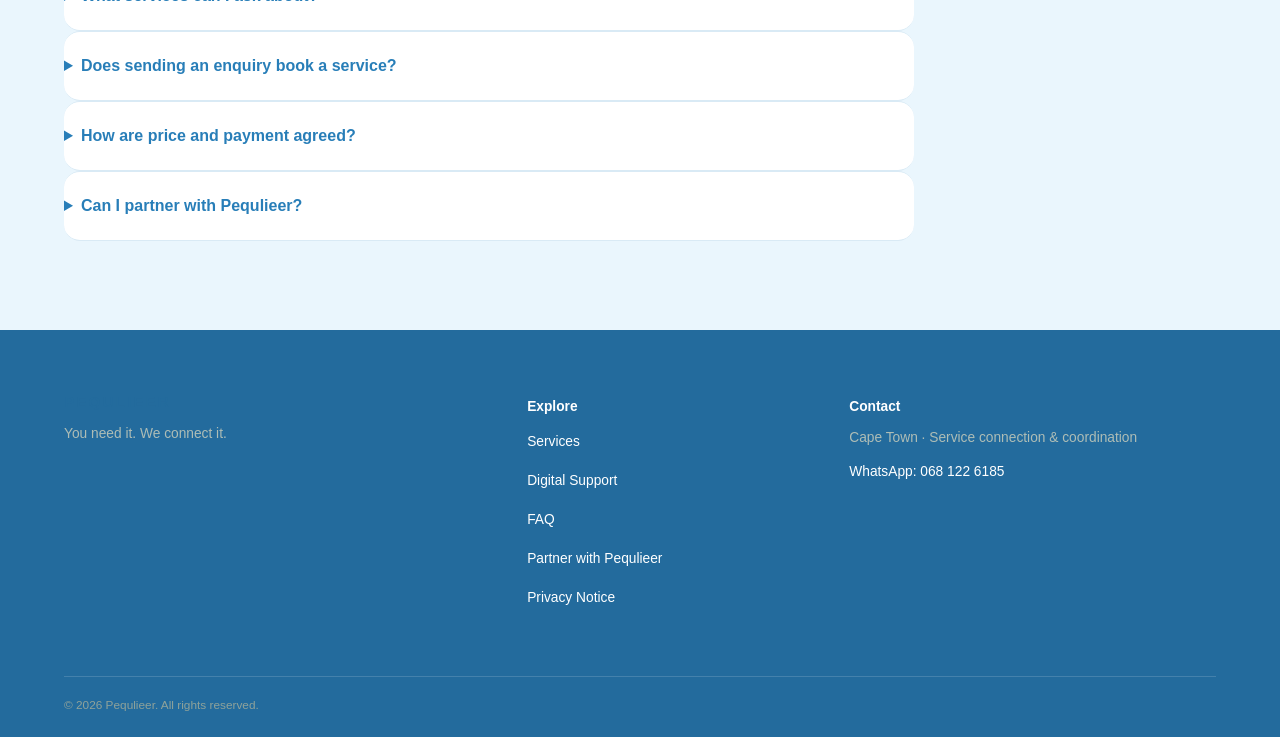
==== commit c4bcdd5e: "Refresh styles for visual quality fixes" ====
--- a/index.html
+++ b/index.html
@@ -13,7 +13,7 @@
 <meta property="og:url" content="https://meeieks.github.io/pequlieer/">
 <meta name="twitter:card" content="summary">
 <title>Local Services & Business Support in Cape Town | Pequlieer</title>
-<link rel="stylesheet" href="style.css?v=20261127-brandpolish">
+<link rel="stylesheet" href="style.css?v=20261127-visualfix2">
 <link rel="icon" type="image/svg+xml" href="favicon.svg">
 <script type="application/ld+json">
 {
--- a/style.css
+++ b/style.css
@@ -1977,3 +1977,28 @@
 .audience-grid article p,.audience-grid article h3,.audience-grid article span{color:#243746!important}
 footer,.site-footer,.standalone-footer{background:var(--deep-blue)!important;color:#fff!important}
 @media(max-width:760px){.section{padding:58px 0!important}.button{padding:12px 16px!important}.audience-grid,.after-grid{gap:16px}}
+
+
+/* QA refinements for category cards, sticky navigation and floating chat */
+/* Anchor targets clear the sticky header */
+#home,#browse-services,#digital-support,#faq,#category-services-panel{scroll-margin-top:100px}
+.site-header{position:sticky!important;top:0!important;z-index:100!important}
+/* Category directory: consistent image-led card sizing */
+.popular-grid{grid-template-columns:repeat(3,minmax(0,1fr))!important;gap:24px!important;align-items:stretch!important}
+.popular-grid a.popular-card{display:flex!important;flex-direction:column!important;align-items:stretch!important;justify-content:flex-start!important;min-width:0!important;min-height:0!important;padding:0!important;gap:0!important;overflow:hidden!important;border:1px solid #d9eaf5!important;border-radius:18px!important;background:#fff!important;color:#243746!important;box-shadow:0 6px 22px rgba(36,55,70,.07)!important}
+.popular-card-image{display:block!important;width:100%!important;height:220px!important;object-fit:cover!important;flex:0 0 220px!important}
+.popular-card-copy{padding:20px 20px 22px!important;display:block!important}
+.popular-card-copy strong{color:#287eb8!important;font-size:1.05rem!important;line-height:1.35!important;font-weight:700!important}
+.popular-card-copy small{font-size:.86rem!important;line-height:1.55!important;color:#526779!important;margin-top:8px!important}
+.popular-arrow{position:absolute!important;right:15px!important;bottom:15px!important;z-index:2!important;background:#fff!important;border:1px solid #d9eaf5!important;color:#287eb8!important;width:34px!important;height:34px!important;font-size:1rem!important;border-radius:50%!important}
+.popular-grid a.popular-card{position:relative!important}
+.popular-grid a.popular-card:hover{transform:translateY(-4px)!important;border-color:#83c9f4!important;box-shadow:0 14px 30px rgba(36,55,70,.12)!important}
+.popular-grid a.popular-card:hover .popular-arrow{background:#287eb8!important;color:#fff!important;border-color:#287eb8!important}
+/* Keep fixed chat helpful but visually subordinate to the primary action */
+.whatsapp-float{background:#287eb8!important;color:#fff!important;box-shadow:0 8px 24px rgba(40,126,184,.25)!important;border-radius:12px!important;padding:15px 20px!important;font-weight:700!important;z-index:90!important}
+.whatsapp-float:hover{background:#236b9d!important}
+/* Consistent text sizing and spacing */
+.browse-heading{align-items:flex-end!important;gap:28px!important}
+.popular-card-copy{min-height:125px!important}
+@media(max-width:900px){.popular-grid{grid-template-columns:repeat(2,minmax(0,1fr))!important}.popular-card-image{height:200px!important;flex-basis:200px!important}}
+@media(max-width:600px){.popular-grid{grid-template-columns:1fr!important;gap:16px!important}.popular-card-image{height:210px!important;flex-basis:210px!important}.popular-card-copy{min-height:unset!important;padding:18px!important}.popular-arrow{right:12px!important;bottom:12px!important}.browse-heading{align-items:flex-start!important}}
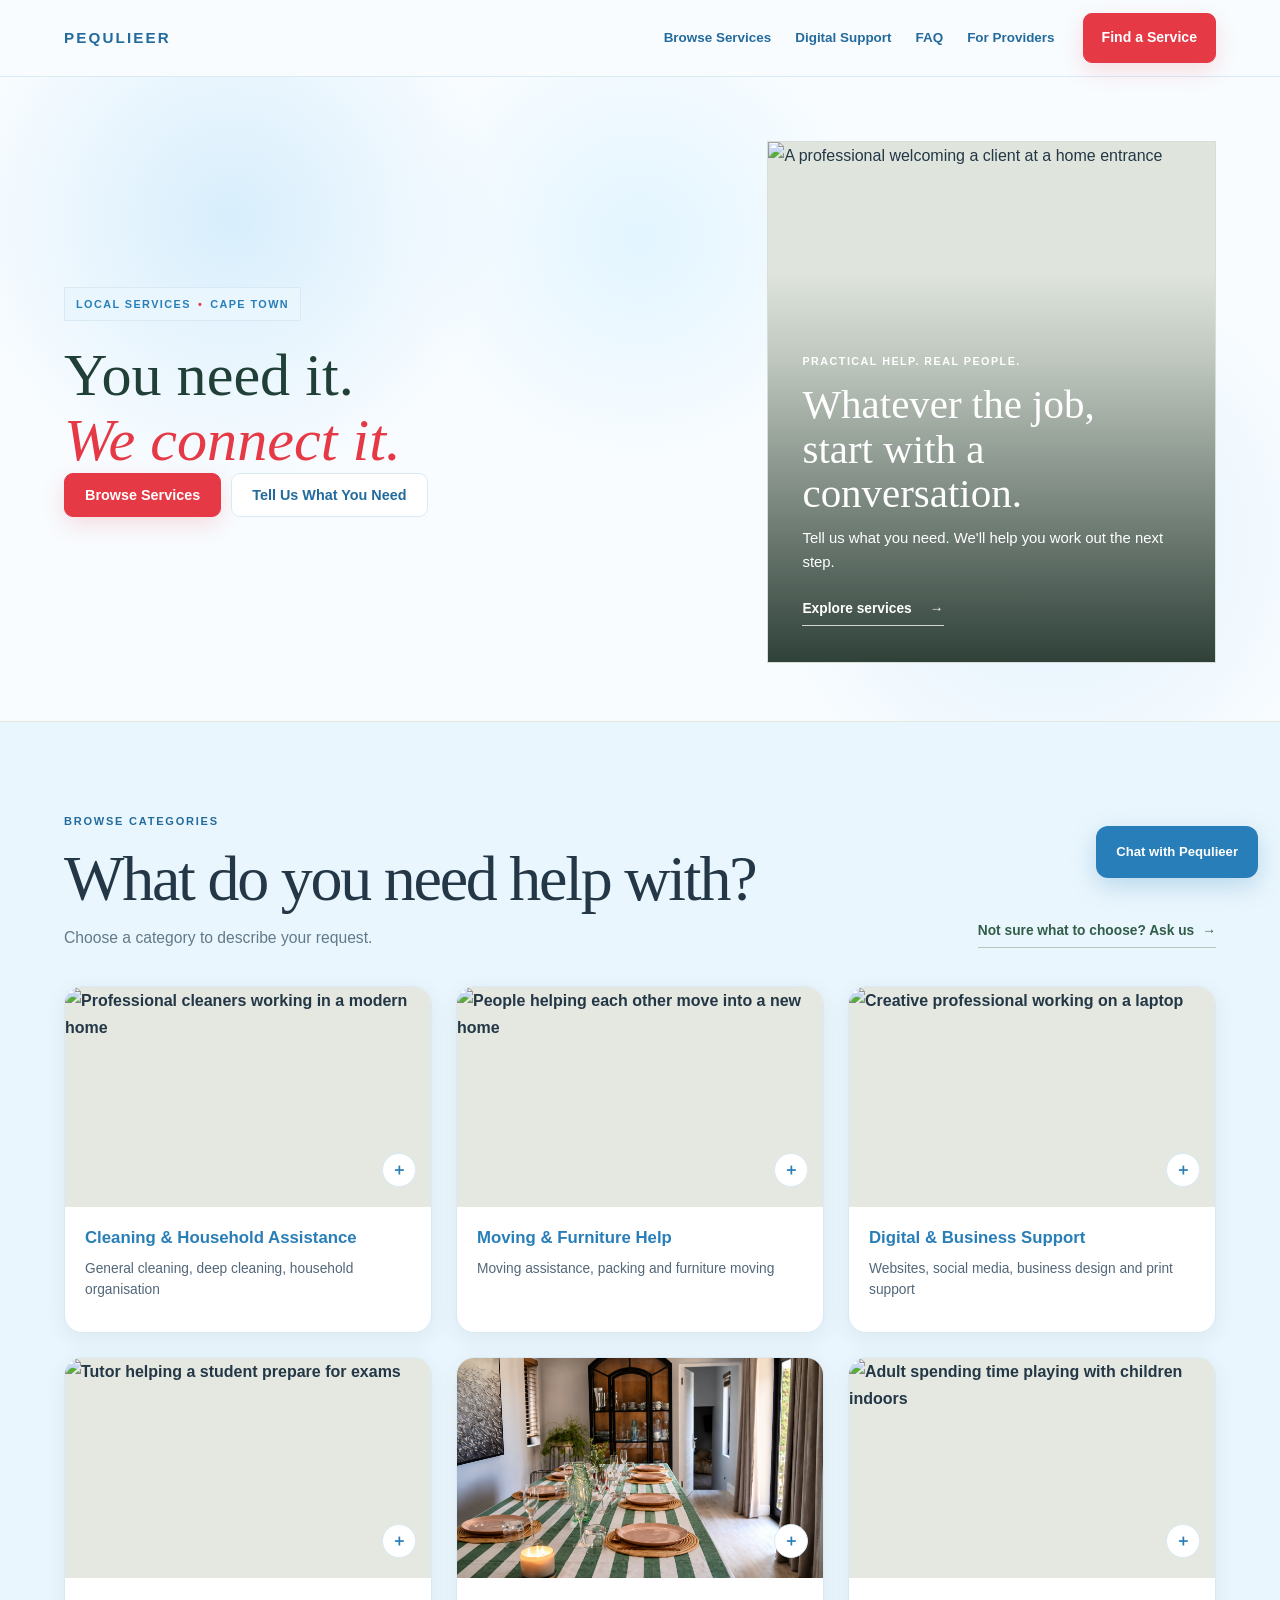
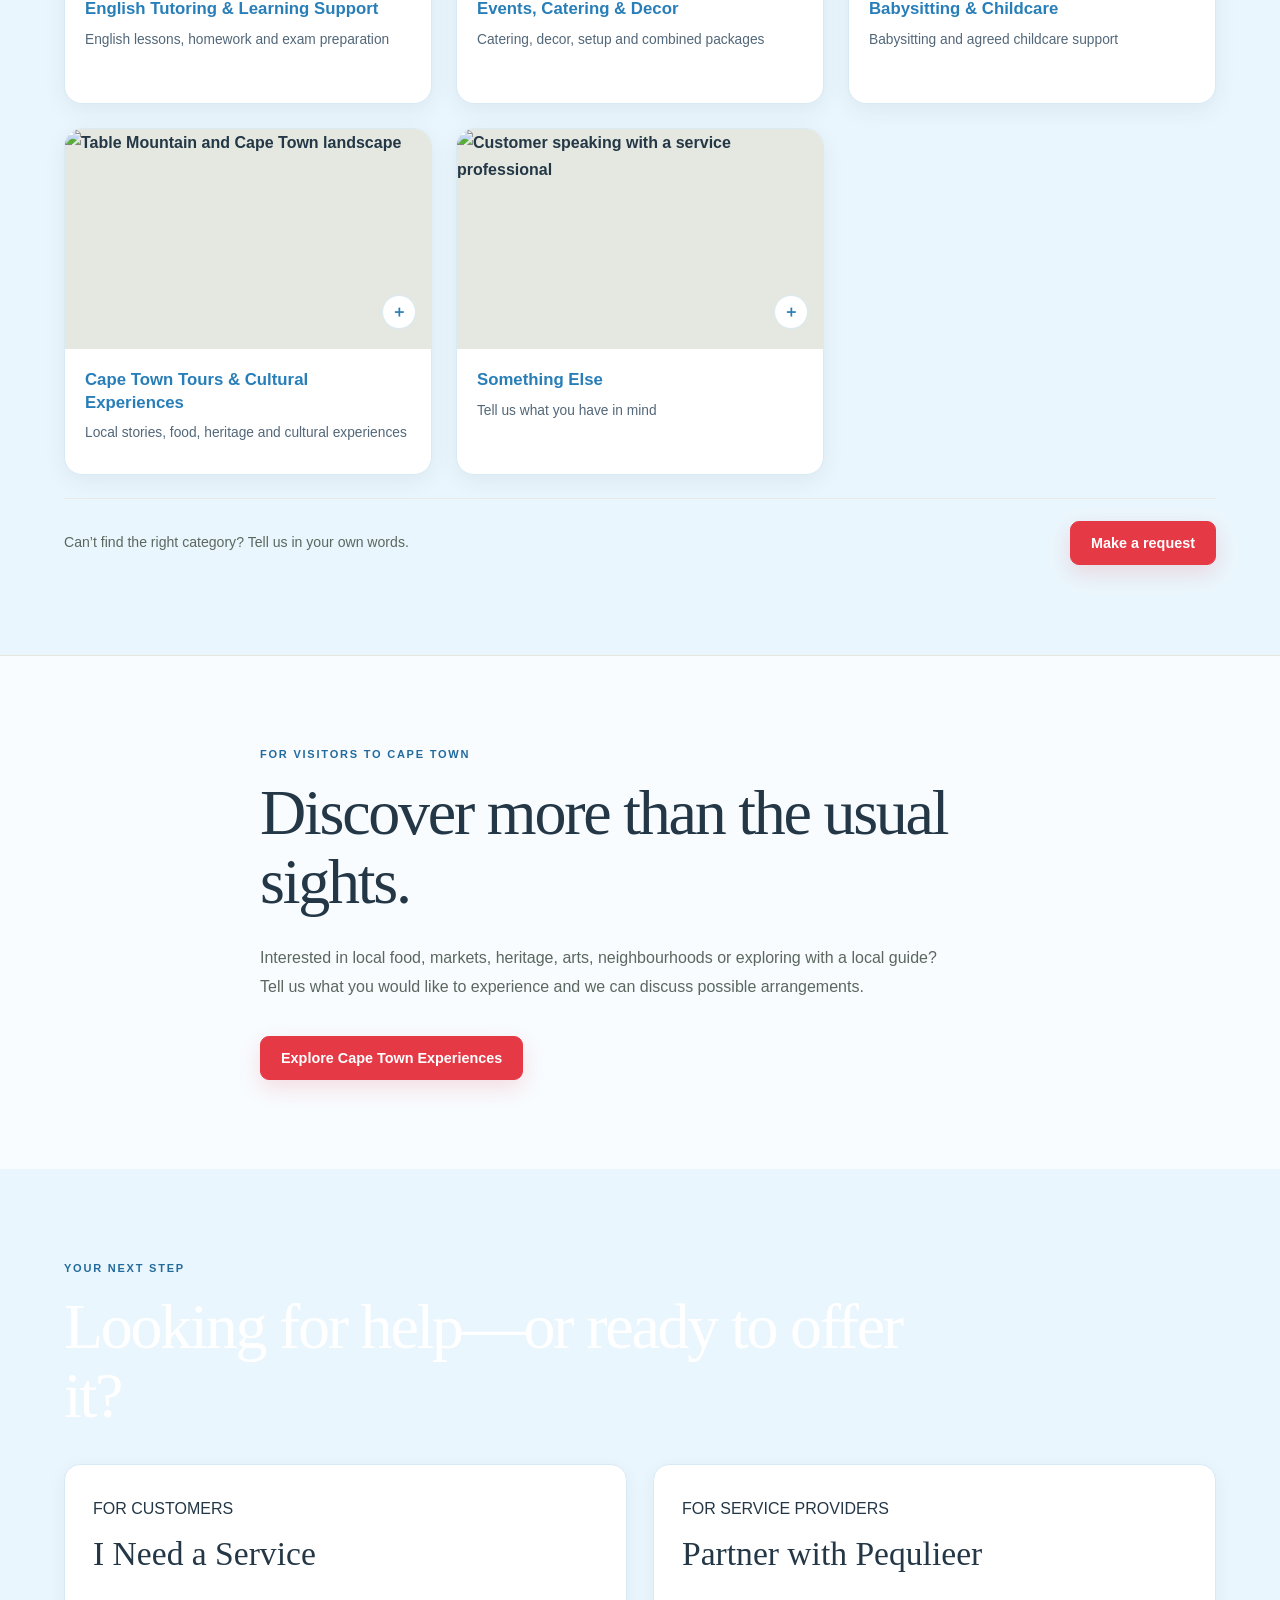
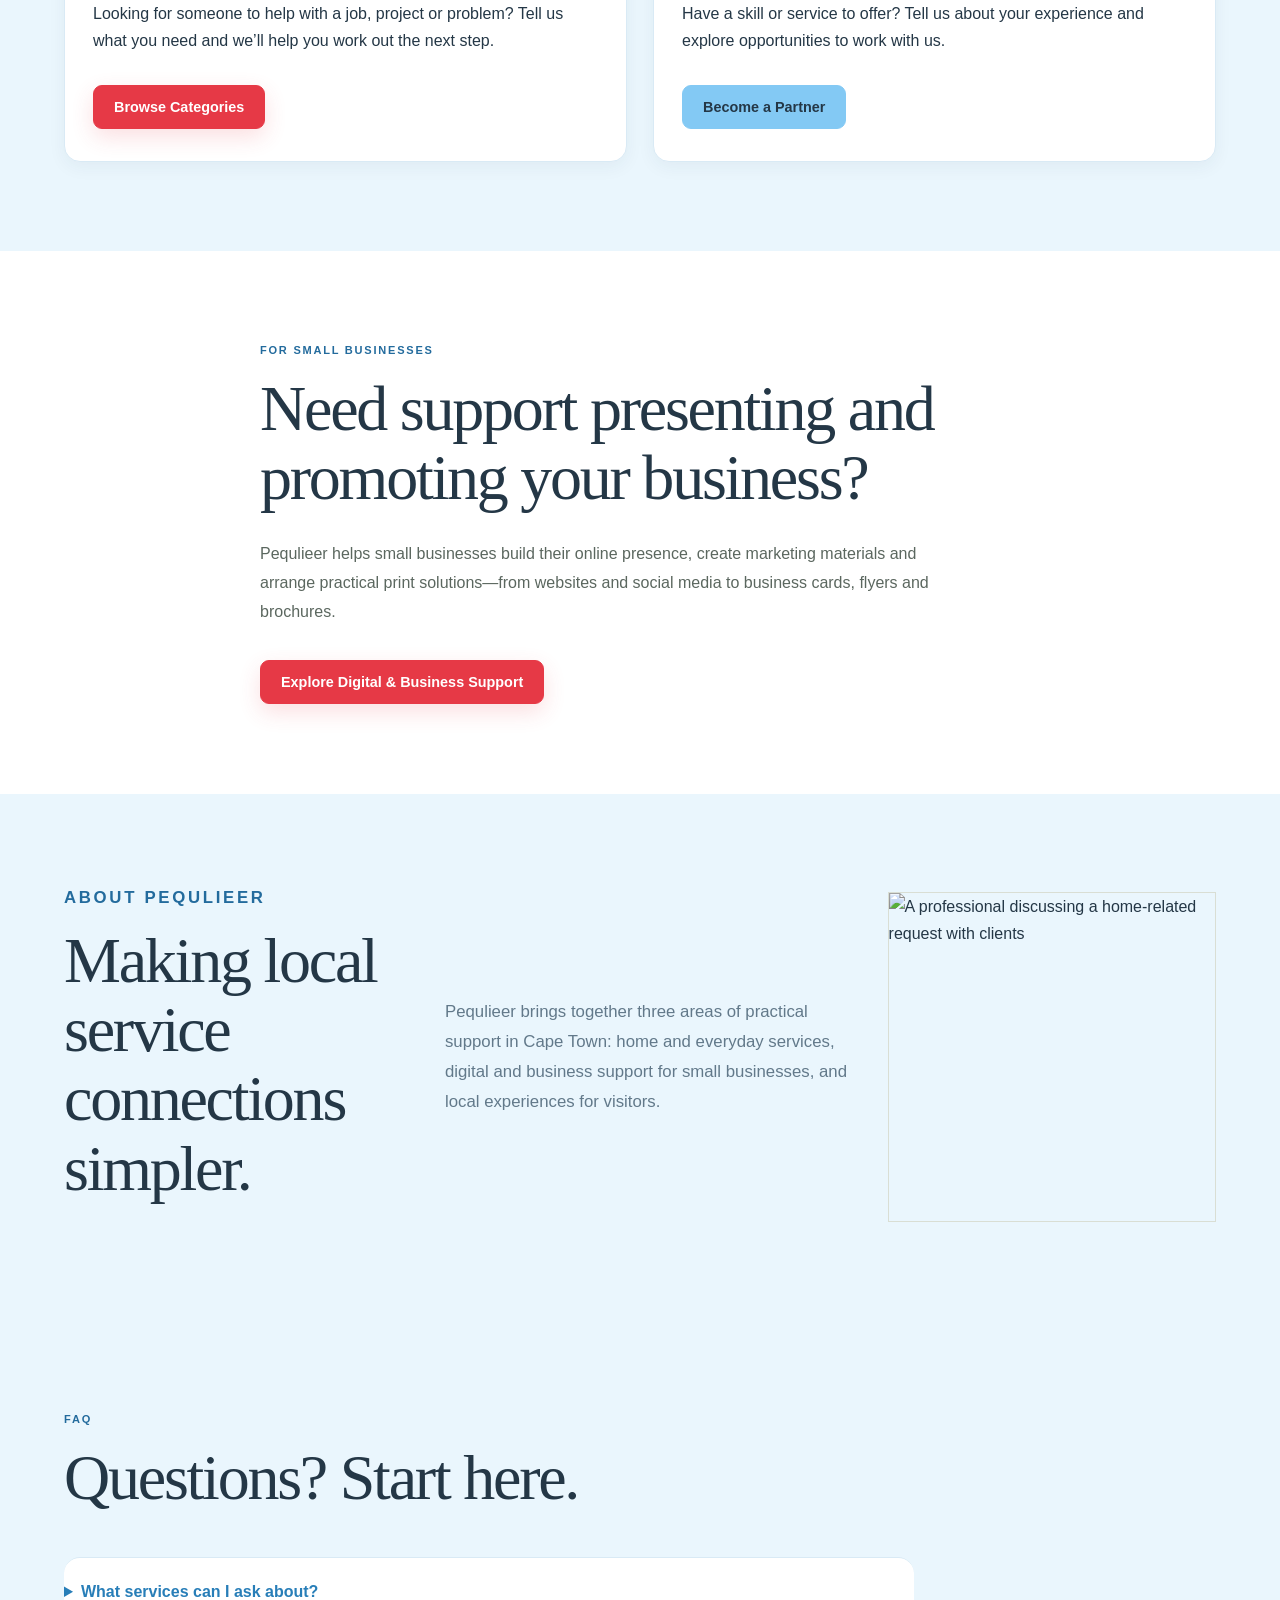
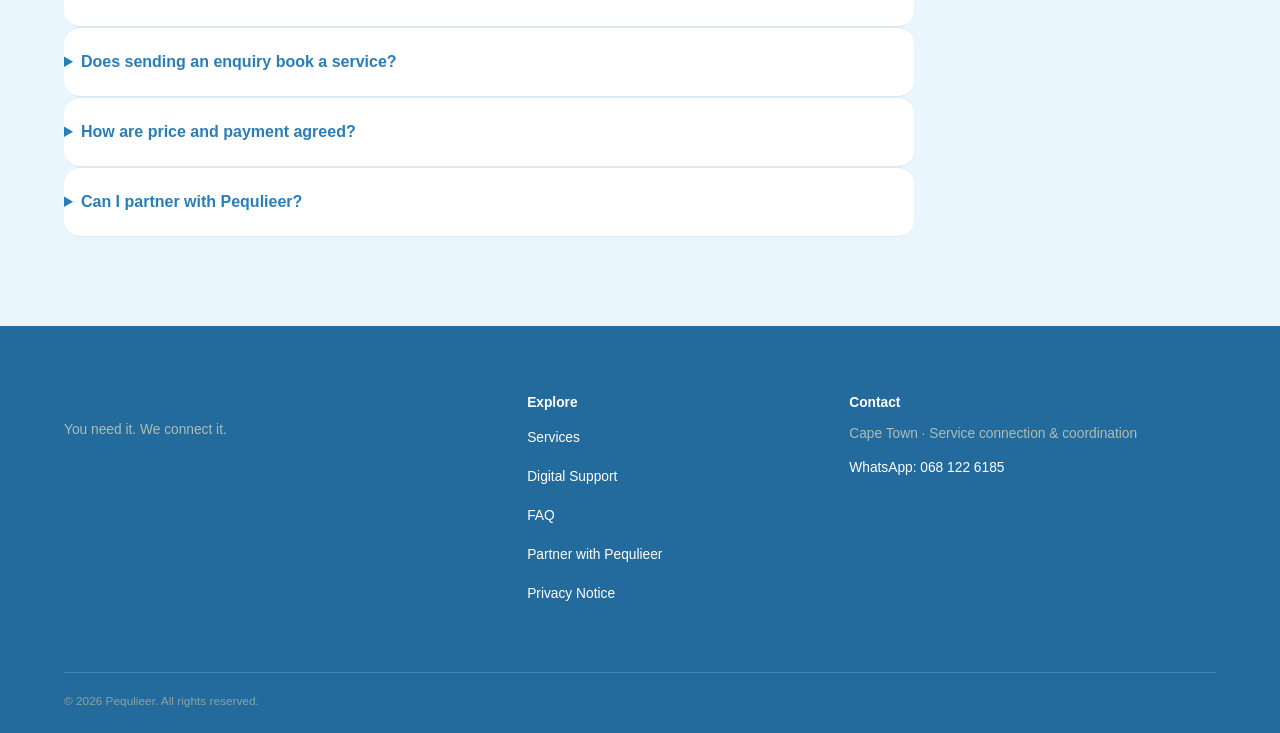
==== commit 4b17193b: "QA fixes: remove CTA arrows and align page theme/style references" ====
--- a/index.html
+++ b/index.html
@@ -4,7 +4,7 @@
 <meta charset="utf-8">
 <meta name="viewport" content="width=device-width, initial-scale=1">
 <meta name="description" content="Find practical local services, small-business website, social media and print support, and Cape Town cultural experiences with Pequlieer. Start with a conversation.">
-<meta name="theme-color" content="#203f36">
+<meta name="theme-color" content="#f8fcff">
 <link rel="canonical" href="https://meeieks.github.io/pequlieer/">
 <meta property="og:type" content="website">
 <meta property="og:site_name" content="Pequlieer">
@@ -13,7 +13,7 @@
 <meta property="og:url" content="https://meeieks.github.io/pequlieer/">
 <meta name="twitter:card" content="summary">
 <title>Local Services & Business Support in Cape Town | Pequlieer</title>
-<link rel="stylesheet" href="style.css?v=20261127-visualfix2">
+<link rel="stylesheet" href="style.css?v=20261127-qa">
 <link rel="icon" type="image/svg+xml" href="favicon.svg">
 <script type="application/ld+json">
 {
@@ -67,7 +67,7 @@
   <div class="market-hero-copy">
     <div class="hero-kicker">LOCAL SERVICES <span>•</span> CAPE TOWN</div>
     <h1>You need it.<br><span>We connect it.</span></h1>
-        <div class="hero-actions"><a class="button primary" href="#browse-services">Browse Services <span>↓</span></a><a class="button light" href="request.html">Tell Us What You Need</a></div>
+        <div class="hero-actions"><a class="button primary" href="#browse-services">Browse Services</a><a class="button light" href="request.html">Tell Us What You Need</a></div>
   </div>
   <aside class="hero-photo-feature" aria-label="Practical help from local people">
     <img src="https://images.pexels.com/photos/8292804/pexels-photo-8292804.jpeg?auto=compress&cs=tinysrgb&w=1200" width="1200" height="800" fetchpriority="high" decoding="async" alt="A professional welcoming a client at a home entrance">
@@ -110,7 +110,7 @@
     </div>
     <div class="category-service-links" id="category-service-links"></div>
   </section>
-  <div class="category-cta-row"><p>Can’t find the right category? Tell us in your own words.</p><a class="button primary" href="request.html">Make a request <span>→</span></a></div>
+  <div class="category-cta-row"><p>Can’t find the right category? Tell us in your own words.</p><a class="button primary" href="request.html">Make a request</a></div>
 </div></section>
 
 
@@ -123,13 +123,13 @@
     <p class="eyebrow">FOR VISITORS TO CAPE TOWN</p>
     <h2>Discover more than the usual sights.</h2>
     <p>Interested in local food, markets, heritage, arts, neighbourhoods or exploring with a local guide? Tell us what you would like to experience and we can discuss possible arrangements.</p>
-    <a class="button primary" href="cape-town-experiences.html">Explore Cape Town Experiences <span aria-hidden="true">→</span></a>
-  </div>
-</div></section>
-
-
-
-<section class="audience section"><div class="wide"><p class="eyebrow">YOUR NEXT STEP</p><h2>Looking for help—or ready to offer it?</h2><div class="audience-grid"><article><div class="audience-card-copy"><span>FOR CUSTOMERS</span><h3>I Need a Service</h3><p>Looking for someone to help with a job, project or problem? Tell us what you need and we’ll help you work out the next step.</p><a class="button primary" href="#browse-services">Browse Categories <span>→</span></a></div></article><article><div class="audience-card-copy"><span>FOR SERVICE PROVIDERS</span><h3>Partner with Pequlieer</h3><p>Have a skill or service to offer? Tell us about your experience and explore opportunities to work with us.</p><a class="button secondary" href="join.html">Become a Partner <span>→</span></a></div></article></div></div></section>
+    <a class="button primary" href="cape-town-experiences.html">Explore Cape Town Experiences</a>
+  </div>
+</div></section>
+
+
+
+<section class="audience section"><div class="wide"><p class="eyebrow">YOUR NEXT STEP</p><h2>Looking for help—or ready to offer it?</h2><div class="audience-grid"><article><div class="audience-card-copy"><span>FOR CUSTOMERS</span><h3>I Need a Service</h3><p>Looking for someone to help with a job, project or problem? Tell us what you need and we’ll help you work out the next step.</p><a class="button primary" href="#browse-services">Browse Categories</a></div></article><article><div class="audience-card-copy"><span>FOR SERVICE PROVIDERS</span><h3>Partner with Pequlieer</h3><p>Have a skill or service to offer? Tell us about your experience and explore opportunities to work with us.</p><a class="button secondary" href="join.html">Become a Partner</a></div></article></div></div></section>
 
 
 <section id="digital-support" class="section digital-support"><div class="wide digital-support-layout">
@@ -137,7 +137,7 @@
     <p class="eyebrow">FOR SMALL BUSINESSES</p>
     <h2>Need support presenting and promoting your business?</h2>
     <p>Pequlieer helps small businesses build their online presence, create marketing materials and arrange practical print solutions—from websites and social media to business cards, flyers and brochures.</p>
-    <a class="button primary" href="digital-services.html">Explore Digital & Business Support <span aria-hidden="true">→</span></a>
+    <a class="button primary" href="digital-services.html">Explore Digital & Business Support</a>
   </div>
 </div></section>
 
--- a/style.css
+++ b/style.css
@@ -2002,3 +2002,8 @@
 .popular-card-copy{min-height:125px!important}
 @media(max-width:900px){.popular-grid{grid-template-columns:repeat(2,minmax(0,1fr))!important}.popular-card-image{height:200px!important;flex-basis:200px!important}}
 @media(max-width:600px){.popular-grid{grid-template-columns:1fr!important;gap:16px!important}.popular-card-image{height:210px!important;flex-basis:210px!important}.popular-card-copy{min-height:unset!important;padding:18px!important}.popular-arrow{right:12px!important;bottom:12px!important}.browse-heading{align-items:flex-start!important}}
+
+
+/* Remove arrow glyphs from button labels and suppress arrow-style decorations */
+.button::after,.button::before,.nav-cta::after,.nav-cta::before,.service-search button::after,.service-search button::before,.btn-primary::after,.btn-primary::before{content:none!important;display:none!important}
+.button,.nav-cta,.service-search button,.btn-primary{background-image:none!important}
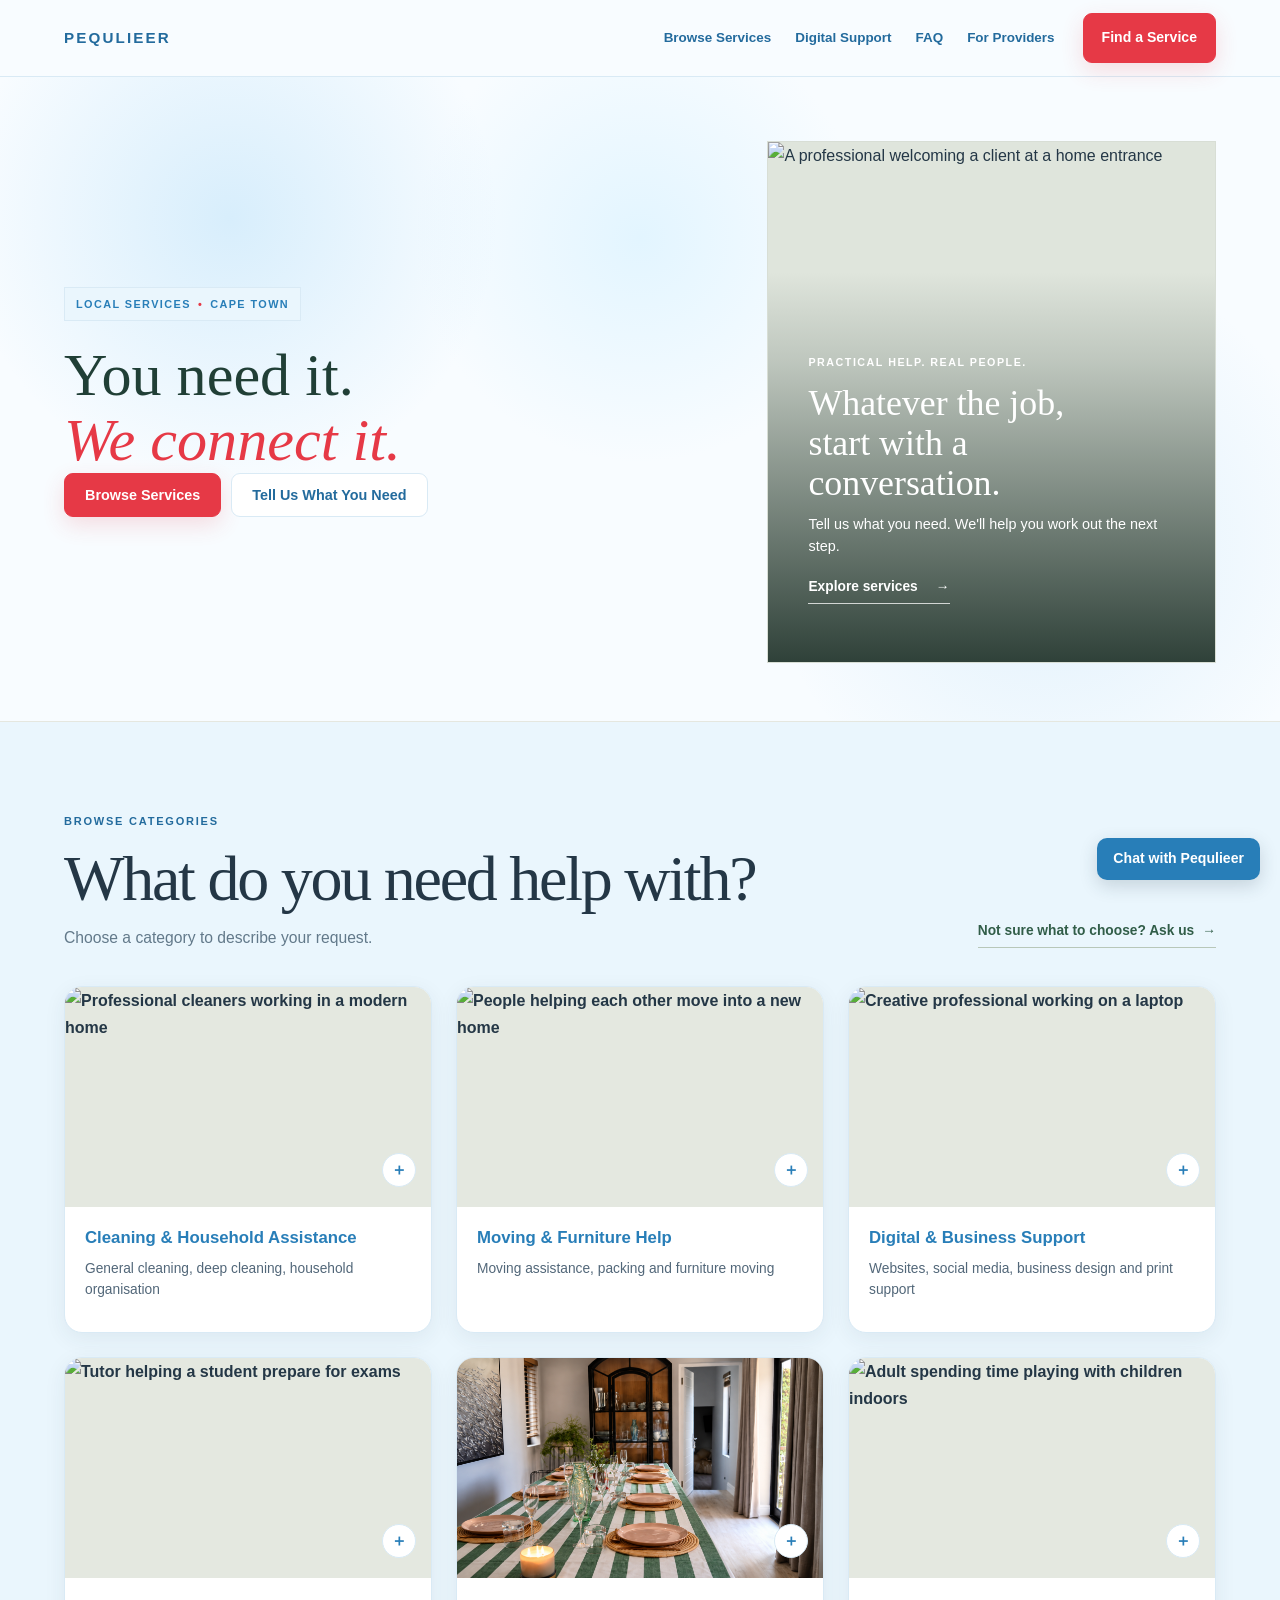
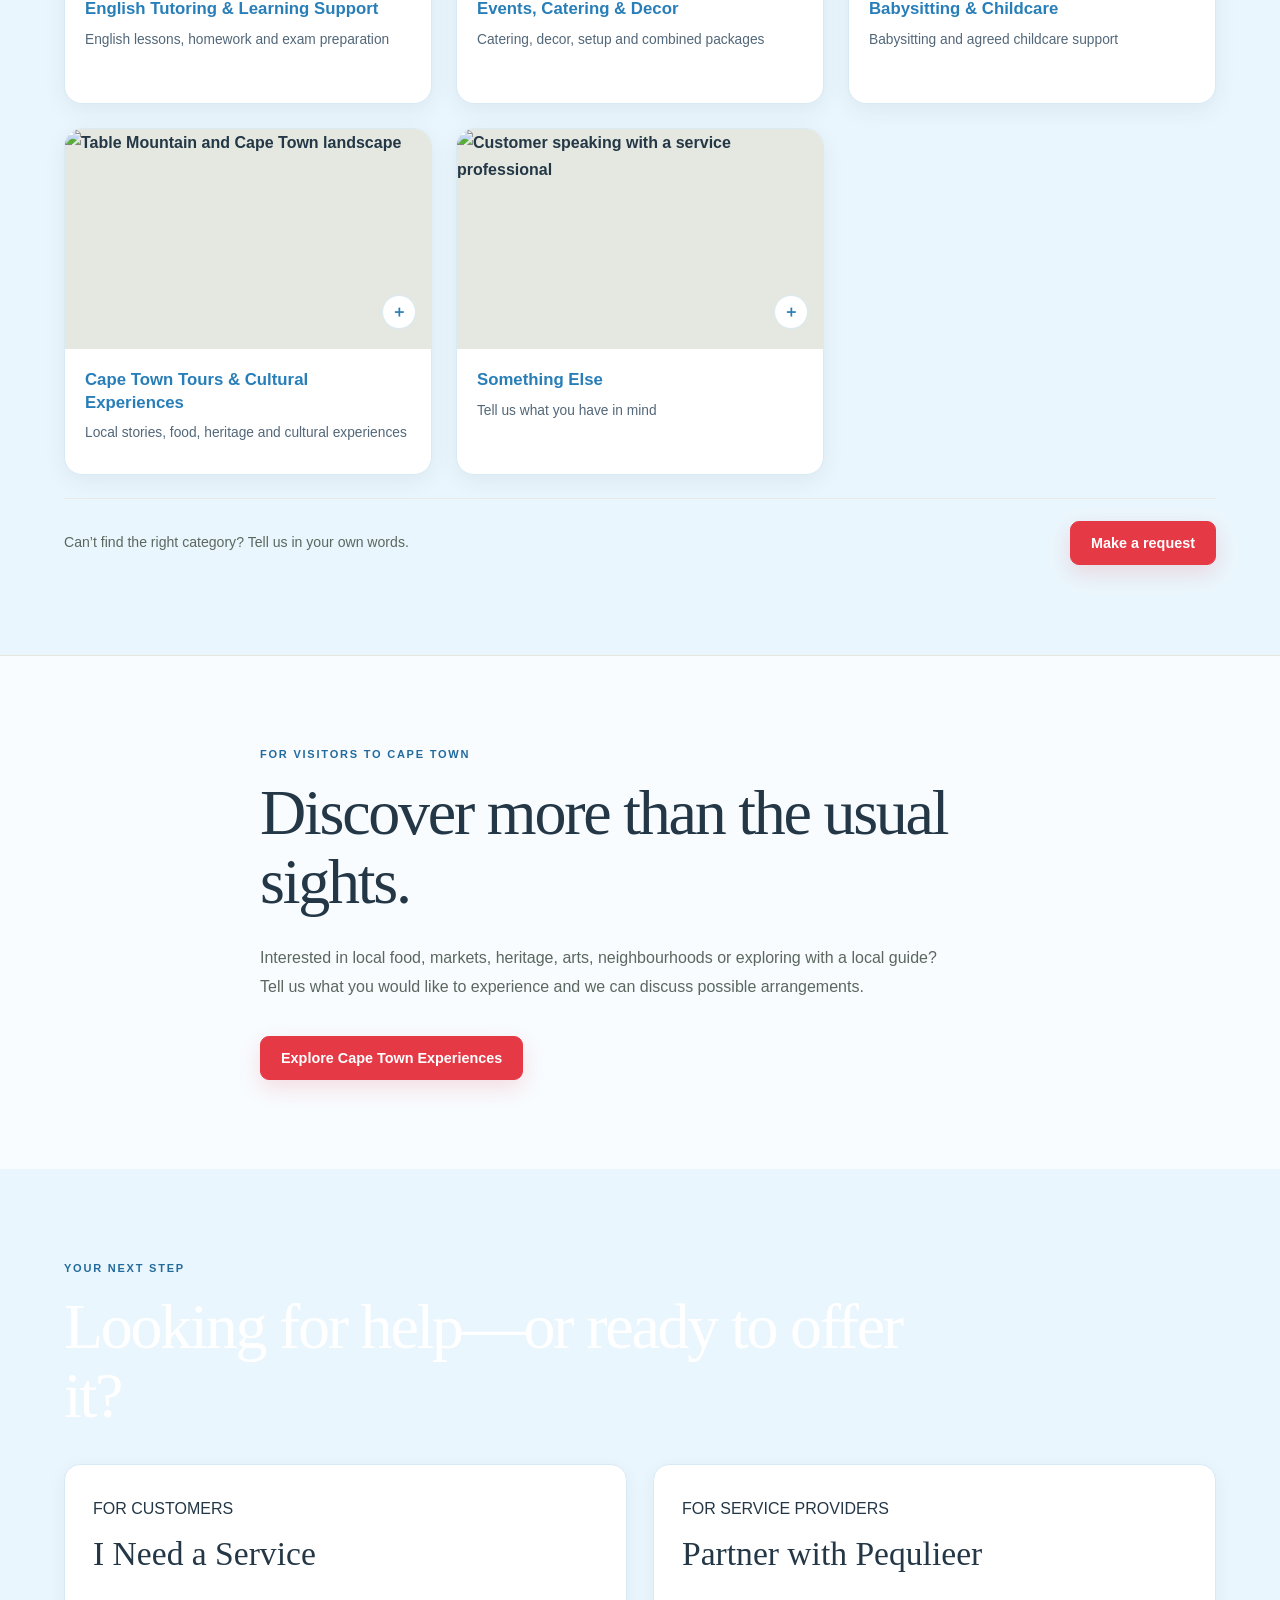
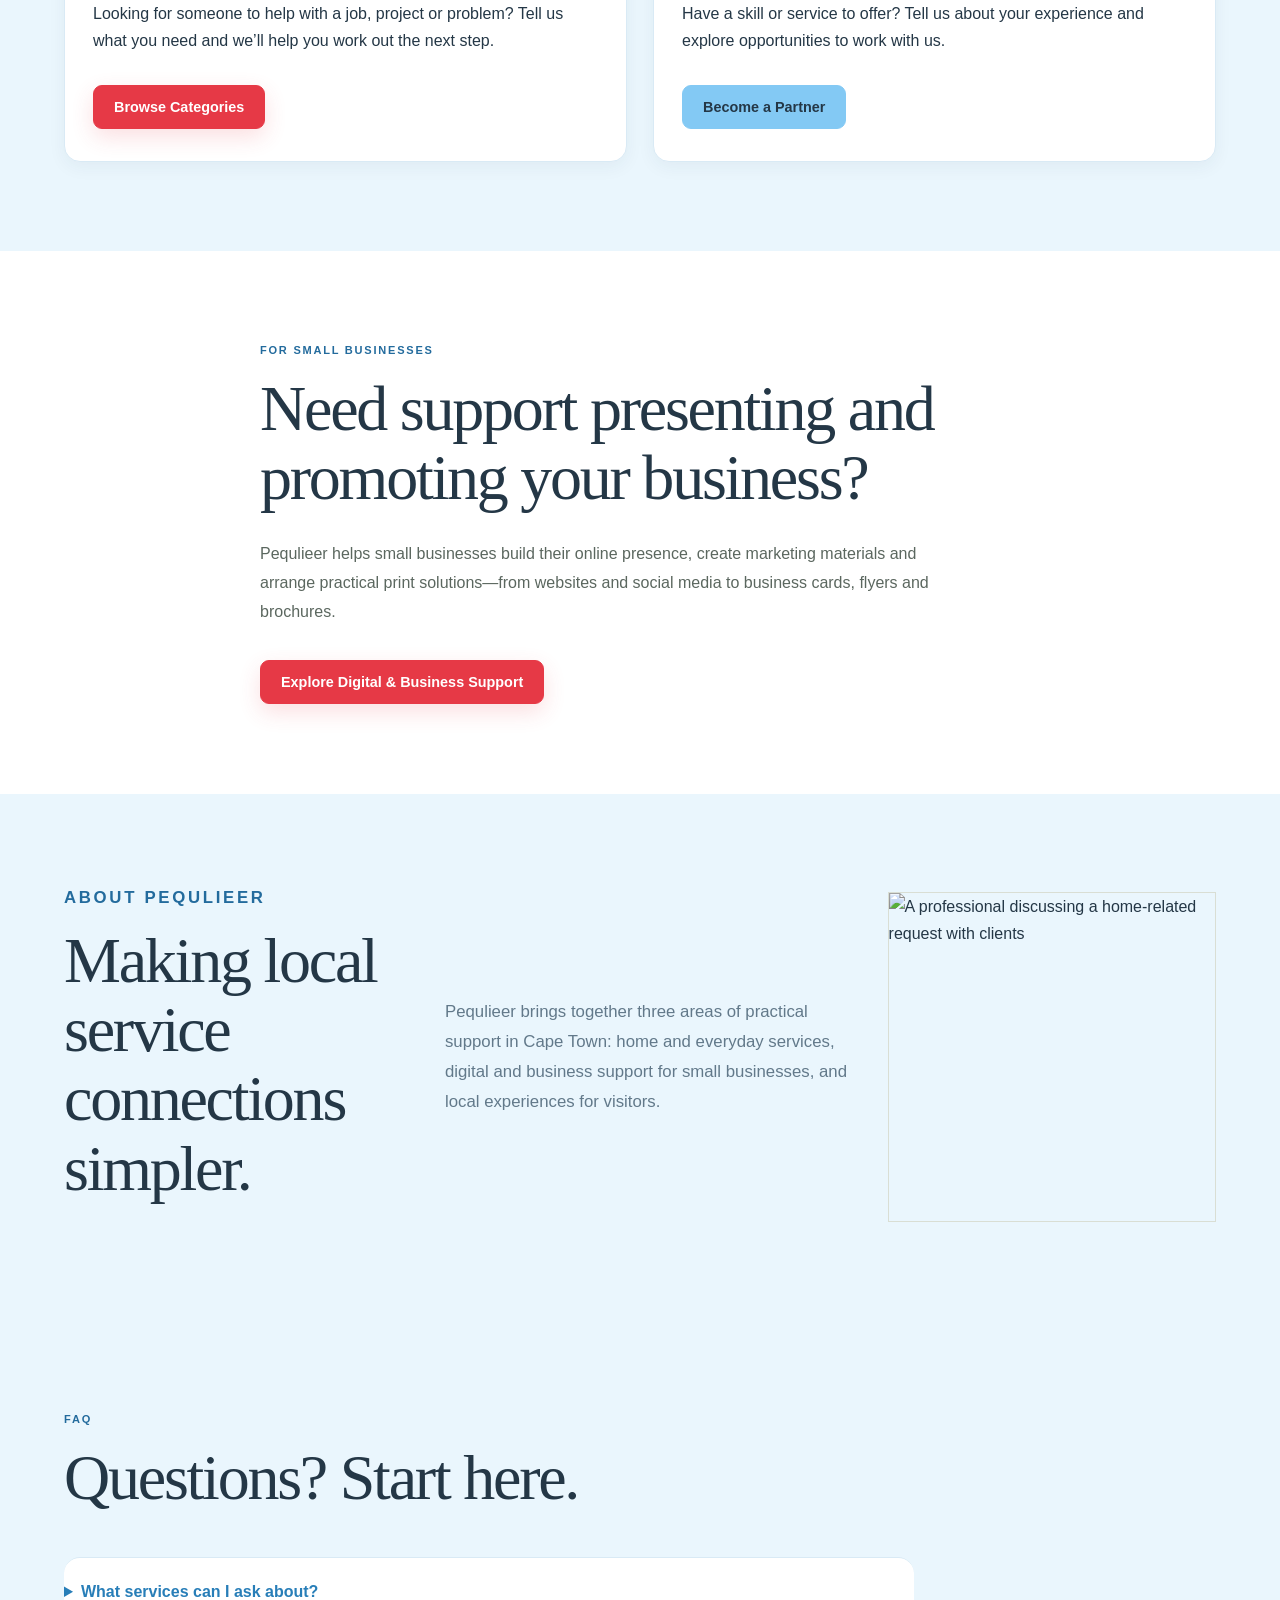
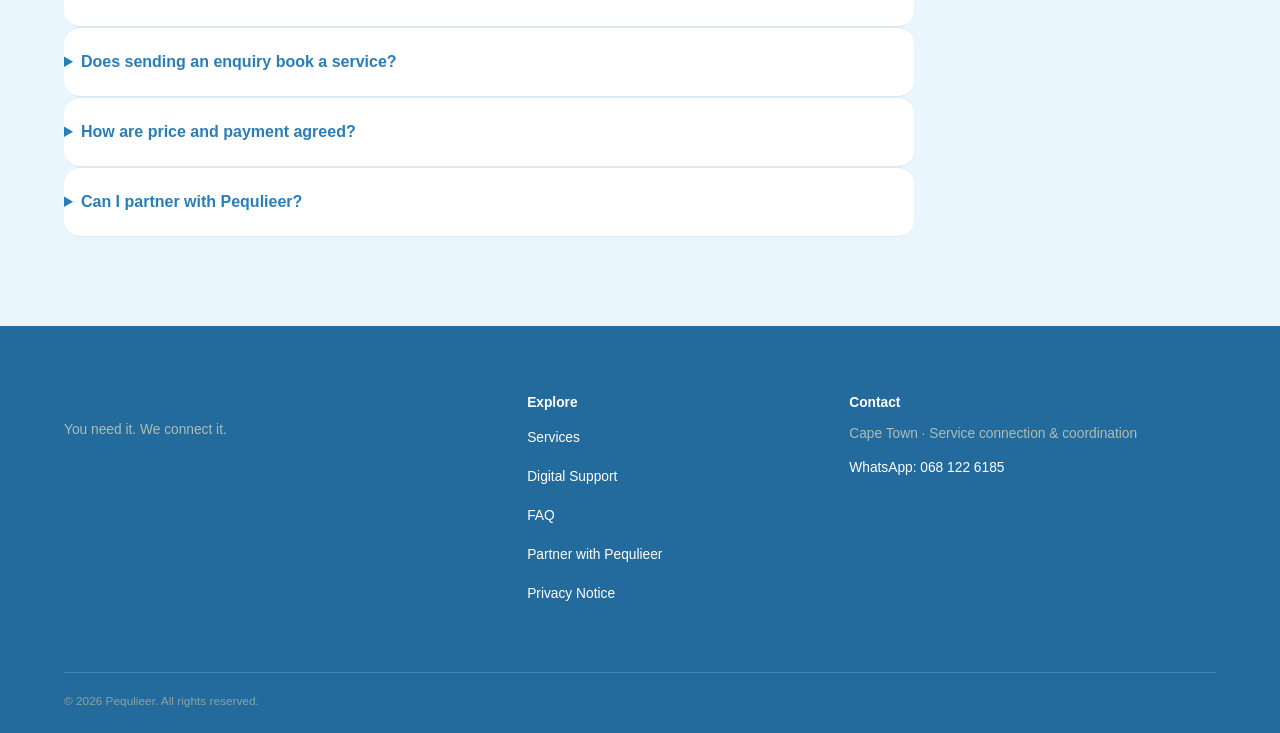
==== commit 2c5a1551: "Refresh stylesheet cache for hero and chat refinements" ====
--- a/index.html
+++ b/index.html
@@ -13,7 +13,7 @@
 <meta property="og:url" content="https://meeieks.github.io/pequlieer/">
 <meta name="twitter:card" content="summary">
 <title>Local Services & Business Support in Cape Town | Pequlieer</title>
-<link rel="stylesheet" href="style.css?v=20261127-qa">
+<link rel="stylesheet" href="style.css?v=20261127-herochatfix">
 <link rel="icon" type="image/svg+xml" href="favicon.svg">
 <script type="application/ld+json">
 {
--- a/style.css
+++ b/style.css
@@ -2007,3 +2007,13 @@
 /* Remove arrow glyphs from button labels and suppress arrow-style decorations */
 .button::after,.button::before,.nav-cta::after,.nav-cta::before,.service-search button::after,.service-search button::before,.btn-primary::after,.btn-primary::before{content:none!important;display:none!important}
 .button,.nav-cta,.service-search button,.btn-primary{background-image:none!important}
+
+
+/* Final hero and floating-chat usability refinement */
+.hero-photo-caption{bottom:clamp(34px,5vw,58px)!important;left:clamp(22px,3.5vw,40px)!important;right:clamp(28px,5vw,54px)!important;max-width:560px!important}
+.hero-photo-caption h2{max-width:480px!important;font-size:clamp(1.65rem,2.8vw,2.5rem)!important;line-height:1.12!important;margin-bottom:10px!important}
+.hero-photo-caption p{max-width:360px!important;font-size:.9rem!important;line-height:1.55!important;margin-bottom:14px!important}
+.hero-photo-caption a{margin-top:2px!important}
+.whatsapp-float{position:fixed!important;right:20px!important;bottom:20px!important;max-width:calc(100vw - 40px)!important;padding:12px 16px!important;font-size:.88rem!important;line-height:1.25!important;border-radius:10px!important;box-shadow:0 6px 18px rgba(36,55,70,.18)!important;z-index:80!important}
+@media(max-width:800px){.hero-photo-caption{bottom:32px!important;left:22px!important;right:22px!important}.hero-photo-caption h2{max-width:100%!important;font-size:1.9rem!important}.hero-photo-caption p{max-width:100%!important}.whatsapp-float{right:14px!important;bottom:14px!important;padding:11px 14px!important;font-size:.82rem!important}}
+@media(max-width:520px){.hero-photo-caption{bottom:26px!important;left:18px!important;right:18px!important}.hero-photo-caption h2{font-size:1.7rem!important}.hero-photo-caption p{font-size:.85rem!important}.whatsapp-float{right:12px!important;bottom:12px!important;max-width:calc(100vw - 24px)!important}}
